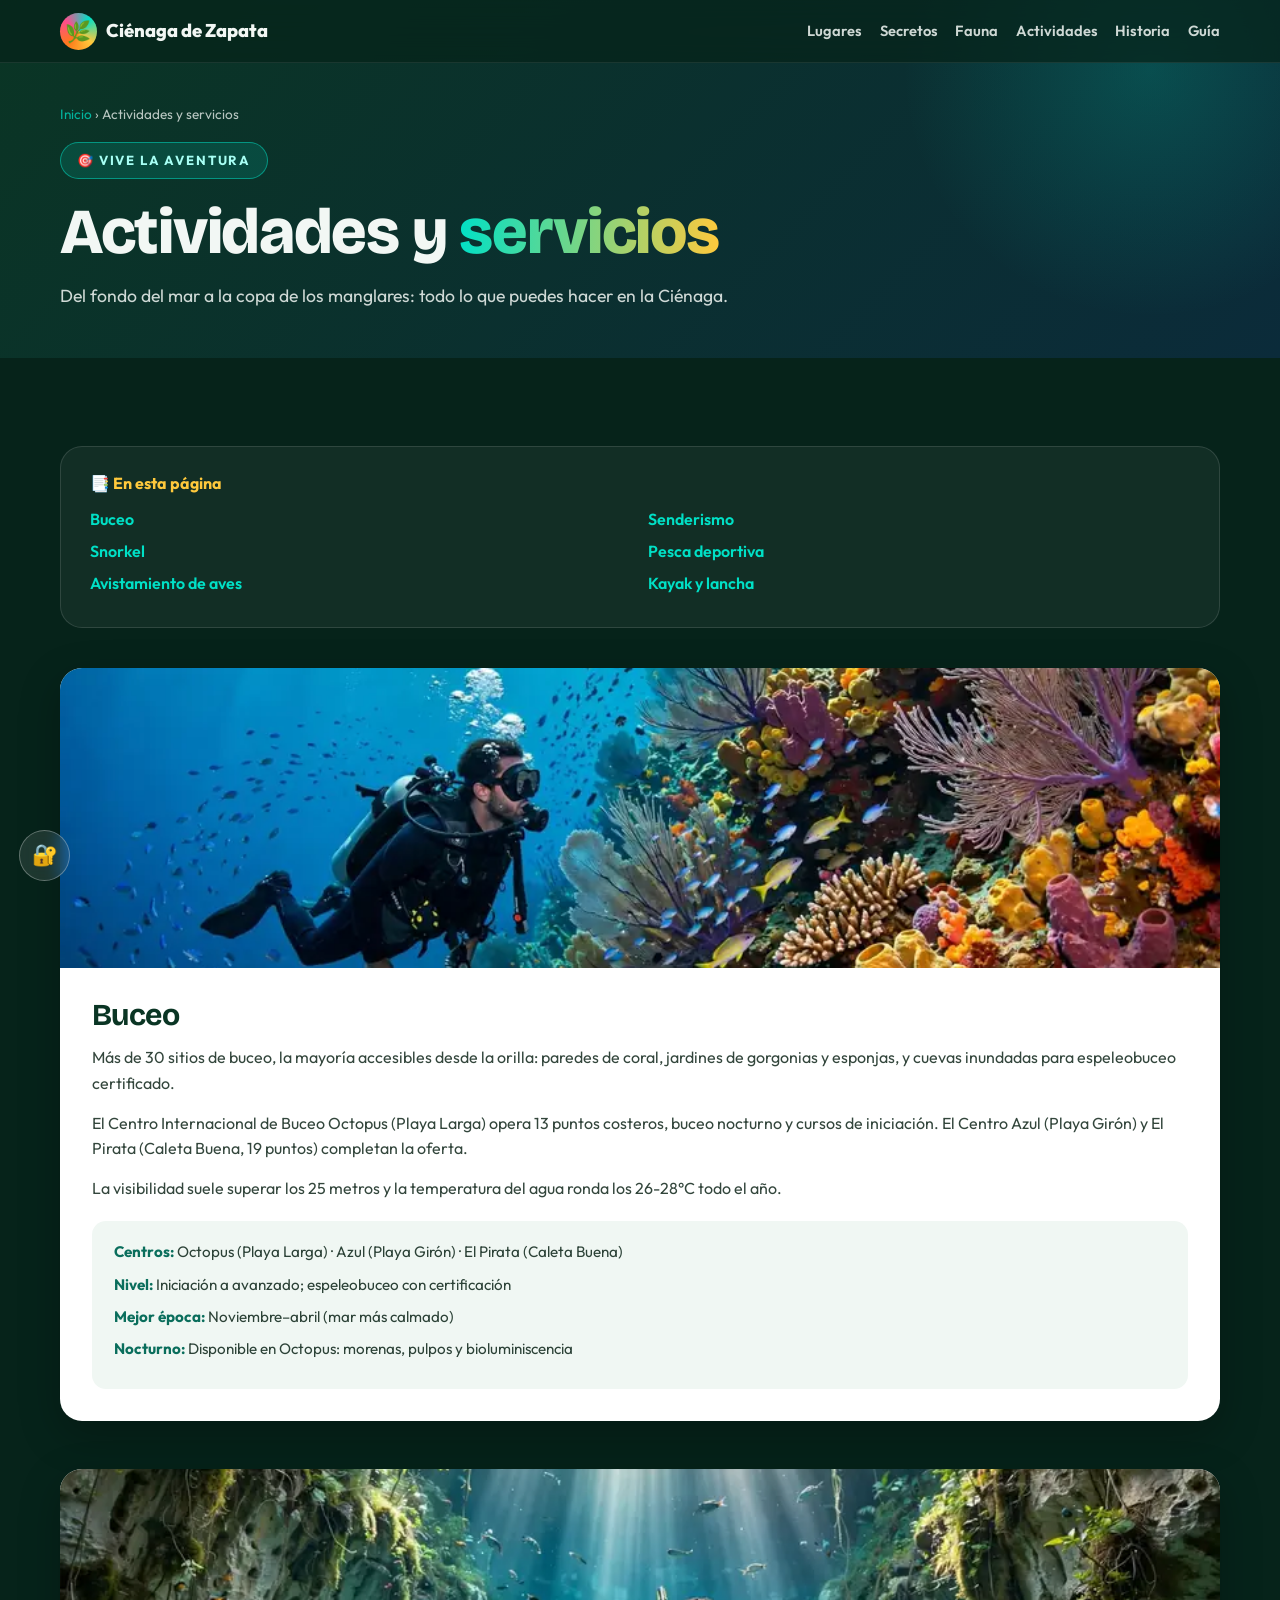
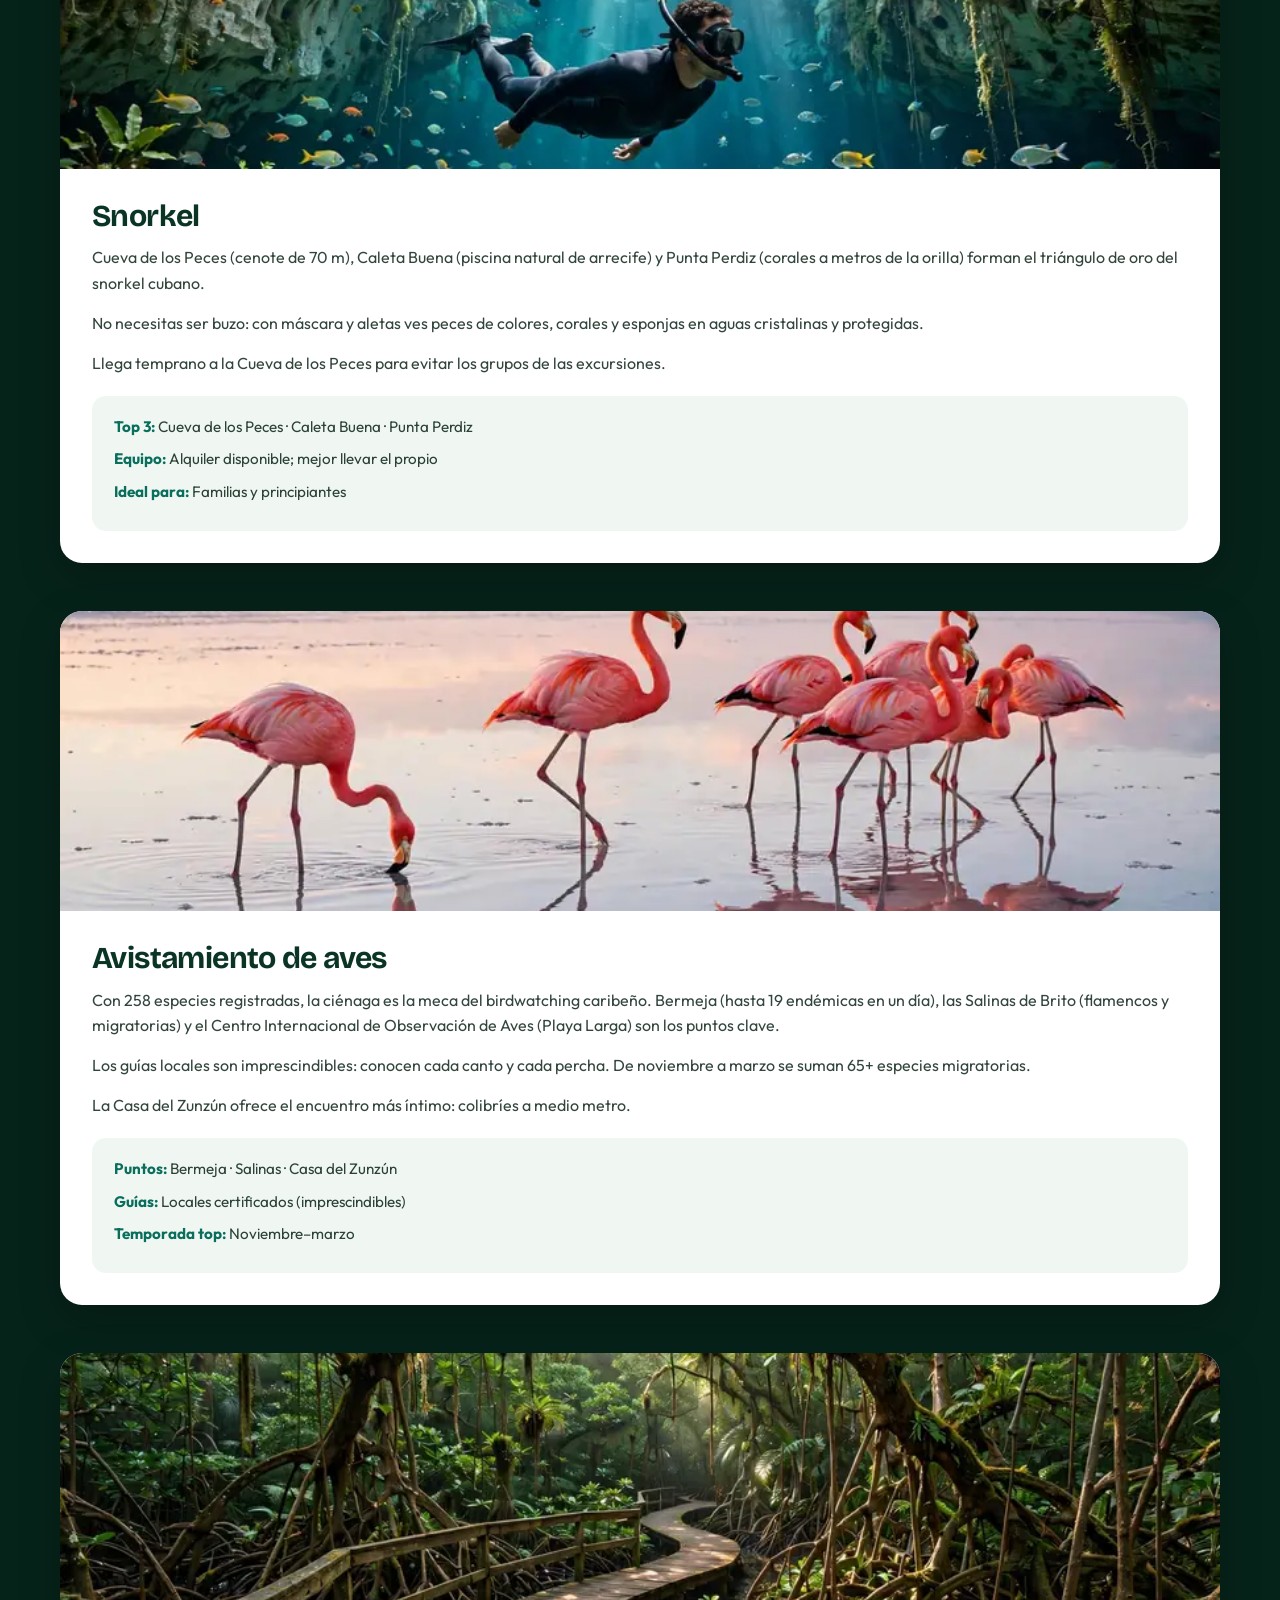
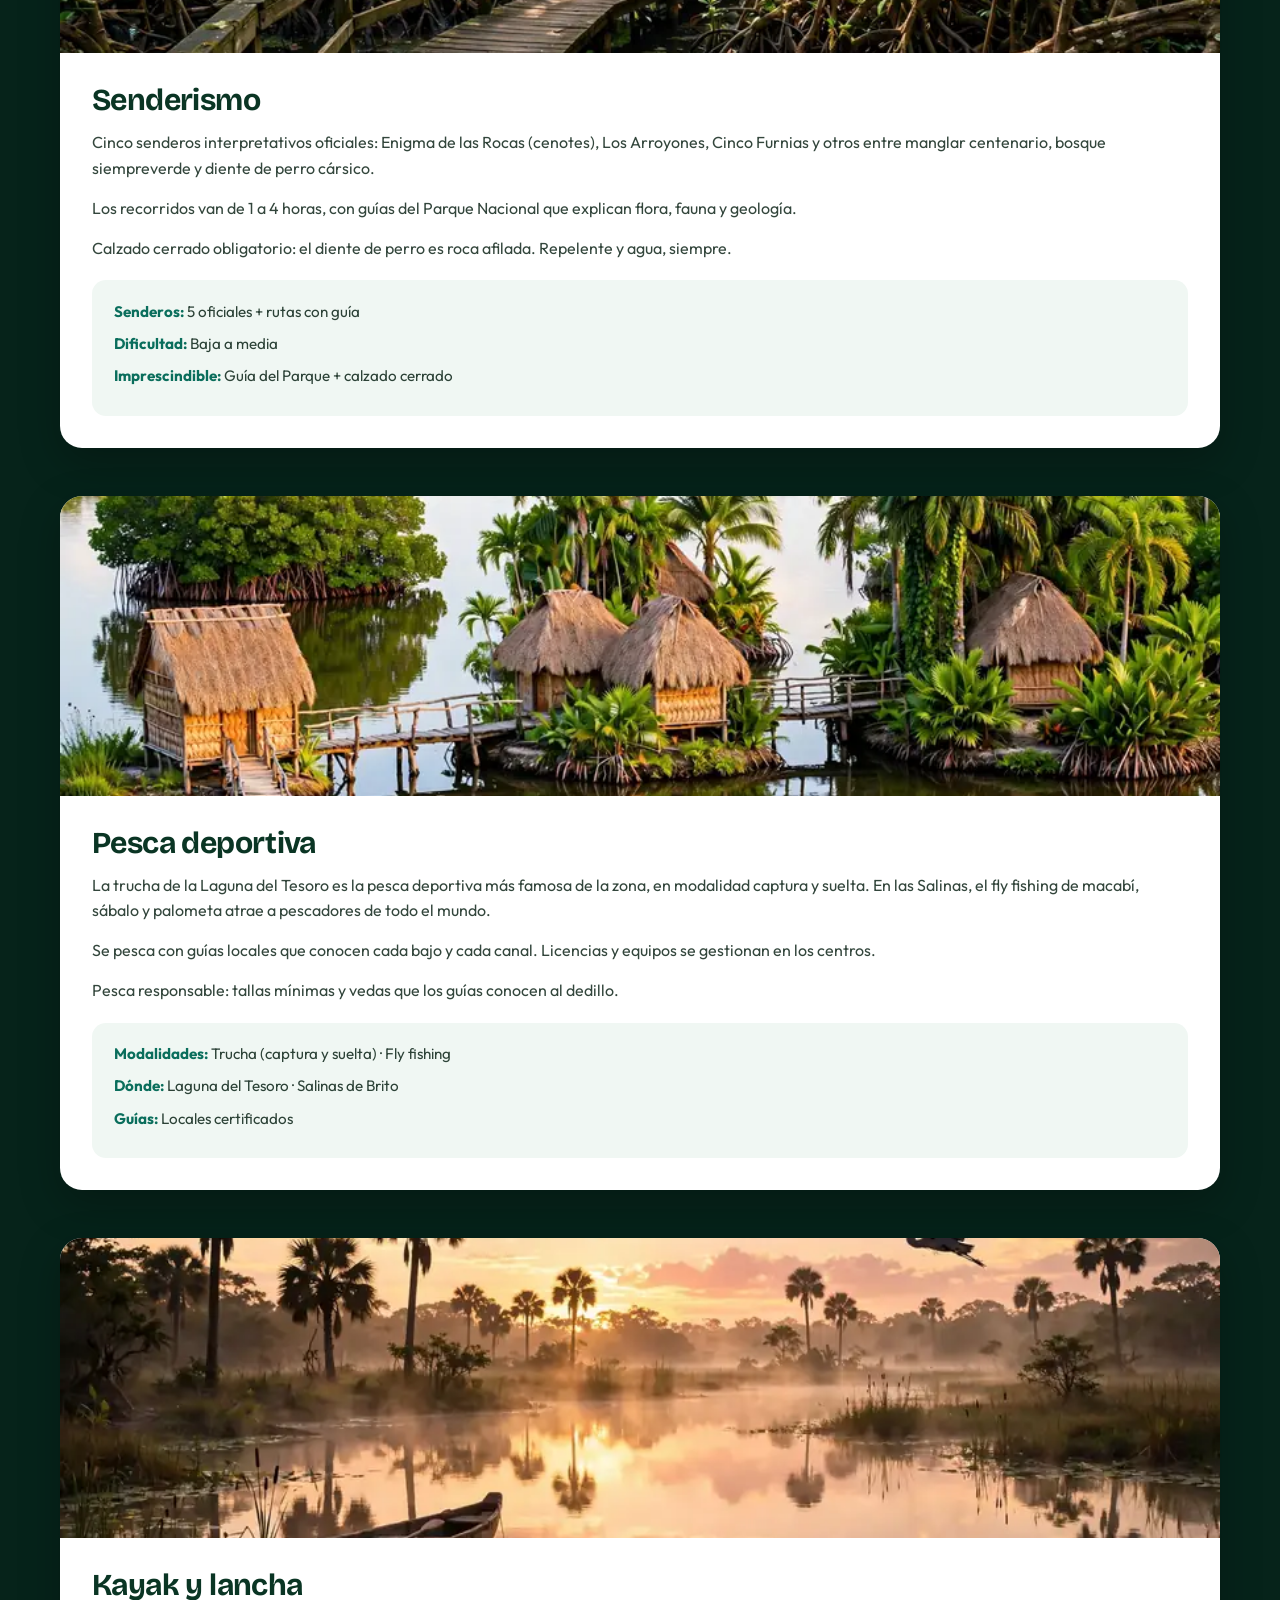
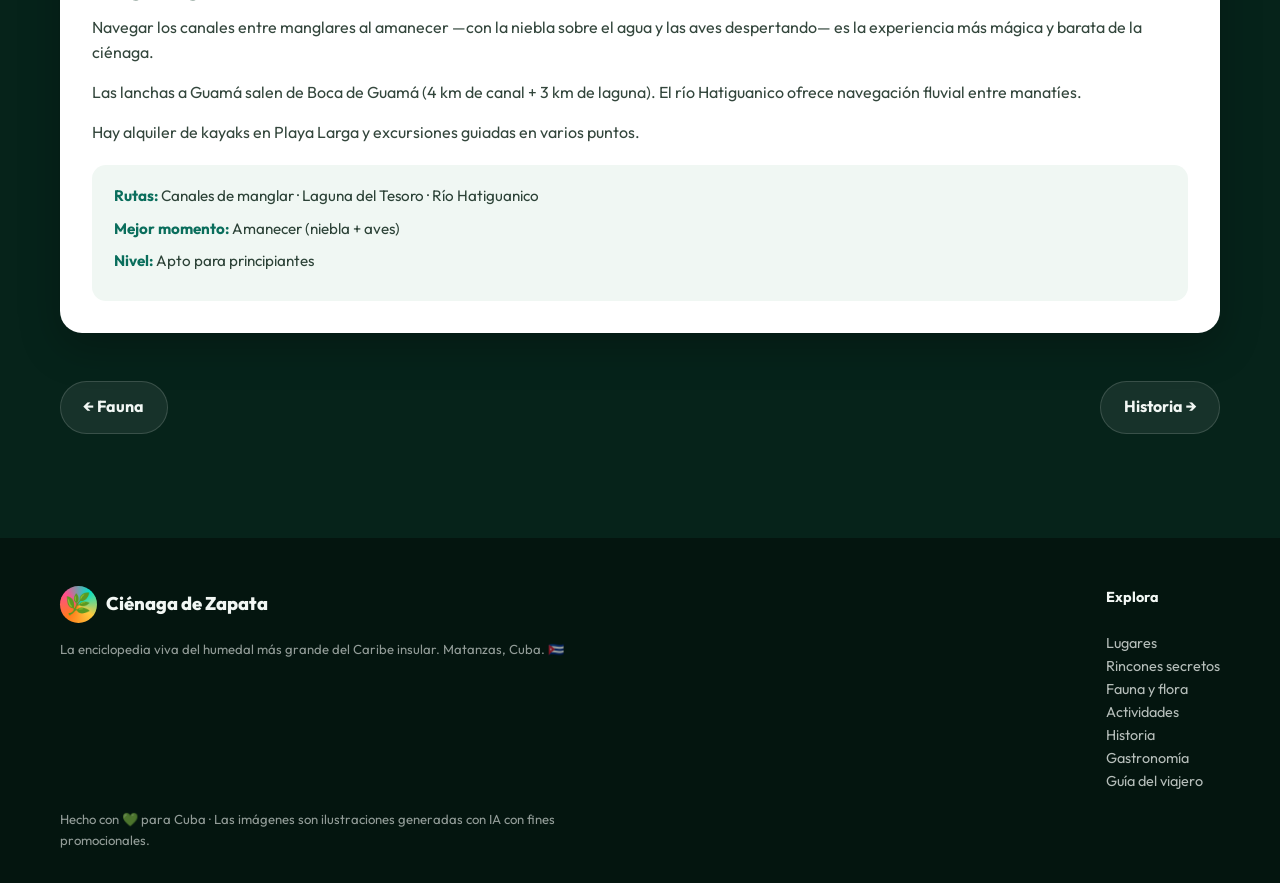
==== actividades.html @ 5ed661bc "Contenido dinámico + panel admin + móvil optimizado" ====
<!DOCTYPE html>
<html lang="es">
<head>
<meta charset="UTF-8">
<meta name="viewport" content="width=device-width, initial-scale=1.0">
<title>Actividades y servicios | Ciénaga de Zapata</title>
<meta name="description" content="Qué hacer en la Ciénaga de Zapata: buceo, snorkel, avistamiento de aves, senderismo, pesca deportiva y kayak.">
<link rel="canonical" href="https://roygarcialeonardo.github.io/cienaga-de-zapata/actividades.html">
<meta property="og:title" content="Actividades y servicios | Ciénaga de Zapata 🌿">
<meta property="og:description" content="Qué hacer en la Ciénaga de Zapata: buceo, snorkel, avistamiento de aves, senderismo, pesca deportiva y kayak.">
<meta property="og:image" content="https://roygarcialeonardo.github.io/cienaga-de-zapata/img/buceo-arrecife.webp">
<meta property="og:url" content="https://roygarcialeonardo.github.io/cienaga-de-zapata/actividades.html">
<meta property="og:type" content="article">
<meta name="twitter:card" content="summary_large_image">
<link rel="preconnect" href="https://fonts.googleapis.com">
<link rel="preconnect" href="https://fonts.gstatic.com" crossorigin>
<link href="https://fonts.googleapis.com/css2?family=Bricolage+Grotesque:opsz,wght@12..96,300..800&family=Outfit:wght@300..800&display=swap" rel="stylesheet">
<link rel="stylesheet" href="estilos.css">
<script type="application/ld+json">
{"@context":"https://schema.org","@type":"BreadcrumbList","itemListElement":[{"@type":"ListItem","position":1,"name":"Inicio","item":"https://roygarcialeonardo.github.io/cienaga-de-zapata/"},{"@type":"ListItem","position":2,"name":"Actividades y servicios","item":"https://roygarcialeonardo.github.io/cienaga-de-zapata/actividades.html"}]}
</script>
</head>
<body>
<nav>
  <div class="nav-in">
    <a class="logo" href="index.html"><span class="mark">🌿</span> Ciénaga de Zapata</a>
    <div class="nav-links">
      <a href="lugares.html">Lugares</a><a href="secretos.html">Secretos</a><a href="fauna-flora.html">Fauna</a>
      <a href="actividades.html">Actividades</a><a href="historia.html">Historia</a><a href="guia.html">Guía</a>
    </div>
  </div>
</nav>
<header class="page-hero"><div class="wrap">
  <div class="crumbs"><a href="index.html">Inicio</a> › Actividades y servicios</div>
  <span class="kicker">🎯 Vive la aventura</span>
  <h1>Actividades y <span class='grad'>servicios</span></h1>
  <p class="intro">Del fondo del mar a la copa de los manglares: todo lo que puedes hacer en la Ciénaga.</p>
</div></header>
<main><section style="padding-top:3rem"><div class="wrap">
<div class="toc"><b>📑 En esta página</b><ul id="tocList"><li>Cargando…</li></ul></div>
<div id="fichas"><p style="opacity:.7">Cargando contenido…</p></div>
<noscript><p>Activa JavaScript para ver el contenido de esta página.</p></noscript>
<div class="pag-nav"><a href="fauna-flora.html">← Fauna</a><a href="historia.html">Historia →</a></div>
</div></section></main>
<footer>
  <div class="wrap">
    <div class="foot-grid">
      <div><a class="logo" href="index.html"><span class="mark">🌿</span> Ciénaga de Zapata</a>
        <p class="nota">La enciclopedia viva del humedal más grande del Caribe insular. Matanzas, Cuba. 🇨🇺</p></div>
      <div><b>Explora</b><br><br>
        <a href="lugares.html" style="text-decoration:none;opacity:.75">Lugares</a><br>
        <a href="secretos.html" style="text-decoration:none;opacity:.75">Rincones secretos</a><br>
        <a href="fauna-flora.html" style="text-decoration:none;opacity:.75">Fauna y flora</a><br>
        <a href="actividades.html" style="text-decoration:none;opacity:.75">Actividades</a><br>
        <a href="historia.html" style="text-decoration:none;opacity:.75">Historia</a><br>
        <a href="gastronomia.html" style="text-decoration:none;opacity:.75">Gastronomía</a><br>
        <a href="guia.html" style="text-decoration:none;opacity:.75">Guía del viajero</a></div>
    </div>
    <p class="nota">Hecho con 💚 para Cuba · Las imágenes son ilustraciones generadas con IA con fines promocionales.</p>
  </div>
</footer>
<script>const PAGINA="actividades";</script>
<script src="sitio.js"></script>
<script src="admin.js"></script>
<script>
const io=new IntersectionObserver(es=>es.forEach(e=>{if(e.isIntersecting){e.target.classList.add('vis');io.unobserve(e.target)}}),{threshold:.1});
document.querySelectorAll('.rv').forEach(el=>io.observe(el));
</script>
</body>
</html>
---- estilos.css ----
:root{
  --selva:#06231a; --selva2:#0a3524; --turquesa:#00e0c6; --turquesa-d:#00b3a0;
  --naranja:#ff7a1a; --rosa:#ff4d8d; --amarillo:#ffc93c; --crema:#fff9ee; --tinta:#10231b;
  --radio:22px;
}
*{margin:0;padding:0;box-sizing:border-box}
html{scroll-behavior:smooth}
body{font-family:'Outfit',system-ui,sans-serif;background:var(--selva);color:#f2f7f4;overflow-x:hidden;line-height:1.6}
h1,h2,h3,.display{font-family:'Bricolage Grotesque','Outfit',sans-serif;line-height:1.05;letter-spacing:-.02em}
img{max-width:100%;display:block}
a{color:inherit}
.wrap{max-width:1200px;margin:0 auto;padding:0 1.25rem}
section{padding:5.5rem 0;position:relative}
/* ---------- NAV ---------- */
nav{position:fixed;inset:0 0 auto 0;z-index:50;backdrop-filter:blur(14px);-webkit-backdrop-filter:blur(14px);
  background:rgba(6,35,26,.72);border-bottom:1px solid rgba(255,255,255,.08)}
.nav-in{max-width:1200px;margin:0 auto;padding:.8rem 1.25rem;display:flex;align-items:center;gap:1rem}
.logo{display:flex;align-items:center;gap:.6rem;font-weight:800;font-size:1.15rem;text-decoration:none}
.logo .mark{width:2.3rem;height:2.3rem;border-radius:50%;display:grid;place-items:center;font-size:1.3rem;
  background:conic-gradient(from 40deg,var(--turquesa),var(--amarillo),var(--naranja),var(--rosa),var(--turquesa))}
.nav-links{margin-left:auto;display:flex;gap:1.1rem;font-weight:600;font-size:.92rem}
.nav-links a{text-decoration:none;opacity:.85;transition:.2s}
.nav-links a:hover{opacity:1;color:var(--amarillo)}
.btn{display:inline-block;text-decoration:none;font-weight:800;padding:.85rem 1.7rem;border-radius:999px;transition:.25s;border:none;cursor:pointer;font-size:1rem}
.btn-sol{background:linear-gradient(135deg,var(--amarillo),var(--naranja));color:#3a1c00;box-shadow:0 8px 24px rgba(255,122,26,.35)}
.btn-sol:hover{transform:translateY(-2px) scale(1.02);box-shadow:0 12px 30px rgba(255,122,26,.5)}
.btn-ghost{background:rgba(255,255,255,.1);color:#fff;border:1.5px solid rgba(255,255,255,.35)}
.btn-ghost:hover{background:rgba(255,255,255,.2)}
@media(max-width:860px){.nav-links{display:none}}
/* ---------- HERO ---------- */
.hero{min-height:100svh;display:flex;align-items:flex-end;padding:7rem 0 4rem;position:relative;overflow:hidden}
.hero-bg{position:absolute;inset:0;background:url('img/hero-humedal.webp') center/cover;transform:scale(1.08);animation:heroZoom 18s ease-in-out infinite alternate}
@keyframes heroZoom{to{transform:scale(1.18)}}
.hero-veil{position:absolute;inset:0;background:linear-gradient(180deg,rgba(6,35,26,.55) 0%,rgba(6,35,26,.15) 40%,rgba(6,35,26,.92) 100%)}
.hero-in{position:relative;z-index:2;width:100%}
.kicker{display:inline-flex;align-items:center;gap:.5rem;background:rgba(0,224,198,.14);border:1px solid rgba(0,224,198,.5);
  color:#a7fff4;font-weight:700;font-size:.82rem;letter-spacing:.14em;text-transform:uppercase;padding:.45rem 1rem;border-radius:999px;margin-bottom:1.2rem}
.hero h1{font-size:clamp(2.8rem,8vw,6.2rem);font-weight:800;color:#fff;max-width:14ch}
.hero h1 .grad{background:linear-gradient(92deg,var(--amarillo) 10%,var(--naranja) 45%,var(--rosa) 90%);
  -webkit-background-clip:text;background-clip:text;color:transparent}
.hero p.lead{font-size:clamp(1.05rem,2.4vw,1.4rem);max-width:44ch;margin:1.2rem 0 2rem;color:#e8f5ef;opacity:.94}
.hero-cta{display:flex;gap:1rem;flex-wrap:wrap}
.hero-badges{display:flex;gap:.7rem;flex-wrap:wrap;margin-top:2.2rem}
.hbadge{display:flex;align-items:center;gap:.5rem;background:rgba(255,255,255,.1);border:1px solid rgba(255,255,255,.2);
  padding:.5rem .95rem;border-radius:999px;font-size:.86rem;font-weight:600;backdrop-filter:blur(6px)}
.scroll-hint{position:absolute;right:1.5rem;bottom:1.5rem;z-index:2;font-size:.8rem;letter-spacing:.2em;text-transform:uppercase;opacity:.7;writing-mode:vertical-rl}
/* ---------- MARQUESINA ---------- */
.marquee{background:linear-gradient(90deg,var(--naranja),var(--rosa),var(--naranja));overflow:hidden;padding:.9rem 0;transform:rotate(-1.2deg) scale(1.02)}
.marquee-track{display:flex;gap:2.5rem;white-space:nowrap;animation:mq 26s linear infinite;font-weight:800;font-size:1.05rem;color:#2b1200;letter-spacing:.04em}
@keyframes mq{to{transform:translateX(-50%)}}
/* ---------- STATS ---------- */
.stats{background:var(--selva)}
.sec-title{font-size:clamp(2rem,5vw,3.2rem);font-weight:800;margin-bottom:.6rem}
.sec-title .grad{background:linear-gradient(92deg,var(--turquesa),var(--amarillo));-webkit-background-clip:text;background-clip:text;color:transparent}
.sec-sub{opacity:.78;max-width:62ch;margin-bottom:2.8rem;font-size:1.08rem}
.grid-stats{display:grid;grid-template-columns:repeat(auto-fit,minmax(160px,1fr));gap:1rem}
.stat{background:linear-gradient(160deg,rgba(255,255,255,.07),rgba(255,255,255,.02));border:1px solid rgba(255,255,255,.12);
  border-radius:var(--radio);padding:1.6rem 1.2rem;text-align:center;transition:.25s}
.stat:hover{transform:translateY(-5px);border-color:var(--turquesa)}
.stat b{display:block;font-family:'Bricolage Grotesque';font-size:clamp(1.9rem,4vw,2.7rem);color:var(--amarillo)}
.stat span{font-size:.9rem;opacity:.8}
/* ---------- LUGARES ---------- */
.lugares{background:var(--crema);color:var(--tinta)}
.lugares .sec-sub{color:#3d554a}
.filters{display:flex;gap:.6rem;flex-wrap:wrap;margin-bottom:2rem}
.chip{border:2px solid #0a3524;background:transparent;color:#0a3524;font-weight:700;padding:.5rem 1.15rem;border-radius:999px;cursor:pointer;font-size:.92rem;transition:.2s;font-family:inherit}
.chip.on,.chip:hover{background:#0a3524;color:#fff}
.cards{display:grid;grid-template-columns:repeat(auto-fill,minmax(300px,1fr));gap:1.4rem}
.card{background:#fff;border-radius:var(--radio);overflow:hidden;box-shadow:0 10px 30px rgba(16,35,27,.1);transition:.3s;display:flex;flex-direction:column}
.card:hover{transform:translateY(-7px) rotate(-.4deg);box-shadow:0 20px 45px rgba(16,35,27,.18)}
.card .ph{height:210px;overflow:hidden;position:relative}
.card .ph img{width:100%;height:100%;object-fit:cover;transition:transform .6s}
.card:hover .ph img{transform:scale(1.08)}
.card .tag{position:absolute;top:.9rem;left:.9rem;background:rgba(6,35,26,.85);color:#fff;font-size:.75rem;font-weight:800;
  letter-spacing:.08em;text-transform:uppercase;padding:.35rem .8rem;border-radius:999px}
.card .body{padding:1.4rem;display:flex;flex-direction:column;gap:.6rem;flex:1}
.card h3{font-size:1.35rem}
.card p{font-size:.95rem;color:#43584d;flex:1}
.card .dato{display:flex;align-items:center;gap:.5rem;font-size:.86rem;font-weight:700;color:#0a6e5c}
.card.hide{display:none}
/* ---------- OLVIDADOS ---------- */
.olvidados{background:linear-gradient(180deg,#0a1f33,var(--selva));overflow:hidden}
.olvidados .orb{position:absolute;border-radius:50%;filter:blur(90px);opacity:.35;pointer-events:none}
.orb1{width:420px;height:420px;background:var(--rosa);top:-120px;right:-120px}
.orb2{width:360px;height:360px;background:var(--turquesa);bottom:-100px;left:-100px}
.secreto{display:grid;grid-template-columns:1fr 1fr;gap:1.2rem;margin-top:1rem}
@media(max-width:760px){.secreto{grid-template-columns:1fr}}
.secreto article{background:rgba(255,255,255,.05);border:1px dashed rgba(0,224,198,.4);border-radius:var(--radio);padding:1.5rem;transition:.25s;position:relative}
.secreto article:hover{background:rgba(0,224,198,.09);transform:translateY(-4px)}
.secreto .num{position:absolute;top:1rem;right:1.2rem;font-family:'Bricolage Grotesque';font-size:2.2rem;font-weight:800;color:rgba(0,224,198,.25)}
.secreto h3{font-size:1.2rem;margin-bottom:.4rem;color:var(--amarillo);padding-right:3rem}
.secreto p{font-size:.94rem;opacity:.85}
.secreto .misterio{display:inline-block;margin-top:.7rem;font-size:.78rem;font-weight:800;letter-spacing:.1em;text-transform:uppercase;color:var(--turquesa)}
/* ---------- FAUNA ---------- */
.fauna{background:var(--selva2)}
.fauna-row{display:grid;grid-template-columns:repeat(auto-fill,minmax(220px,1fr));gap:1.2rem}
.animal{border-radius:var(--radio);overflow:hidden;position:relative;height:320px;cursor:pointer}
.animal img{width:100%;height:100%;object-fit:cover;transition:transform .6s}
.animal:hover img{transform:scale(1.1)}
.animal .info{position:absolute;inset:auto 0 0 0;padding:2.5rem 1.2rem 1.2rem;background:linear-gradient(180deg,transparent,rgba(4,20,14,.92))}
.animal h3{font-size:1.25rem;color:#fff}
.animal .curio{font-size:.86rem;color:var(--amarillo);font-weight:600;max-height:0;overflow:hidden;transition:max-height .4s,margin .4s}
.animal:hover .curio{max-height:6rem;margin-top:.4rem}
/* ---------- ACTIVIDADES ---------- */
.actividades{background:var(--crema);color:var(--tinta)}
.act-grid{display:grid;grid-template-columns:repeat(auto-fill,minmax(240px,1fr));gap:1.2rem}
.act{background:#fff;border-radius:var(--radio);padding:1.8rem 1.5rem;box-shadow:0 8px 24px rgba(16,35,27,.08);transition:.25s;border-top:5px solid var(--turquesa)}
.act:nth-child(2n){border-top-color:var(--naranja)} .act:nth-child(3n){border-top-color:var(--rosa)} .act:nth-child(4n){border-top-color:var(--amarillo)}
.act:hover{transform:translateY(-6px)}
.act .ico{font-size:2.4rem;margin-bottom:.7rem}
.act h3{font-size:1.15rem;margin-bottom:.4rem}
.act p{font-size:.92rem;color:#43584d}
/* ---------- CULTURA ---------- */
.cultura{background:#12071f;color:#f5ecff}
.timeline{position:relative;margin-top:1rem;padding-left:2rem;border-left:3px solid rgba(255,77,141,.4)}
.tl-item{position:relative;padding:0 0 2.2rem .8rem}
.tl-item::before{content:'';position:absolute;left:-2.65rem;top:.2rem;width:1.1rem;height:1.1rem;border-radius:50%;
  background:var(--rosa);box-shadow:0 0 0 5px rgba(255,77,141,.2)}
.tl-item:nth-child(2n)::before{background:var(--amarillo);box-shadow:0 0 0 5px rgba(255,201,60,.2)}
.tl-item:nth-child(3n)::before{background:var(--turquesa);box-shadow:0 0 0 5px rgba(0,224,198,.2)}
.tl-item .year{font-family:'Bricolage Grotesque';font-weight:800;color:var(--amarillo);font-size:1.05rem;letter-spacing:.06em}
.tl-item h3{font-size:1.3rem;margin:.2rem 0 .4rem}
.tl-item p{opacity:.82;max-width:60ch}
/* ---------- GASTRO ---------- */
.gastro{background:linear-gradient(135deg,#3a1200,#7a2a00);color:#ffeeda}
.platos{display:grid;grid-template-columns:repeat(auto-fill,minmax(230px,1fr));gap:1.2rem}
.plato{background:rgba(255,255,255,.07);border:1px solid rgba(255,255,255,.16);border-radius:var(--radio);padding:1.6rem;transition:.25s}
.plato:hover{background:rgba(255,255,255,.12);transform:translateY(-5px)}
.plato .ico{font-size:2.2rem}
.plato h3{margin:.6rem 0 .3rem;font-size:1.15rem;color:var(--amarillo)}
.plato p{font-size:.9rem;opacity:.85}
/* ---------- LLEGAR ---------- */
.llegar{background:var(--crema);color:var(--tinta)}
.llegar-grid{display:grid;grid-template-columns:1fr 1fr;gap:1.4rem}
@media(max-width:760px){.llegar-grid{grid-template-columns:1fr}}
.panel{background:#fff;border-radius:var(--radio);padding:2rem;box-shadow:0 8px 24px rgba(16,35,27,.08)}
.panel h3{font-size:1.3rem;margin-bottom:1rem;color:#0a3524}
.ruta{display:flex;justify-content:space-between;align-items:center;padding:.7rem 0;border-bottom:1px dashed #cfe0d6;font-weight:600}
.ruta:last-child{border:none}
.ruta b{color:#0a6e5c}
.tips li{margin-bottom:.7rem;list-style:none;display:flex;gap:.6rem}
.tips li::before{content:'✔';color:#0a6e5c;font-weight:800}
/* ---------- FAQ ---------- */
.faq{background:var(--selva)}
.faq-item{background:rgba(255,255,255,.05);border:1px solid rgba(255,255,255,.12);border-radius:16px;margin-bottom:.8rem;overflow:hidden}
.faq-q{width:100%;background:none;border:none;color:#fff;font-family:inherit;font-size:1.05rem;font-weight:700;text-align:left;
  padding:1.2rem 1.4rem;cursor:pointer;display:flex;justify-content:space-between;align-items:center;gap:1rem}
.faq-q .plus{font-size:1.5rem;color:var(--turquesa);transition:.3s;flex:none}
.faq-item.open .faq-q .plus{transform:rotate(45deg)}
.faq-a{max-height:0;overflow:hidden;transition:max-height .35s ease}
.faq-a p{padding:0 1.4rem 1.3rem;opacity:.85}
/* ---------- CTA / FOOTER ---------- */
.cta-final{background:linear-gradient(120deg,var(--selva2),#123);text-align:center;overflow:hidden}
.cta-final .big{font-size:clamp(2.2rem,6vw,4rem);font-weight:800;margin-bottom:1rem}
.cta-final .big .grad{background:linear-gradient(92deg,var(--turquesa),var(--amarillo),var(--rosa));-webkit-background-clip:text;background-clip:text;color:transparent}
footer{background:#04150f;padding:3rem 0 2rem;font-size:.9rem}
.foot-grid{display:flex;justify-content:space-between;gap:2rem;flex-wrap:wrap}
footer .nota{opacity:.6;max-width:60ch;margin-top:1rem;font-size:.82rem}
/* ---------- GALERÍA ---------- */
.galeria{background:#04150f;overflow:hidden}
.gal-track{display:flex;gap:1rem;overflow-x:auto;padding:1rem .5rem 1.5rem;scroll-snap-type:x mandatory;scrollbar-width:thin}
.gal-track figure{flex:0 0 min(78vw,380px);scroll-snap-align:center;border-radius:var(--radio);overflow:hidden;position:relative;height:260px;margin:0}
.gal-track img{width:100%;height:100%;object-fit:cover;transition:transform .5s}
.gal-track figure:hover img{transform:scale(1.07)}
.gal-track figcaption{position:absolute;inset:auto 0 0 0;padding:1.6rem 1rem .9rem;background:linear-gradient(180deg,transparent,rgba(4,20,14,.9));font-weight:700;font-size:.92rem}
/* ---------- MAPA ---------- */
.mapa{border-radius:var(--radio);overflow:hidden;margin-top:1.4rem;border:1px solid #d7e5db}
.mapa iframe{width:100%;height:340px;border:0;display:block}
/* ---------- COMPARTIR / WHATSAPP ---------- */
.share-row{display:flex;gap:.8rem;justify-content:center;flex-wrap:wrap;margin-top:1.6rem}
.share-btn{display:inline-flex;align-items:center;gap:.5rem;text-decoration:none;font-weight:800;padding:.8rem 1.5rem;border-radius:999px;font-size:.95rem;transition:.25s}
.share-wa{background:#25d366;color:#062b16}
.share-fb{background:#1877f2;color:#fff}
.share-copy{background:rgba(255,255,255,.12);color:#fff;border:1.5px solid rgba(255,255,255,.35);cursor:pointer;font-family:inherit}
.share-btn:hover{transform:translateY(-2px)}
.wa-float{position:fixed;right:1.2rem;bottom:1.2rem;z-index:60;width:3.6rem;height:3.6rem;border-radius:50%;
  background:#25d366;display:grid;place-items:center;box-shadow:0 10px 28px rgba(37,211,102,.45);transition:.25s;text-decoration:none}
.wa-float:hover{transform:scale(1.1)}
.wa-float svg{width:2rem;height:2rem;fill:#fff}
/* ---------- REVEAL ---------- */
.rv{opacity:0;transform:translateY(36px);transition:opacity .7s ease,transform .7s ease}
.rv.vis{opacity:1;transform:none}
.rv-d1{transition-delay:.1s}.rv-d2{transition-delay:.2s}.rv-d3{transition-delay:.3s}

/* ---------- PÁGINAS DE DETALLE ---------- */
.page-hero{background:linear-gradient(135deg,var(--selva2),#0b2b3a);padding:6.5rem 0 3rem;position:relative;overflow:hidden}
.page-hero::after{content:'';position:absolute;width:500px;height:500px;border-radius:50%;background:radial-gradient(circle,rgba(0,224,198,.18),transparent 70%);top:-180px;right:-120px}
.crumbs{font-size:.85rem;margin-bottom:1rem;opacity:.75}
.crumbs a{color:var(--turquesa);text-decoration:none}
.crumbs a:hover{text-decoration:underline}
.page-hero h1{font-size:clamp(2.2rem,6vw,4rem);font-weight:800;max-width:20ch}
.page-hero h1 .grad{background:linear-gradient(92deg,var(--turquesa),var(--amarillo));-webkit-background-clip:text;background-clip:text;color:transparent}
.page-hero .intro{opacity:.85;max-width:64ch;margin-top:1rem;font-size:1.1rem}
.toc{background:rgba(255,255,255,.05);border:1px solid rgba(255,255,255,.12);border-radius:var(--radio);padding:1.5rem 1.8rem;margin:2.5rem 0}
.toc b{display:block;margin-bottom:.7rem;color:var(--amarillo)}
.toc ul{columns:2;list-style:none}
@media(max-width:640px){.toc ul{columns:1}}
.toc li{margin-bottom:.4rem}
.toc a{color:var(--turquesa);text-decoration:none;font-weight:600}
.toc a:hover{text-decoration:underline}
.ficha{background:#fff;color:var(--tinta);border-radius:var(--radio);overflow:hidden;margin:0 0 3rem;box-shadow:0 14px 40px rgba(0,0,0,.25)}
.ficha .fimg{height:300px;overflow:hidden}
.ficha .fimg img{width:100%;height:100%;object-fit:cover}
.ficha .fbody{padding:2rem}
.ficha h2{font-size:1.9rem;margin-bottom:.8rem;color:#0a3524}
.ficha h2 .grad{background:linear-gradient(92deg,#0a6e5c,var(--turquesa-d));-webkit-background-clip:text;background-clip:text;color:transparent}
.ficha p{color:#33463c;margin-bottom:.9rem}
.ficha ul.datos{list-style:none;margin-top:1.2rem;background:#f0f7f3;border-radius:14px;padding:1.2rem 1.4rem}
.ficha ul.datos li{margin-bottom:.5rem;font-size:.95rem;color:#2c4237}
.ficha ul.datos li b{color:#0a6e5c}
.ver-mas{display:inline-block;margin-top:1rem;font-weight:800;color:#0a6e5c;text-decoration:none}
.ver-mas:hover{text-decoration:underline}
.pag-nav{display:flex;justify-content:space-between;gap:1rem;margin:3rem 0 1rem;flex-wrap:wrap}
.pag-nav a{text-decoration:none;font-weight:700;background:rgba(255,255,255,.07);border:1px solid rgba(255,255,255,.15);padding:.8rem 1.4rem;border-radius:999px;transition:.2s}
.pag-nav a:hover{background:rgba(0,224,198,.15);border-color:var(--turquesa)}
section.claro{background:var(--crema);color:var(--tinta)}
@media(prefers-reduced-motion:reduce){*{animation:none!important;transition:none!important}}

/* ---------- MÓVIL: ajustes finos ---------- */
@media(max-width:640px){
  section{padding:3.5rem 0}
  .hero{min-height:92svh;padding:6rem 0 3rem}
  .hero h1{font-size:clamp(2.3rem,11vw,3rem)}
  .hero p.lead{font-size:1.02rem}
  .hero-cta .btn{width:100%;text-align:center}
  .cards{grid-template-columns:1fr}
  .card .ph{height:190px}
  .ficha .fimg{height:200px}
  .ficha .fbody{padding:1.3rem}
  .ficha h2{font-size:1.45rem}
  .page-hero{padding:5.5rem 0 2.2rem}
  .page-hero h1{font-size:clamp(1.9rem,9vw,2.6rem)}
  .toc ul{columns:1}
  .pag-nav a{width:100%;text-align:center}
  .faq-q{font-size:.98rem;padding:1rem}
  .gal-track figure{flex-basis:82vw;height:230px}
  .scroll-hint{display:none}
  .stat b{font-size:1.8rem}
  .cta-final .big{font-size:2rem}
  .wa-float{width:3.2rem;height:3.2rem;right:.9rem;bottom:.9rem}
  .share-row .share-btn{width:100%;justify-content:center}
}
/* Nav móvil con scroll horizontal */
@media(max-width:860px){
  .nav-in{flex-wrap:wrap}
  .nav-links{display:flex;margin-left:0;width:100%;overflow-x:auto;gap:.4rem;padding-bottom:.3rem;scrollbar-width:none}
  .nav-links::-webkit-scrollbar{display:none}
  .nav-links a{white-space:nowrap;background:rgba(255,255,255,.08);padding:.4rem .8rem;border-radius:999px;font-size:.82rem;flex:none}
}
p,h1,h2,h3,li{overflow-wrap:break-word}
img{height:auto}
/* ---------- NOVEDADES (home) ---------- */
.novedades{background:#0a1f33}
.nov-grid{display:grid;grid-template-columns:repeat(auto-fill,minmax(260px,1fr));gap:1.2rem}
/* ---------- ADMIN ---------- */
.admin-float{position:fixed;left:1.2rem;bottom:1.2rem;z-index:60;width:3.2rem;height:3.2rem;border-radius:50%;
  background:rgba(255,255,255,.1);border:1.5px solid rgba(255,255,255,.3);backdrop-filter:blur(8px);
  display:grid;place-items:center;font-size:1.3rem;cursor:pointer;transition:.2s;color:#fff}
.admin-float:hover{background:rgba(0,224,198,.25);border-color:var(--turquesa)}
.admin-bar{position:fixed;top:0;left:0;right:0;z-index:70;background:rgba(6,35,26,.96);border-bottom:2px solid var(--turquesa);
  padding:.6rem 1rem;display:none;align-items:center;gap:.7rem;flex-wrap:wrap;font-size:.9rem}
.admin-bar.on{display:flex}
.admin-bar .btn{padding:.5rem 1rem;font-size:.85rem}
.modal-veil{position:fixed;inset:0;z-index:80;background:rgba(0,0,0,.7);display:none;place-items:center;padding:1rem}
.modal-veil.on{display:grid}
.modal{background:#0e2a1f;border:1px solid rgba(0,224,198,.35);border-radius:20px;max-width:560px;width:100%;
  max-height:92vh;overflow:auto;padding:1.8rem;color:#eef}
.modal h3{margin-bottom:1rem;color:var(--amarillo)}
.modal label{display:block;font-weight:700;margin:.9rem 0 .3rem;font-size:.9rem}
.modal input[type=text],.modal textarea,.modal select{width:100%;background:rgba(255,255,255,.07);border:1px solid rgba(255,255,255,.2);
  border-radius:10px;color:#fff;padding:.7rem;font-family:inherit;font-size:.95rem}
.modal textarea{min-height:90px;resize:vertical}
.modal .row{display:flex;gap:.7rem;margin-top:1.2rem;flex-wrap:wrap}
.ficha .admin-tools{position:absolute;top:.8rem;right:.8rem;display:none;gap:.4rem;z-index:5}
body.admin .ficha .admin-tools{display:flex}
body.admin .ficha{position:relative}
.tool-btn{background:rgba(6,35,26,.9);border:1px solid var(--turquesa);color:#fff;border-radius:10px;
  padding:.35rem .7rem;font-size:.8rem;font-weight:700;cursor:pointer}
.tool-btn.del{border-color:var(--rosa)}
.img-preview{max-width:100%;border-radius:10px;margin-top:.5rem;max-height:180px;object-fit:cover}
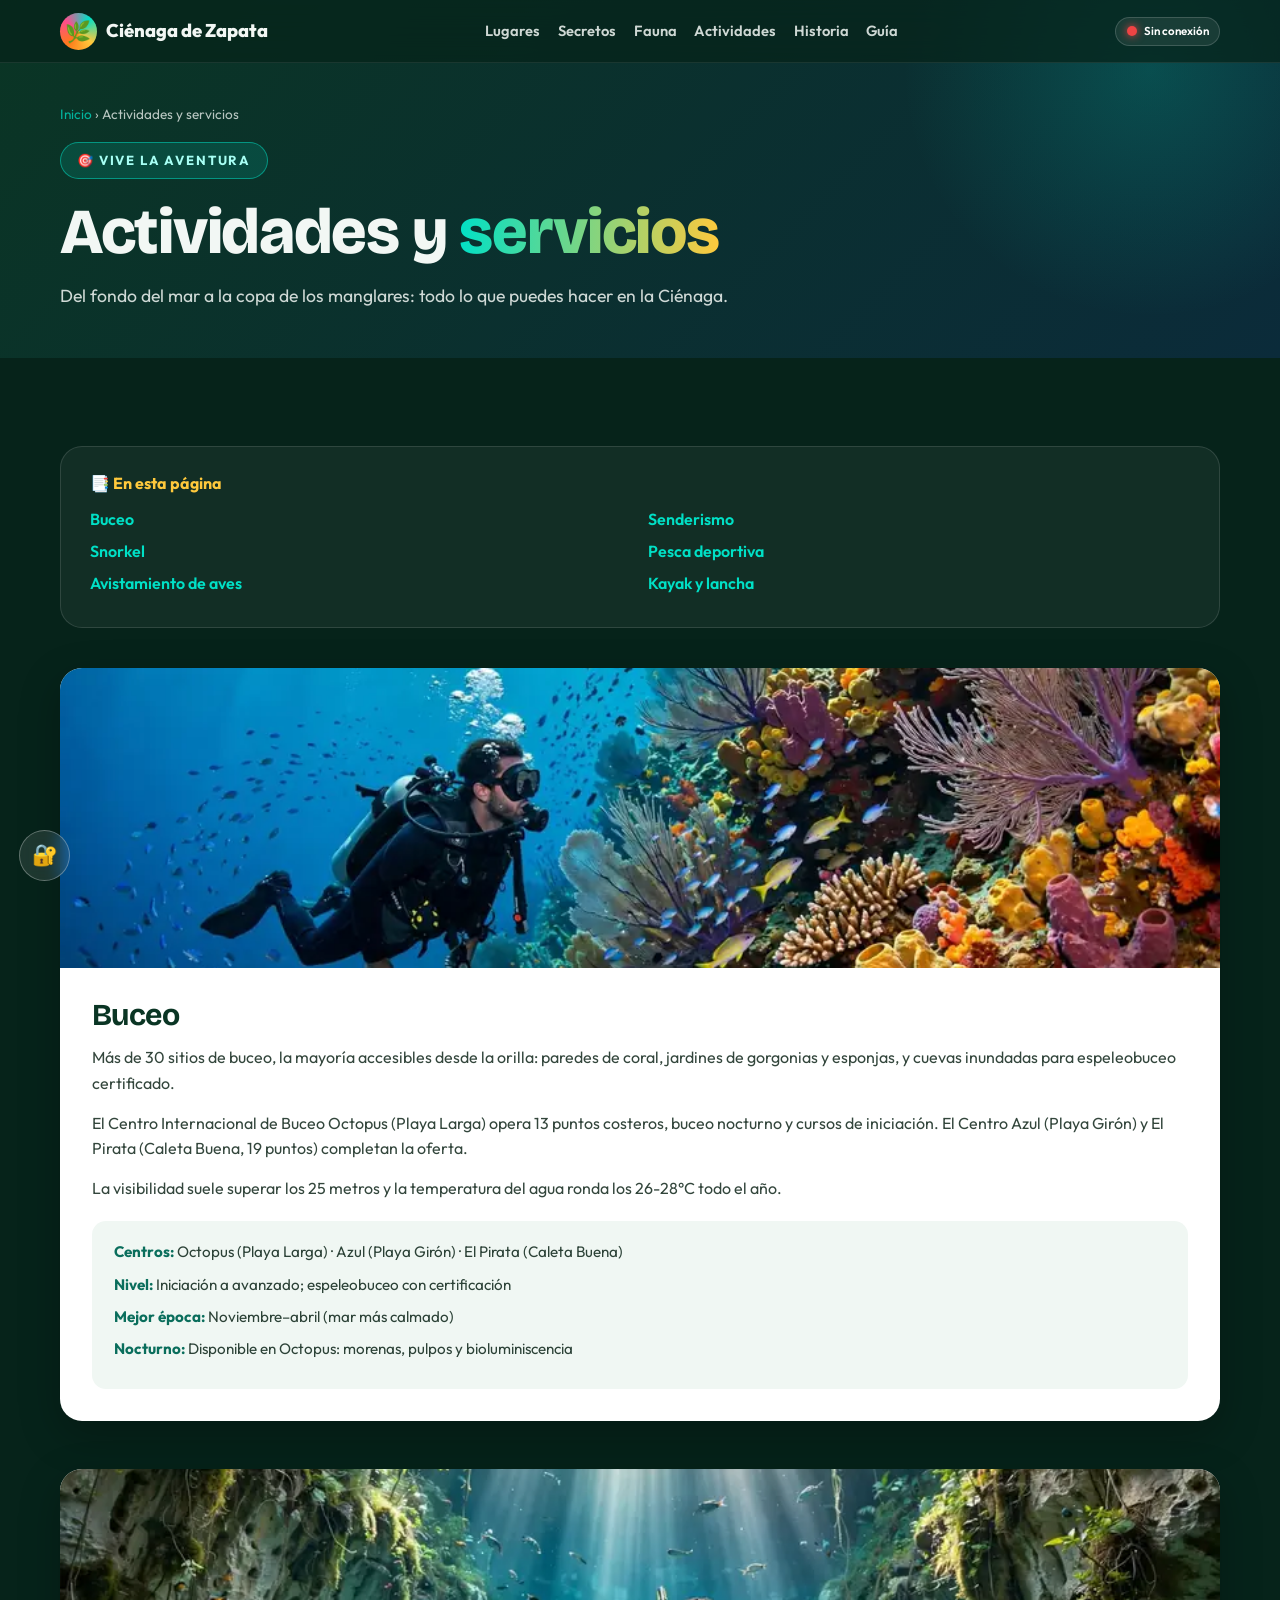
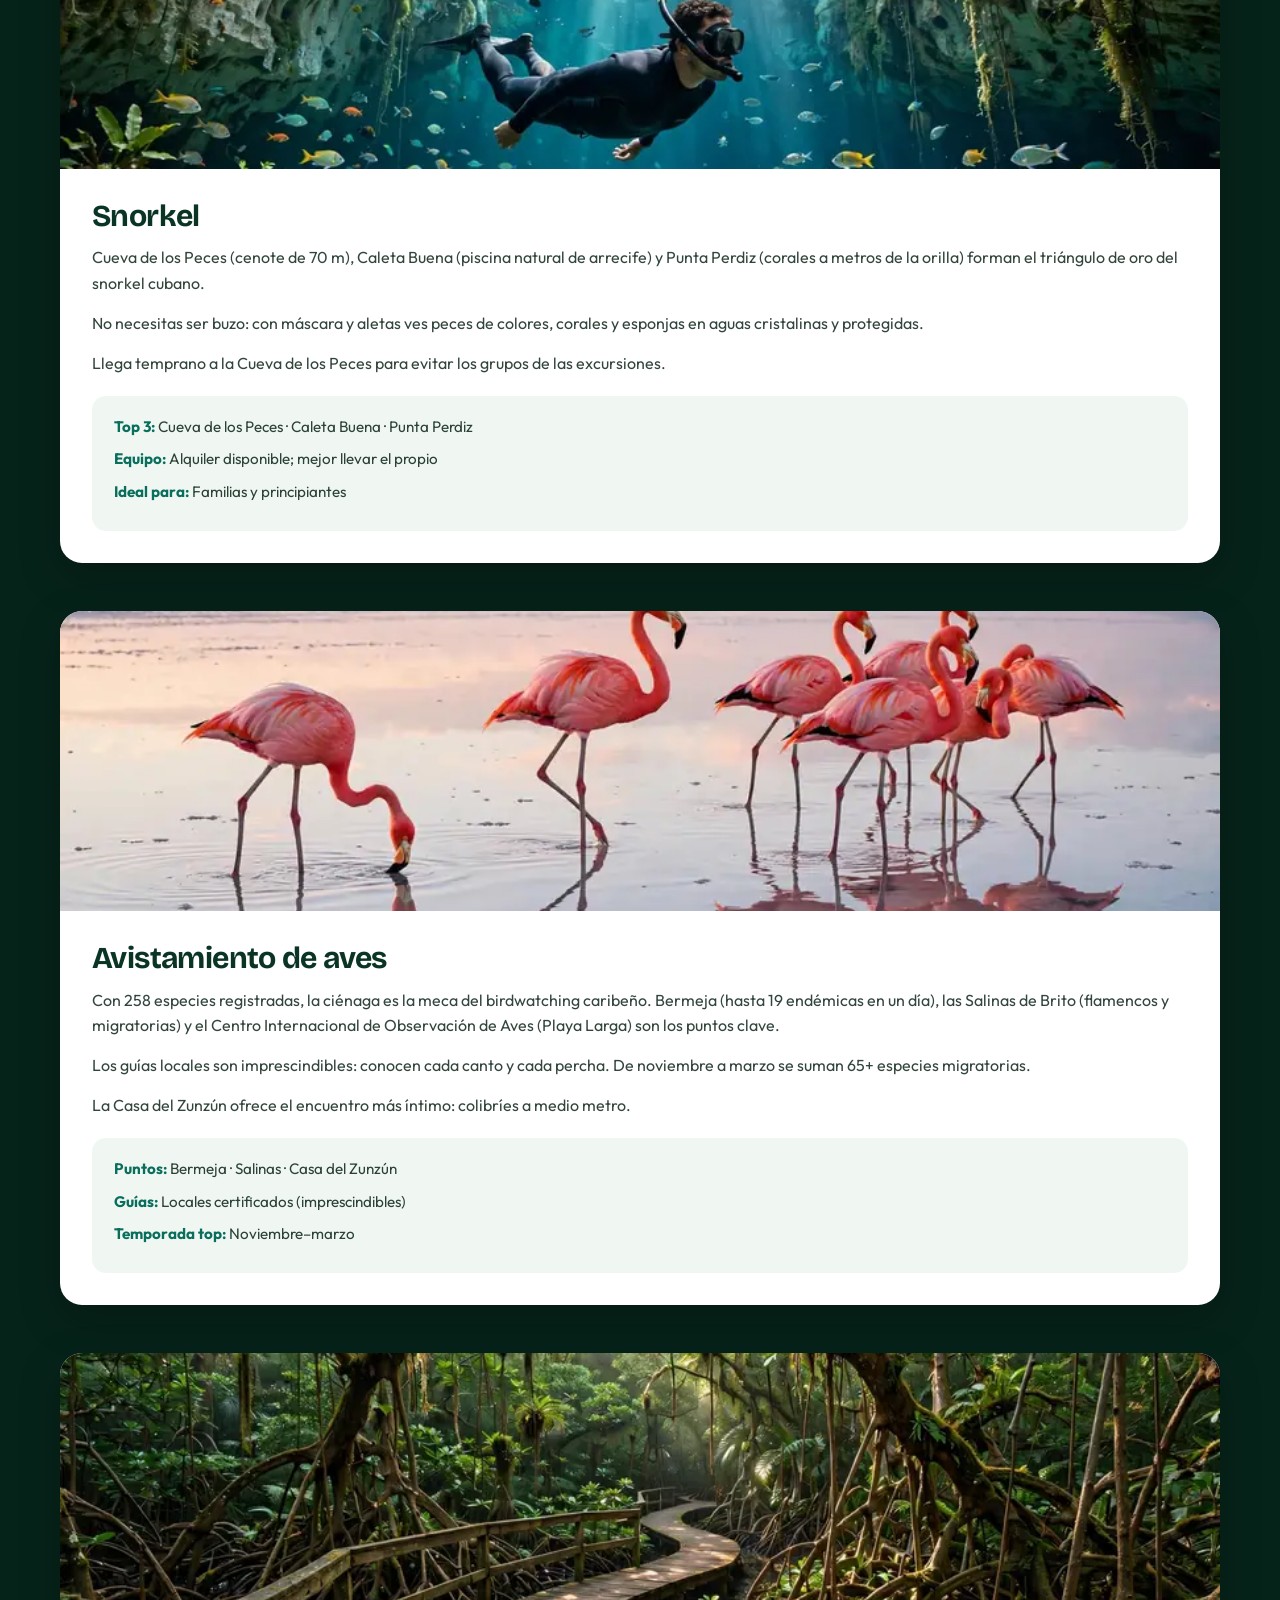
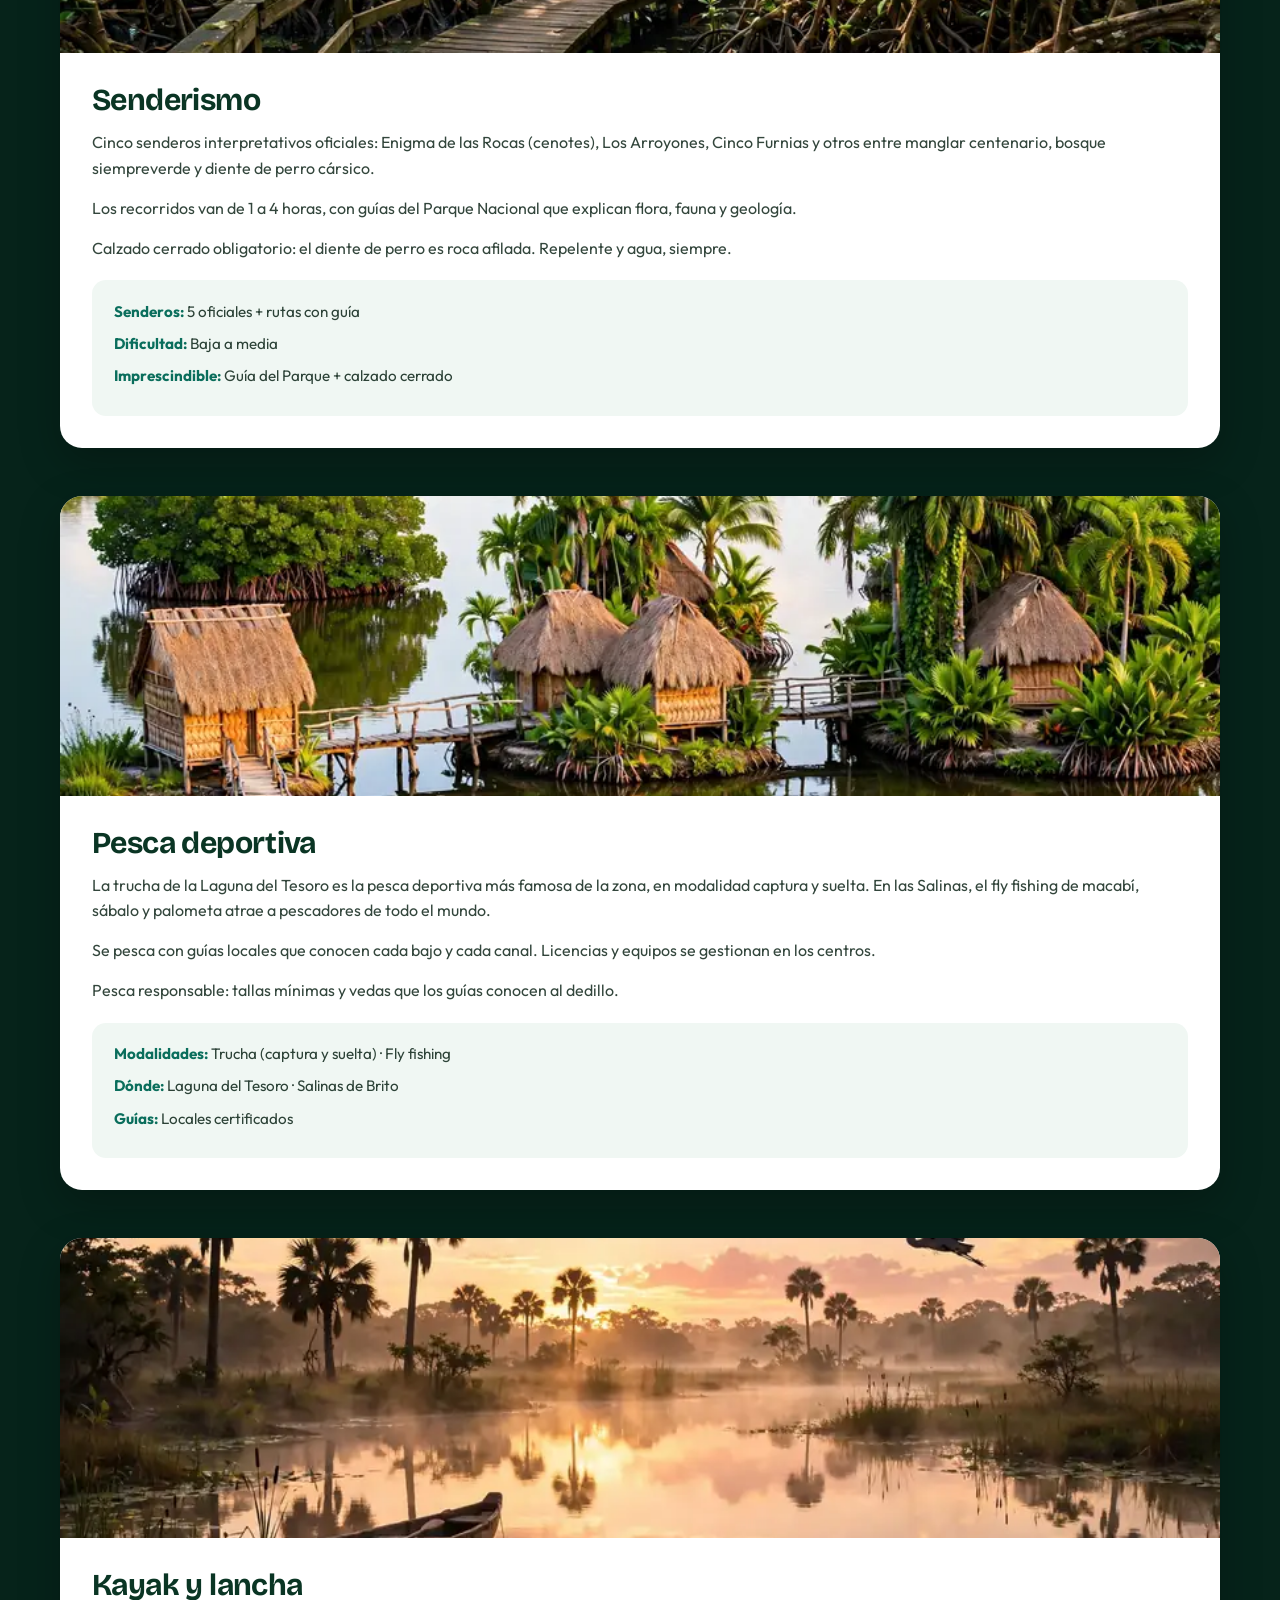
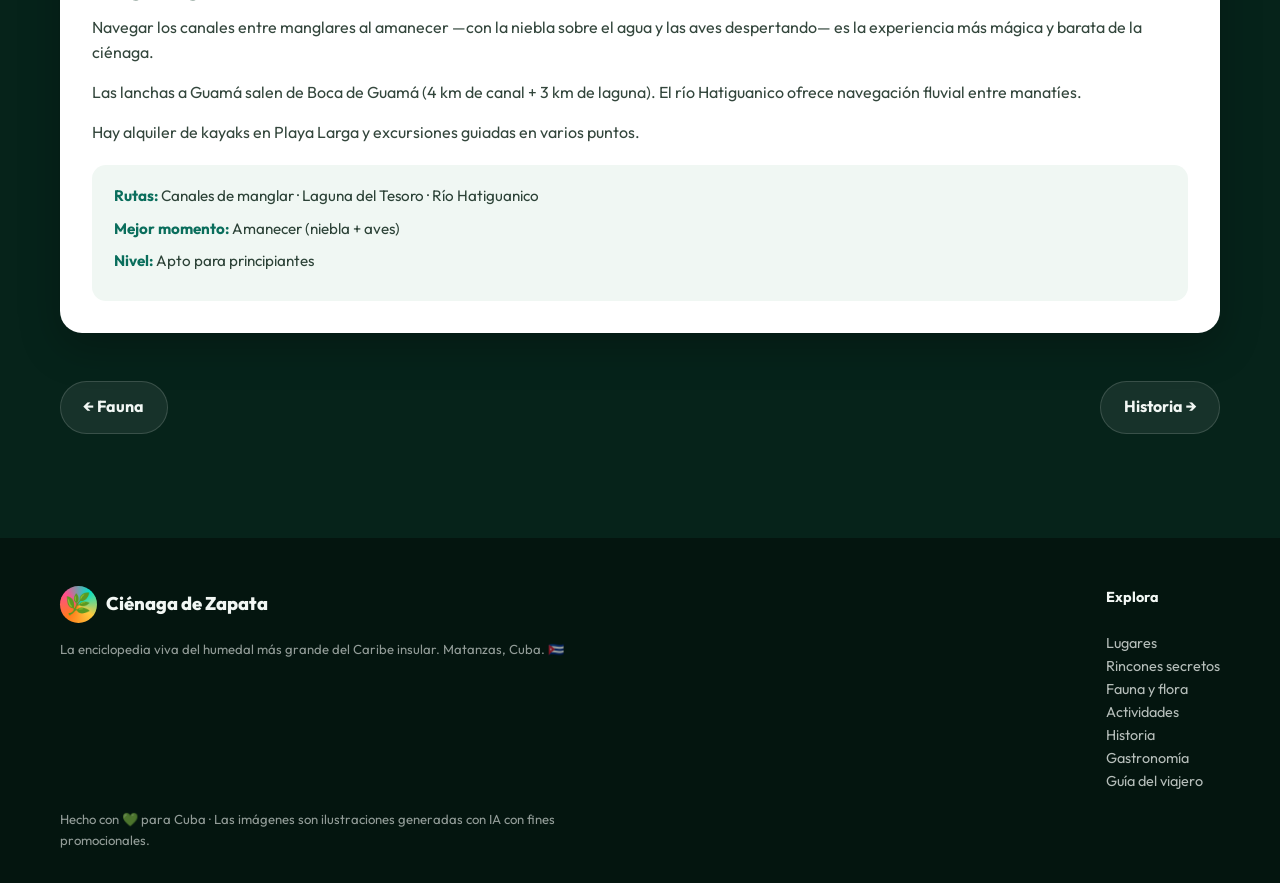
==== commit 9810b967: "Indicador de conexión con el servidor" ====
--- a/actividades.html
+++ b/actividades.html
@@ -28,6 +28,7 @@
       <a href="lugares.html">Lugares</a><a href="secretos.html">Secretos</a><a href="fauna-flora.html">Fauna</a>
       <a href="actividades.html">Actividades</a><a href="historia.html">Historia</a><a href="guia.html">Guía</a>
     </div>
+    <span id="connBadge" class="conn-badge" title="Estado de la conexión"><span id="connDot" class="conn-dot"></span><span id="connText">···</span></span>
   </div>
 </nav>
 <header class="page-hero"><div class="wrap">
@@ -59,6 +60,7 @@
     <p class="nota">Hecho con 💚 para Cuba · Las imágenes son ilustraciones generadas con IA con fines promocionales.</p>
   </div>
 </footer>
+<script src="config.js"></script>
 <script>const PAGINA="actividades";</script>
 <script src="sitio.js"></script>
 <script src="admin.js"></script>
--- a/estilos.css
+++ b/estilos.css
@@ -264,14 +264,15 @@
 .admin-bar .btn{padding:.5rem 1rem;font-size:.85rem}
 .modal-veil{position:fixed;inset:0;z-index:80;background:rgba(0,0,0,.7);display:none;place-items:center;padding:1rem}
 .modal-veil.on{display:grid}
-.modal{background:#0e2a1f;border:1px solid rgba(0,224,198,.35);border-radius:20px;max-width:560px;width:100%;
-  max-height:92vh;overflow:auto;padding:1.8rem;color:#eef}
-.modal h3{margin-bottom:1rem;color:var(--amarillo)}
-.modal label{display:block;font-weight:700;margin:.9rem 0 .3rem;font-size:.9rem}
-.modal input[type=text],.modal textarea,.modal select{width:100%;background:rgba(255,255,255,.07);border:1px solid rgba(255,255,255,.2);
-  border-radius:10px;color:#fff;padding:.7rem;font-family:inherit;font-size:.95rem}
+.modal{background:#fffdf8;border:1px solid #d8e5dc;border-radius:20px;max-width:580px;width:100%;
+  max-height:92vh;overflow:auto;padding:1.8rem;color:#10231b;box-shadow:0 24px 60px rgba(0,0,0,.4)}
+.modal h3{margin-bottom:.6rem;color:#0a6e5c;font-size:1.35rem}
+.modal label{display:block;font-weight:700;margin:1rem 0 .35rem;font-size:.92rem;color:#0a3524}
+.modal input[type=text],.modal textarea,.modal select{width:100%;background:#f4f8f5;border:1.5px solid #c4d8cc;
+  border-radius:10px;color:#10231b;padding:.75rem;font-family:inherit;font-size:.95rem}
+.modal input:focus,.modal textarea:focus,.modal select:focus{outline:none;border-color:#0a6e5c}
 .modal textarea{min-height:90px;resize:vertical}
-.modal .row{display:flex;gap:.7rem;margin-top:1.2rem;flex-wrap:wrap}
+.modal .row{display:flex;gap:.7rem;margin-top:1.3rem;flex-wrap:wrap}
 .ficha .admin-tools{position:absolute;top:.8rem;right:.8rem;display:none;gap:.4rem;z-index:5}
 body.admin .ficha .admin-tools{display:flex}
 body.admin .ficha{position:relative}
@@ -279,3 +280,9 @@
   padding:.35rem .7rem;font-size:.8rem;font-weight:700;cursor:pointer}
 .tool-btn.del{border-color:var(--rosa)}
 .img-preview{max-width:100%;border-radius:10px;margin-top:.5rem;max-height:180px;object-fit:cover}
+
+/* Indicador de conexión con el CMS */
+.conn-badge{display:inline-flex;align-items:center;gap:.4rem;font-size:.72rem;font-weight:600;padding:.28rem .65rem;border-radius:999px;background:rgba(255,255,255,.08);border:1px solid rgba(255,255,255,.16);color:#fff;margin-left:auto;white-space:nowrap}
+.conn-dot{width:.65rem;height:.65rem;border-radius:50%;display:inline-block;flex:none;background:#ef4444;box-shadow:0 0 8px #ef4444}
+.conn-dot.conn-green{background:#22c55e;box-shadow:0 0 8px #22c55e}
+@media(max-width:860px){.conn-badge{font-size:.65rem;padding:.22rem .55rem}}
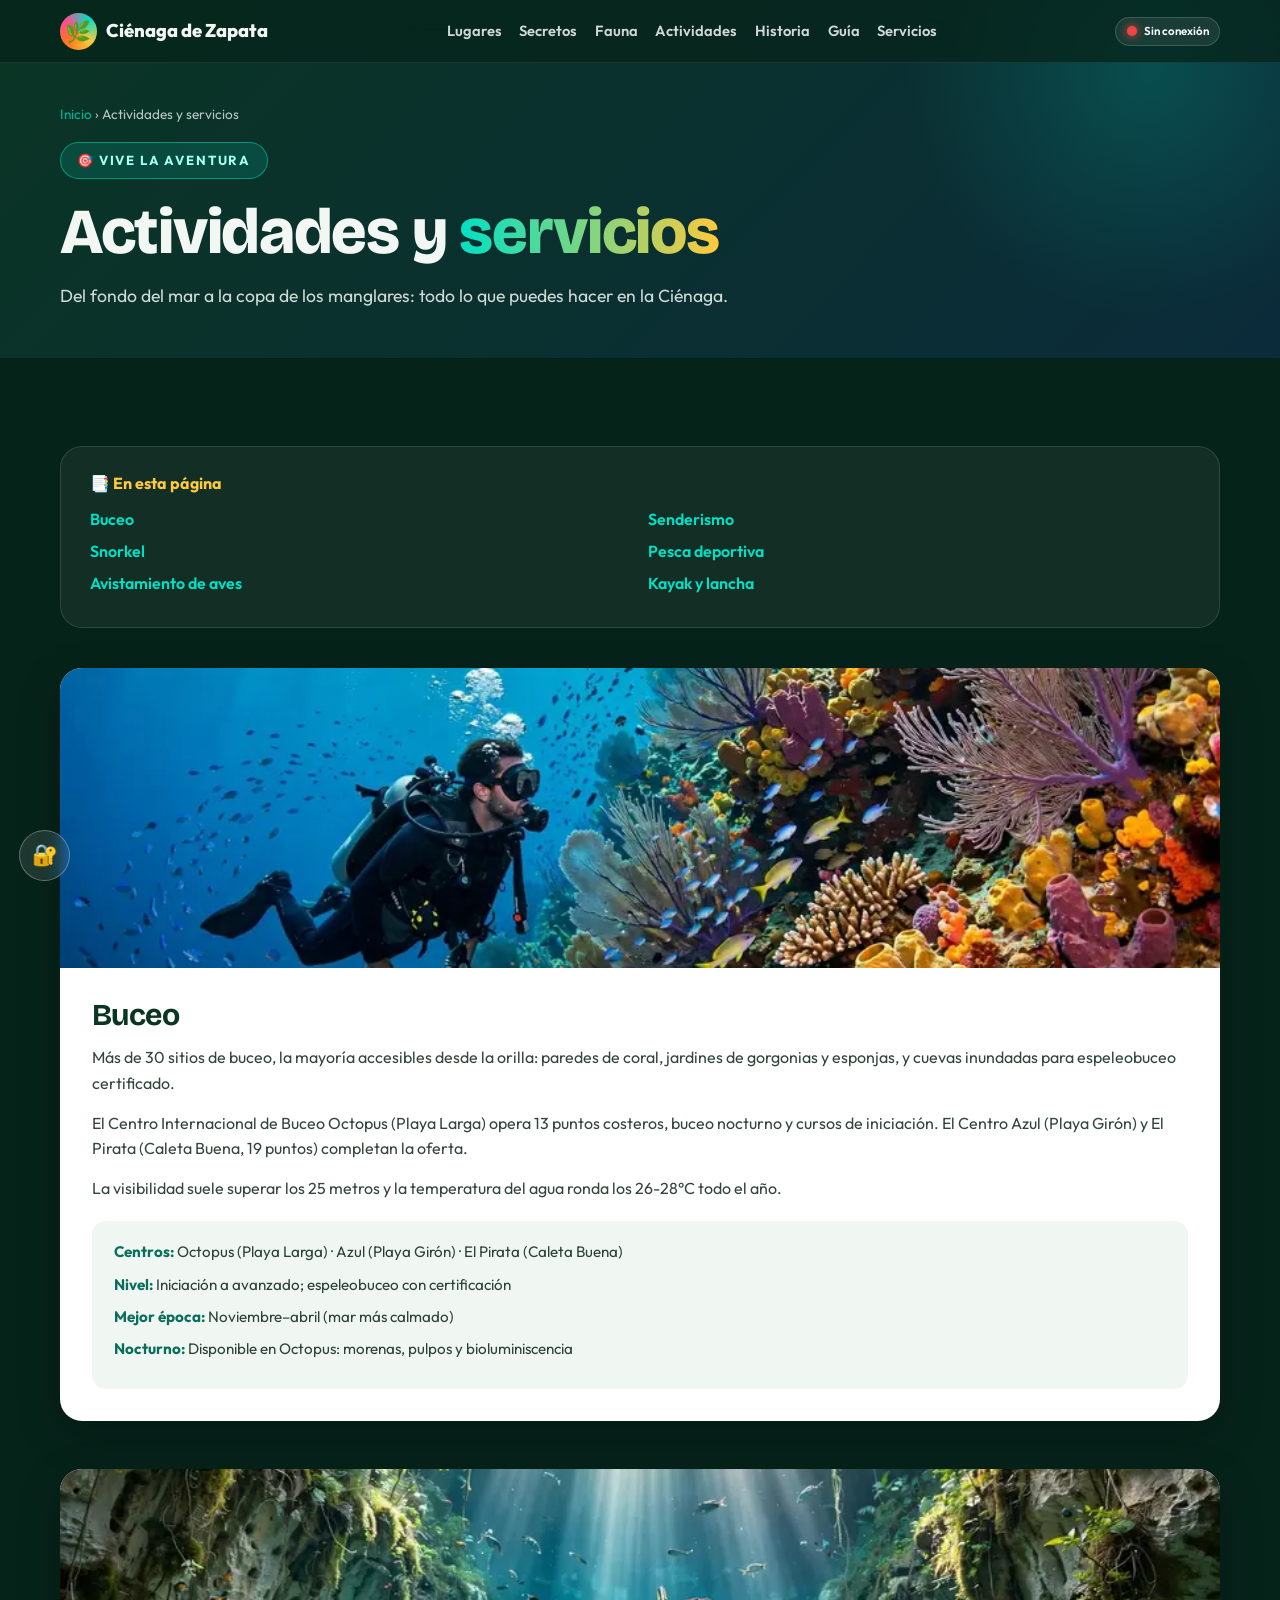
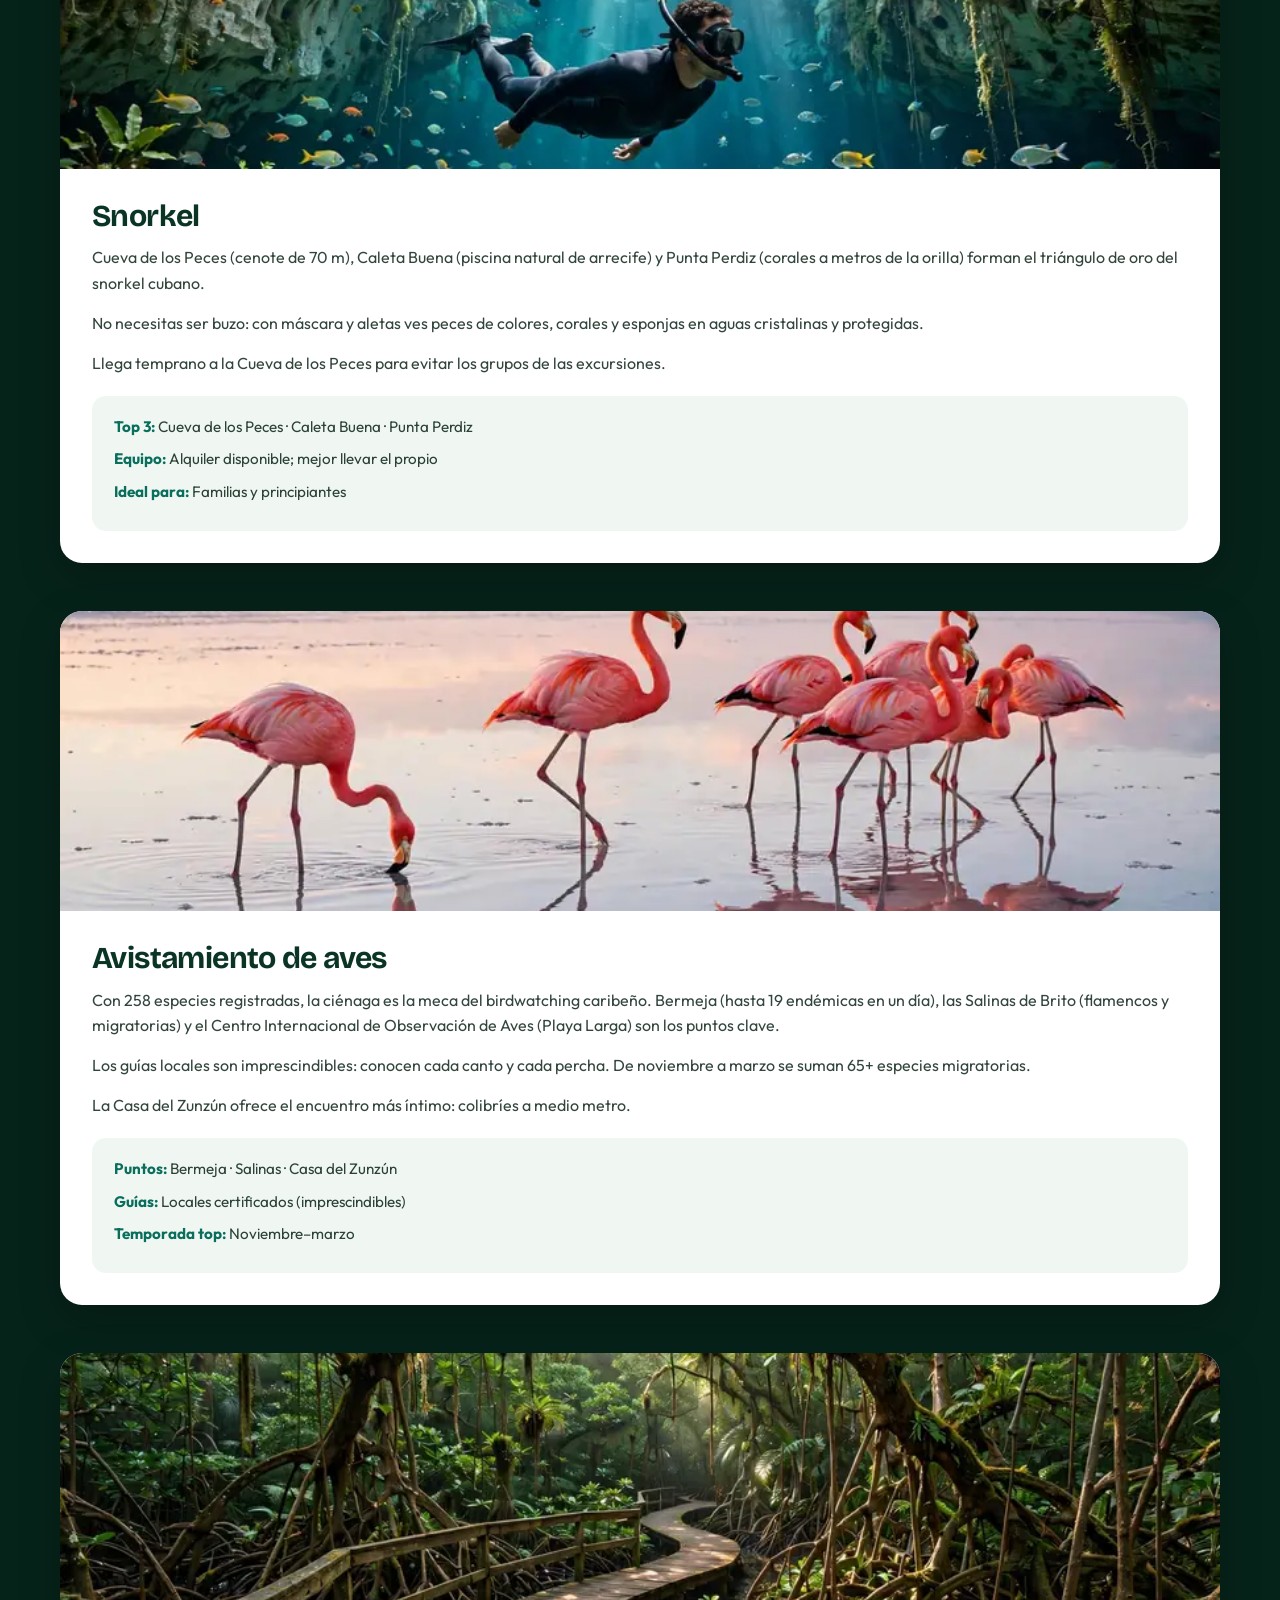
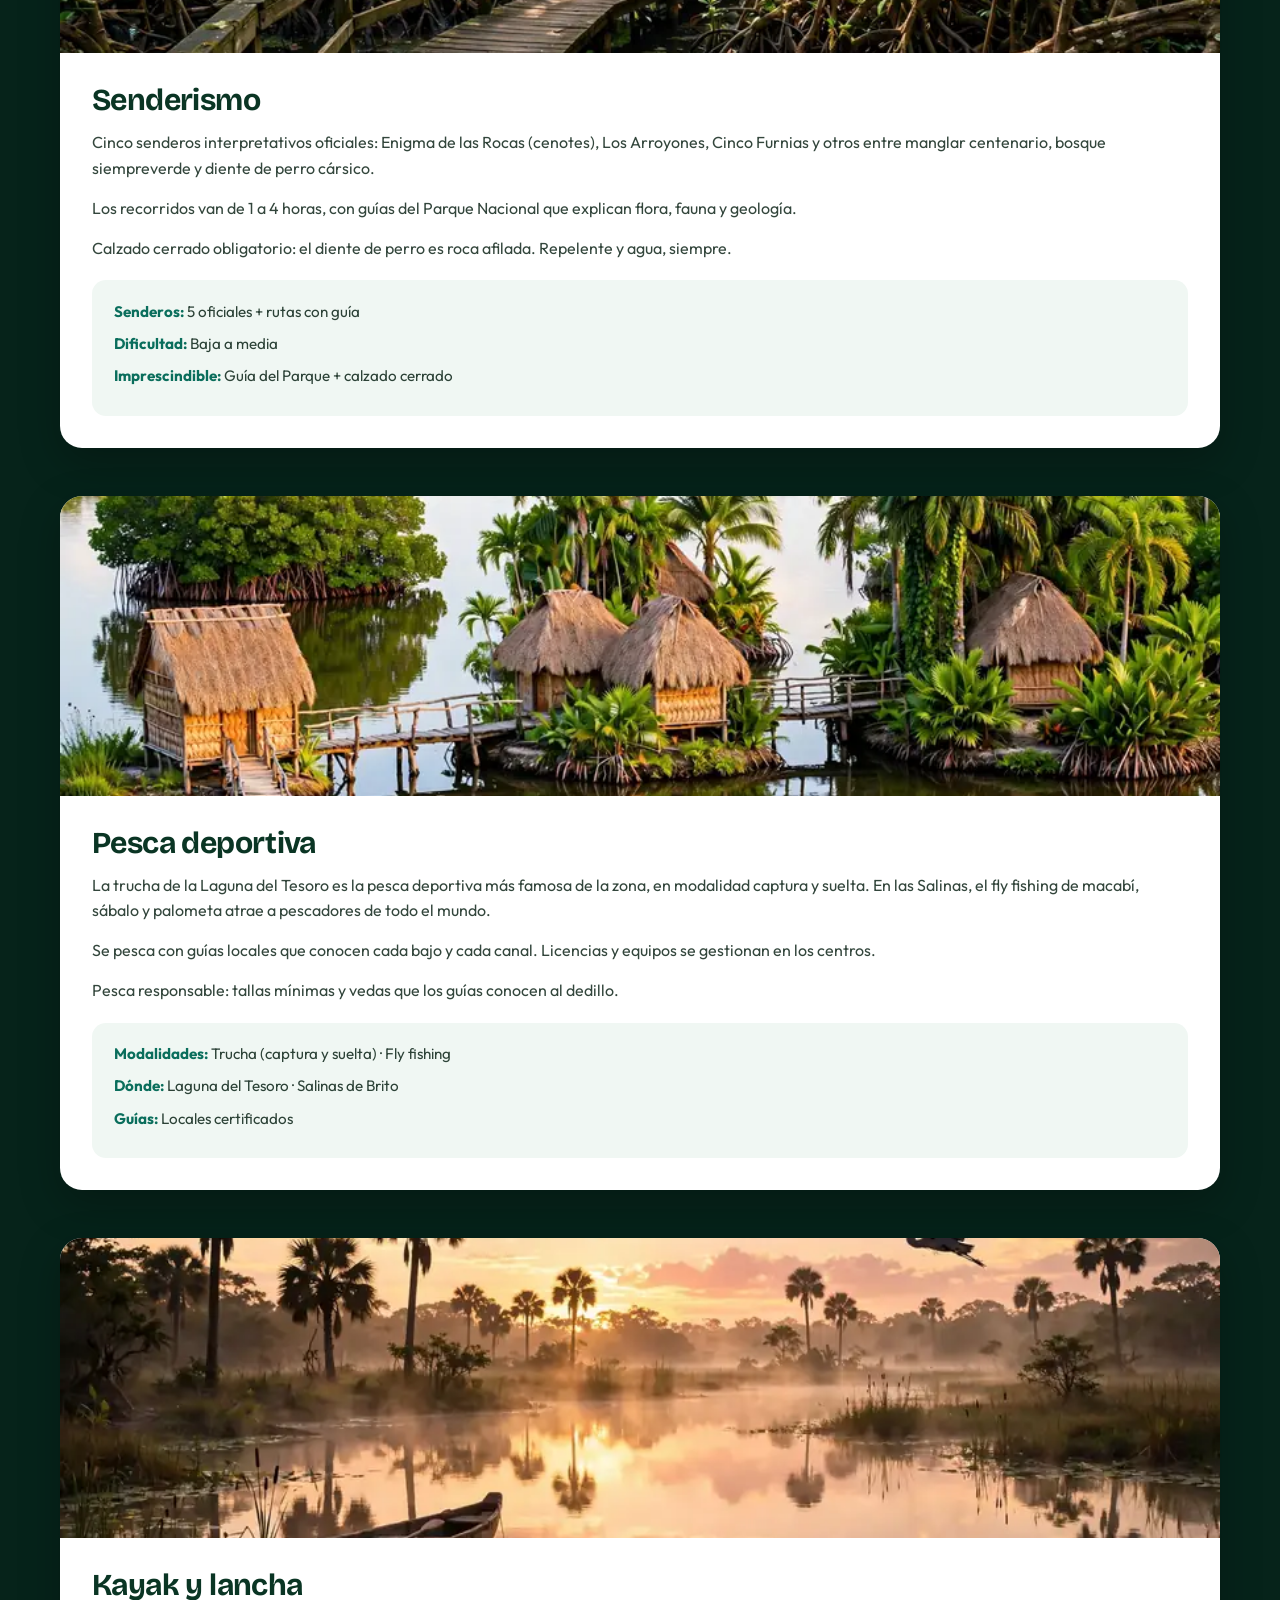
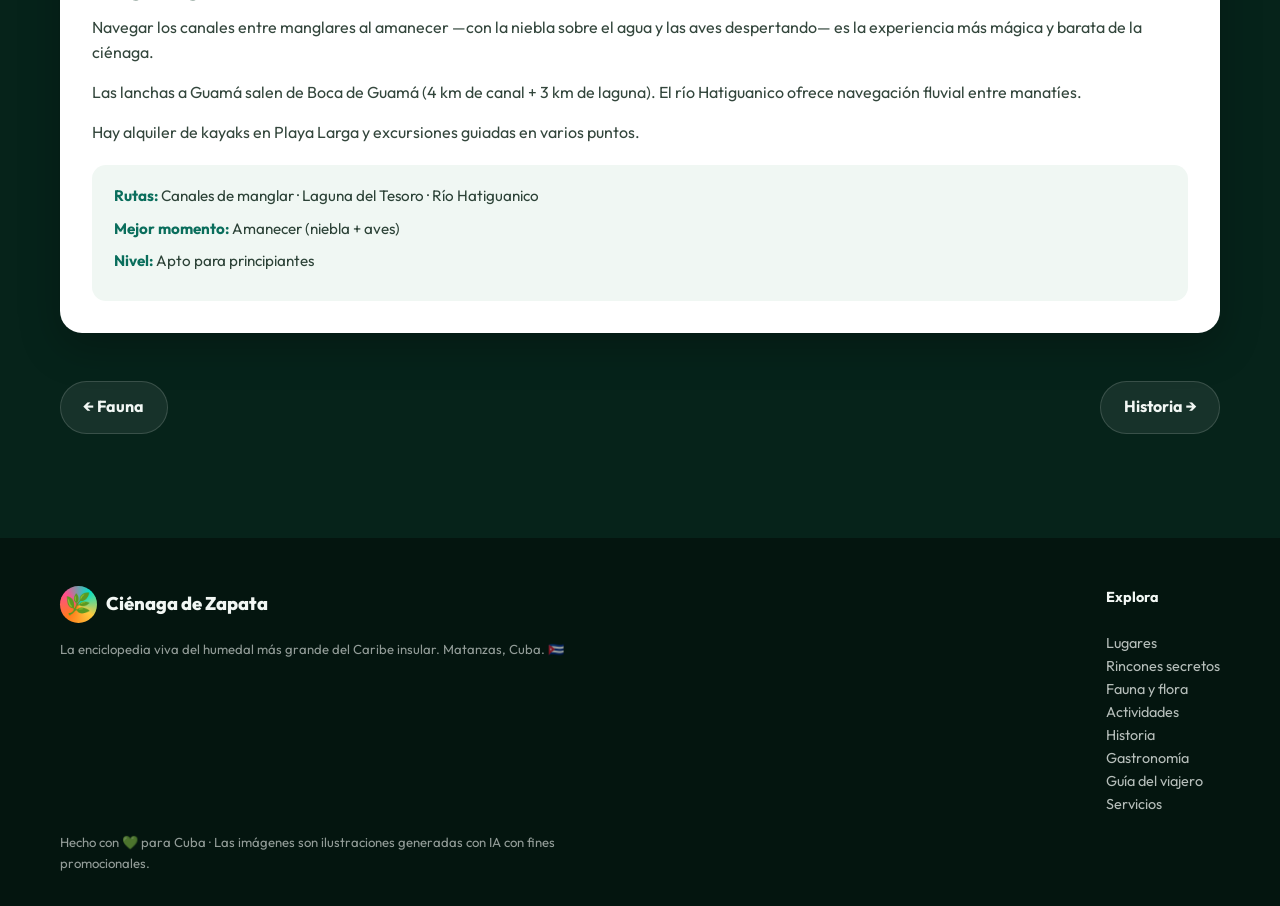
==== commit 54e66879: "Añadir sección Servicios (fichas con WhatsApp + admin)" ====
--- a/actividades.html
+++ b/actividades.html
@@ -26,7 +26,7 @@
     <a class="logo" href="index.html"><span class="mark">🌿</span> Ciénaga de Zapata</a>
     <div class="nav-links">
       <a href="lugares.html">Lugares</a><a href="secretos.html">Secretos</a><a href="fauna-flora.html">Fauna</a>
-      <a href="actividades.html">Actividades</a><a href="historia.html">Historia</a><a href="guia.html">Guía</a>
+      <a href="actividades.html">Actividades</a><a href="historia.html">Historia</a><a href="guia.html">Guía</a><a href="servicios.html">Servicios</a>
     </div>
     <span id="connBadge" class="conn-badge" title="Estado de la conexión"><span id="connDot" class="conn-dot"></span><span id="connText">···</span></span>
   </div>
@@ -55,7 +55,8 @@
         <a href="actividades.html" style="text-decoration:none;opacity:.75">Actividades</a><br>
         <a href="historia.html" style="text-decoration:none;opacity:.75">Historia</a><br>
         <a href="gastronomia.html" style="text-decoration:none;opacity:.75">Gastronomía</a><br>
-        <a href="guia.html" style="text-decoration:none;opacity:.75">Guía del viajero</a></div>
+        <a href="guia.html" style="text-decoration:none;opacity:.75">Guía del viajero</a><br>
+        <a href="servicios.html" style="text-decoration:none;opacity:.75">Servicios</a></div>
     </div>
     <p class="nota">Hecho con 💚 para Cuba · Las imágenes son ilustraciones generadas con IA con fines promocionales.</p>
   </div>
--- a/estilos.css
+++ b/estilos.css
@@ -286,3 +286,8 @@
 .conn-dot{width:.65rem;height:.65rem;border-radius:50%;display:inline-block;flex:none;background:#ef4444;box-shadow:0 0 8px #ef4444}
 .conn-dot.conn-green{background:#22c55e;box-shadow:0 0 8px #22c55e}
 @media(max-width:860px){.conn-badge{font-size:.65rem;padding:.22rem .55rem}}
+
+/* Servicios: botón de WhatsApp y etiqueta de categoría */
+.btn-wapp{display:inline-block;margin-top:1rem;background:#25D366;color:#fff;font-weight:700;text-decoration:none;padding:.7rem 1.4rem;border-radius:999px;box-shadow:0 4px 14px rgba(37,211,102,.35)}
+.btn-wapp:hover{filter:brightness(1.06);color:#fff}
+.fcat{display:inline-block;font-size:.78rem;font-weight:700;letter-spacing:.04em;padding:.25rem .8rem;border-radius:999px;margin:.4rem 0 .6rem;background:rgba(34,197,94,.14);border:1px solid rgba(34,197,94,.45)}
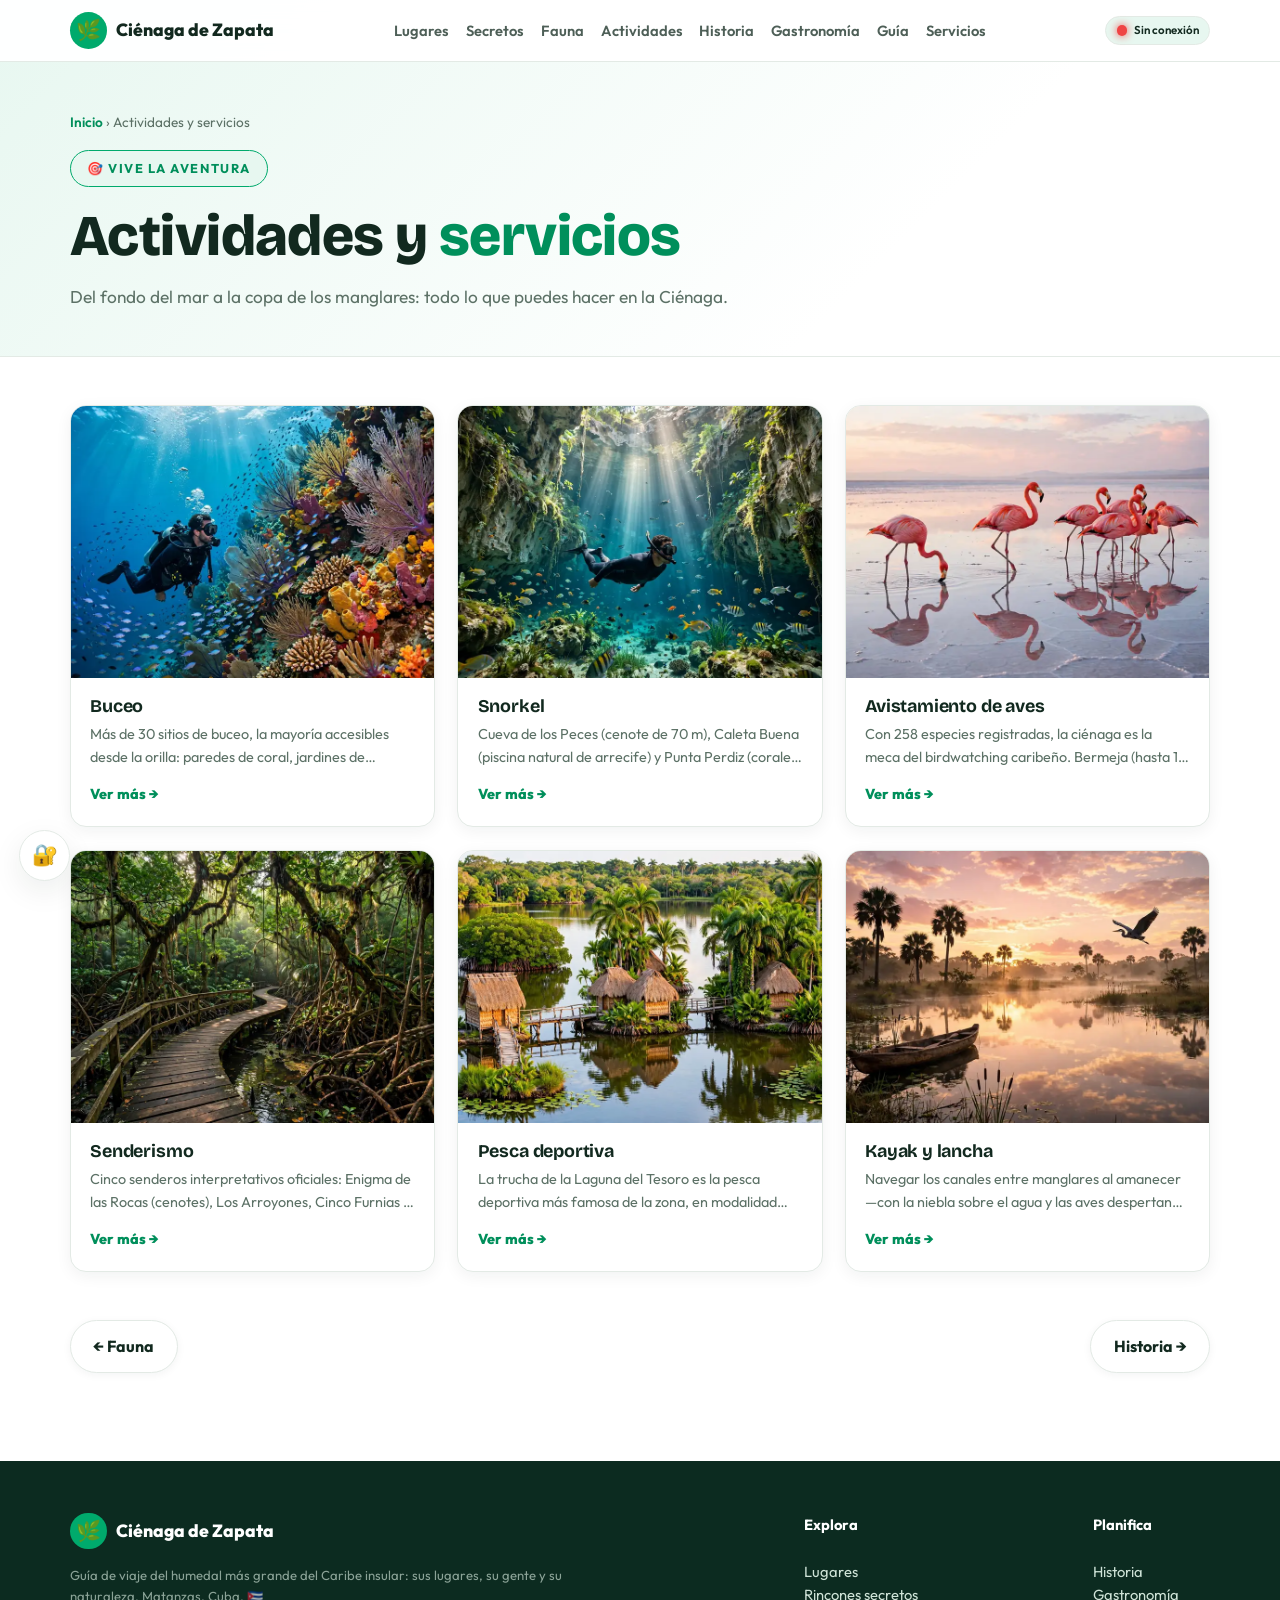
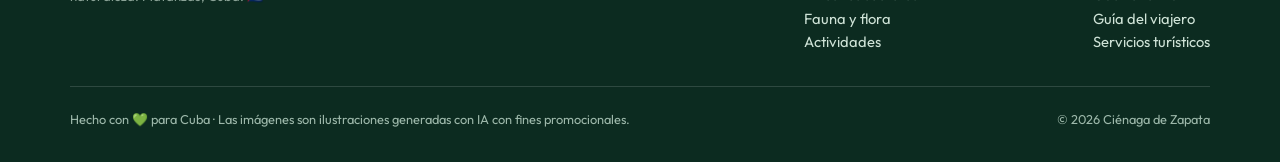
==== commit ff81f2ac: "Rediseño completo: tema claro estilo guía de viajes" ====
--- a/actividades.html
+++ b/actividades.html
@@ -26,7 +26,7 @@
     <a class="logo" href="index.html"><span class="mark">🌿</span> Ciénaga de Zapata</a>
     <div class="nav-links">
       <a href="lugares.html">Lugares</a><a href="secretos.html">Secretos</a><a href="fauna-flora.html">Fauna</a>
-      <a href="actividades.html">Actividades</a><a href="historia.html">Historia</a><a href="guia.html">Guía</a><a href="servicios.html">Servicios</a>
+      <a href="actividades.html">Actividades</a><a href="historia.html">Historia</a><a href="gastronomia.html">Gastronomía</a><a href="guia.html">Guía</a><a href="servicios.html">Servicios</a>
     </div>
     <span id="connBadge" class="conn-badge" title="Estado de la conexión"><span id="connDot" class="conn-dot"></span><span id="connText">···</span></span>
   </div>
@@ -47,18 +47,22 @@
   <div class="wrap">
     <div class="foot-grid">
       <div><a class="logo" href="index.html"><span class="mark">🌿</span> Ciénaga de Zapata</a>
-        <p class="nota">La enciclopedia viva del humedal más grande del Caribe insular. Matanzas, Cuba. 🇨🇺</p></div>
+        <p class="nota">Guía de viaje del humedal más grande del Caribe insular: sus lugares, su gente y su naturaleza. Matanzas, Cuba. 🇨🇺</p></div>
       <div><b>Explora</b><br><br>
-        <a href="lugares.html" style="text-decoration:none;opacity:.75">Lugares</a><br>
-        <a href="secretos.html" style="text-decoration:none;opacity:.75">Rincones secretos</a><br>
-        <a href="fauna-flora.html" style="text-decoration:none;opacity:.75">Fauna y flora</a><br>
-        <a href="actividades.html" style="text-decoration:none;opacity:.75">Actividades</a><br>
-        <a href="historia.html" style="text-decoration:none;opacity:.75">Historia</a><br>
-        <a href="gastronomia.html" style="text-decoration:none;opacity:.75">Gastronomía</a><br>
-        <a href="guia.html" style="text-decoration:none;opacity:.75">Guía del viajero</a><br>
-        <a href="servicios.html" style="text-decoration:none;opacity:.75">Servicios</a></div>
+        <a href="lugares.html" style="text-decoration:none">Lugares</a><br>
+        <a href="secretos.html" style="text-decoration:none">Rincones secretos</a><br>
+        <a href="fauna-flora.html" style="text-decoration:none">Fauna y flora</a><br>
+        <a href="actividades.html" style="text-decoration:none">Actividades</a></div>
+      <div><b>Planifica</b><br><br>
+        <a href="historia.html" style="text-decoration:none">Historia</a><br>
+        <a href="gastronomia.html" style="text-decoration:none">Gastronomía</a><br>
+        <a href="guia.html" style="text-decoration:none">Guía del viajero</a><br>
+        <a href="servicios.html" style="text-decoration:none">Servicios turísticos</a></div>
     </div>
-    <p class="nota">Hecho con 💚 para Cuba · Las imágenes son ilustraciones generadas con IA con fines promocionales.</p>
+    <div class="foot-bottom">
+      <span>Hecho con 💚 para Cuba · Las imágenes son ilustraciones generadas con IA con fines promocionales.</span>
+      <span>© 2026 Ciénaga de Zapata</span>
+    </div>
   </div>
 </footer>
 <script src="config.js"></script>
--- a/estilos.css
+++ b/estilos.css
@@ -1,293 +1,323 @@
-
+/* Ciénaga de Zapata · tema claro estilo guía de viajes */
 :root{
-  --selva:#06231a; --selva2:#0a3524; --turquesa:#00e0c6; --turquesa-d:#00b3a0;
-  --naranja:#ff7a1a; --rosa:#ff4d8d; --amarillo:#ffc93c; --crema:#fff9ee; --tinta:#10231b;
-  --radio:22px;
+  --verde:#00aa6c; --verde-d:#008f5b; --verde-claro:#e7f7f0;
+  --tinta:#12291f; --muted:#5c7166; --bg:#ffffff; --crema:#faf8f1;
+  --borde:#e3eae5; --radio:18px;
+  --sombra:0 10px 30px rgba(18,41,31,.08);
+  --sombra-lg:0 18px 44px rgba(18,41,31,.13);
 }
 *{margin:0;padding:0;box-sizing:border-box}
 html{scroll-behavior:smooth}
-body{font-family:'Outfit',system-ui,sans-serif;background:var(--selva);color:#f2f7f4;overflow-x:hidden;line-height:1.6}
-h1,h2,h3,.display{font-family:'Bricolage Grotesque','Outfit',sans-serif;line-height:1.05;letter-spacing:-.02em}
-img{max-width:100%;display:block}
+body{font-family:'Outfit',system-ui,sans-serif;background:var(--bg);color:var(--tinta);line-height:1.6;overflow-x:hidden}
+h1,h2,h3{font-family:'Bricolage Grotesque','Outfit',sans-serif;line-height:1.12;letter-spacing:-.01em}
+img{max-width:100%;display:block;height:auto}
 a{color:inherit}
-.wrap{max-width:1200px;margin:0 auto;padding:0 1.25rem}
-section{padding:5.5rem 0;position:relative}
+p,h1,h2,h3,li{overflow-wrap:break-word}
+.wrap{max-width:1180px;margin:0 auto;padding:0 1.25rem}
+section{padding:4.5rem 0;position:relative}
+.sec-title{font-size:clamp(1.9rem,4.6vw,2.9rem);font-weight:800;margin-bottom:.5rem;color:var(--tinta)}
+.sec-title .grad{color:var(--verde-d)}
+.sec-sub{color:var(--muted);max-width:64ch;margin-bottom:2.4rem;font-size:1.05rem}
+
 /* ---------- NAV ---------- */
-nav{position:fixed;inset:0 0 auto 0;z-index:50;backdrop-filter:blur(14px);-webkit-backdrop-filter:blur(14px);
-  background:rgba(6,35,26,.72);border-bottom:1px solid rgba(255,255,255,.08)}
-.nav-in{max-width:1200px;margin:0 auto;padding:.8rem 1.25rem;display:flex;align-items:center;gap:1rem}
-.logo{display:flex;align-items:center;gap:.6rem;font-weight:800;font-size:1.15rem;text-decoration:none}
-.logo .mark{width:2.3rem;height:2.3rem;border-radius:50%;display:grid;place-items:center;font-size:1.3rem;
-  background:conic-gradient(from 40deg,var(--turquesa),var(--amarillo),var(--naranja),var(--rosa),var(--turquesa))}
-.nav-links{margin-left:auto;display:flex;gap:1.1rem;font-weight:600;font-size:.92rem}
-.nav-links a{text-decoration:none;opacity:.85;transition:.2s}
-.nav-links a:hover{opacity:1;color:var(--amarillo)}
-.btn{display:inline-block;text-decoration:none;font-weight:800;padding:.85rem 1.7rem;border-radius:999px;transition:.25s;border:none;cursor:pointer;font-size:1rem}
-.btn-sol{background:linear-gradient(135deg,var(--amarillo),var(--naranja));color:#3a1c00;box-shadow:0 8px 24px rgba(255,122,26,.35)}
-.btn-sol:hover{transform:translateY(-2px) scale(1.02);box-shadow:0 12px 30px rgba(255,122,26,.5)}
-.btn-ghost{background:rgba(255,255,255,.1);color:#fff;border:1.5px solid rgba(255,255,255,.35)}
-.btn-ghost:hover{background:rgba(255,255,255,.2)}
-@media(max-width:860px){.nav-links{display:none}}
-/* ---------- HERO ---------- */
-.hero{min-height:100svh;display:flex;align-items:flex-end;padding:7rem 0 4rem;position:relative;overflow:hidden}
-.hero-bg{position:absolute;inset:0;background:url('img/hero-humedal.webp') center/cover;transform:scale(1.08);animation:heroZoom 18s ease-in-out infinite alternate}
-@keyframes heroZoom{to{transform:scale(1.18)}}
-.hero-veil{position:absolute;inset:0;background:linear-gradient(180deg,rgba(6,35,26,.55) 0%,rgba(6,35,26,.15) 40%,rgba(6,35,26,.92) 100%)}
+nav{position:fixed;inset:0 0 auto 0;z-index:50;background:rgba(255,255,255,.95);
+  backdrop-filter:blur(12px);-webkit-backdrop-filter:blur(12px);border-bottom:1px solid var(--borde)}
+.nav-in{max-width:1180px;margin:0 auto;padding:.75rem 1.25rem;display:flex;align-items:center;gap:1rem}
+.logo{display:flex;align-items:center;gap:.6rem;font-weight:800;font-size:1.1rem;text-decoration:none;color:var(--tinta)}
+.logo .mark{width:2.3rem;height:2.3rem;border-radius:50%;display:grid;place-items:center;font-size:1.25rem;background:var(--verde);color:#fff;flex:none}
+.nav-links{margin-left:auto;display:flex;gap:1.05rem;font-weight:600;font-size:.92rem}
+.nav-links a{text-decoration:none;color:var(--tinta);opacity:.75;transition:.2s}
+.nav-links a:hover{opacity:1;color:var(--verde-d)}
+.btn{display:inline-block;text-decoration:none;font-weight:800;padding:.85rem 1.7rem;border-radius:999px;transition:.25s;border:none;cursor:pointer;font-size:1rem;font-family:inherit}
+.btn-sol{background:var(--verde);color:#fff;box-shadow:0 8px 22px rgba(0,170,108,.35)}
+.btn-sol:hover{background:var(--verde-d);transform:translateY(-2px)}
+.btn-ghost{background:#fff;color:var(--verde-d);border:1.5px solid var(--verde)}
+.btn-ghost:hover{background:var(--verde-claro)}
+@media(max-width:900px){
+  .nav-in{flex-wrap:wrap}
+  .nav-links{display:flex;margin-left:0;width:100%;overflow-x:auto;gap:.4rem;padding-bottom:.25rem;scrollbar-width:none}
+  .nav-links::-webkit-scrollbar{display:none}
+  .nav-links a{white-space:nowrap;background:var(--verde-claro);padding:.42rem .85rem;border-radius:999px;font-size:.82rem;flex:none;opacity:1}
+}
+
+/* Indicador de conexión con el CMS */
+.conn-badge{display:inline-flex;align-items:center;gap:.4rem;font-size:.72rem;font-weight:600;padding:.28rem .65rem;border-radius:999px;background:var(--verde-claro);border:1px solid var(--borde);color:var(--tinta);margin-left:auto;white-space:nowrap}
+.conn-dot{width:.65rem;height:.65rem;border-radius:50%;display:inline-block;flex:none;background:#ef4444;box-shadow:0 0 8px #ef4444}
+.conn-dot.conn-green{background:#22c55e;box-shadow:0 0 8px #22c55e}
+@media(max-width:900px){.conn-badge{font-size:.65rem;margin-left:0}}
+
+/* ---------- HERO (home) ---------- */
+.hero{min-height:92svh;display:flex;align-items:center;padding:8.5rem 0 4rem;position:relative;
+  background:url('img/hero-humedal.webp') center/cover}
+.hero::before{content:'';position:absolute;inset:0;background:linear-gradient(180deg,rgba(255,255,255,.94) 0%,rgba(255,255,255,.78) 45%,rgba(250,248,241,.96) 100%)}
 .hero-in{position:relative;z-index:2;width:100%}
-.kicker{display:inline-flex;align-items:center;gap:.5rem;background:rgba(0,224,198,.14);border:1px solid rgba(0,224,198,.5);
-  color:#a7fff4;font-weight:700;font-size:.82rem;letter-spacing:.14em;text-transform:uppercase;padding:.45rem 1rem;border-radius:999px;margin-bottom:1.2rem}
-.hero h1{font-size:clamp(2.8rem,8vw,6.2rem);font-weight:800;color:#fff;max-width:14ch}
-.hero h1 .grad{background:linear-gradient(92deg,var(--amarillo) 10%,var(--naranja) 45%,var(--rosa) 90%);
-  -webkit-background-clip:text;background-clip:text;color:transparent}
-.hero p.lead{font-size:clamp(1.05rem,2.4vw,1.4rem);max-width:44ch;margin:1.2rem 0 2rem;color:#e8f5ef;opacity:.94}
-.hero-cta{display:flex;gap:1rem;flex-wrap:wrap}
-.hero-badges{display:flex;gap:.7rem;flex-wrap:wrap;margin-top:2.2rem}
-.hbadge{display:flex;align-items:center;gap:.5rem;background:rgba(255,255,255,.1);border:1px solid rgba(255,255,255,.2);
-  padding:.5rem .95rem;border-radius:999px;font-size:.86rem;font-weight:600;backdrop-filter:blur(6px)}
-.scroll-hint{position:absolute;right:1.5rem;bottom:1.5rem;z-index:2;font-size:.8rem;letter-spacing:.2em;text-transform:uppercase;opacity:.7;writing-mode:vertical-rl}
-/* ---------- MARQUESINA ---------- */
-.marquee{background:linear-gradient(90deg,var(--naranja),var(--rosa),var(--naranja));overflow:hidden;padding:.9rem 0;transform:rotate(-1.2deg) scale(1.02)}
-.marquee-track{display:flex;gap:2.5rem;white-space:nowrap;animation:mq 26s linear infinite;font-weight:800;font-size:1.05rem;color:#2b1200;letter-spacing:.04em}
-@keyframes mq{to{transform:translateX(-50%)}}
+.kicker{display:inline-flex;align-items:center;gap:.5rem;background:var(--verde-claro);border:1px solid var(--verde);
+  color:var(--verde-d);font-weight:700;font-size:.8rem;letter-spacing:.12em;text-transform:uppercase;padding:.45rem 1rem;border-radius:999px;margin-bottom:1.1rem}
+.hero h1{font-size:clamp(2.4rem,7vw,5rem);font-weight:800;color:var(--tinta);max-width:16ch}
+.hero h1 .grad{color:var(--verde-d)}
+.hero p.lead{font-size:clamp(1.02rem,2.2vw,1.3rem);max-width:46ch;margin:1.1rem 0 0;color:var(--muted)}
+.home-buscar{display:flex;max-width:640px;background:#fff;border-radius:999px;border:1.5px solid var(--borde);
+  box-shadow:var(--sombra);overflow:hidden;margin-top:1.8rem}
+.home-buscar input{flex:1;border:none;padding:1rem 1.4rem;font-size:1.05rem;font-family:inherit;color:var(--tinta);min-width:0}
+.home-buscar input:focus{outline:none}
+.home-buscar button{background:var(--verde);color:#fff;border:none;padding:0 1.7rem;font-weight:800;cursor:pointer;font-size:1rem;font-family:inherit;white-space:nowrap}
+.home-buscar button:hover{background:var(--verde-d)}
+.home-buscar:focus-within{border-color:var(--verde);box-shadow:0 0 0 4px rgba(0,170,108,.15)}
+.home-hints{display:flex;gap:.6rem;flex-wrap:wrap;margin-top:1rem}
+.home-hints button{border:1px solid var(--borde);background:#fff;color:var(--muted);font-family:inherit;font-weight:600;
+  font-size:.85rem;padding:.45rem 1rem;border-radius:999px;cursor:pointer;transition:.2s}
+.home-hints button:hover{border-color:var(--verde);color:var(--verde-d)}
+#homeResultados{margin-top:1.6rem}
+.home-count{font-weight:700;color:var(--verde-d);margin-bottom:1rem}
+.scroll-hint{position:absolute;right:1.5rem;bottom:1.5rem;z-index:2;font-size:.8rem;letter-spacing:.2em;text-transform:uppercase;color:var(--muted);writing-mode:vertical-rl}
+@media(max-width:640px){.scroll-hint{display:none}.hero{min-height:88svh;padding:7.5rem 0 3rem}}
+
+/* ---------- TARJETAS DE CATEGORÍAS (home) ---------- */
+.categorias{background:var(--crema)}
+.cat-grid{display:grid;grid-template-columns:repeat(auto-fill,minmax(250px,1fr));gap:1.3rem}
+.cat-card{display:block;text-decoration:none;background:#fff;border:1px solid var(--borde);border-radius:var(--radio);
+  overflow:hidden;box-shadow:0 4px 16px rgba(18,41,31,.06);transition:.25s}
+.cat-card:hover{transform:translateY(-6px);box-shadow:var(--sombra-lg);border-color:var(--verde)}
+.cat-card .ph{height:170px;overflow:hidden}
+.cat-card .ph img{width:100%;height:100%;object-fit:cover;transition:transform .5s}
+.cat-card:hover .ph img{transform:scale(1.07)}
+.cat-card .body{padding:1.2rem 1.3rem 1.35rem}
+.cat-card h3{font-size:1.2rem;margin-bottom:.35rem}
+.cat-card p{font-size:.9rem;color:var(--muted)}
+.cat-card .ver{color:var(--verde-d);font-weight:800;font-size:.9rem;margin-top:.6rem;display:inline-block}
+
+/* ---------- NOVEDADES (home) ---------- */
+.nov-grid{display:grid;grid-template-columns:repeat(auto-fill,minmax(260px,1fr));gap:1.3rem}
+.cards{display:grid;grid-template-columns:repeat(auto-fill,minmax(280px,1fr));gap:1.3rem}
+.card{background:#fff;border:1px solid var(--borde);border-radius:var(--radio);overflow:hidden;
+  box-shadow:0 4px 16px rgba(18,41,31,.06);transition:.25s;display:flex;flex-direction:column;text-decoration:none;color:inherit}
+.card:hover{transform:translateY(-6px);box-shadow:var(--sombra-lg)}
+.card .ph{height:200px;overflow:hidden;position:relative;flex:none}
+.card .ph img{width:100%;height:100%;object-fit:cover;transition:transform .5s}
+.card:hover .ph img{transform:scale(1.07)}
+.card .tag{position:absolute;top:.85rem;left:.85rem;background:var(--verde);color:#fff;font-size:.72rem;font-weight:800;
+  letter-spacing:.06em;text-transform:uppercase;padding:.35rem .8rem;border-radius:999px}
+.card .body{padding:1.25rem 1.3rem;display:flex;flex-direction:column;gap:.55rem;flex:1}
+.card h3{font-size:1.2rem}
+.card p{font-size:.92rem;color:var(--muted);flex:1}
+.ver-mas{display:inline-block;margin-top:.4rem;font-weight:800;color:var(--verde-d);text-decoration:none}
+.ver-mas:hover{text-decoration:underline}
+
 /* ---------- STATS ---------- */
-.stats{background:var(--selva)}
-.sec-title{font-size:clamp(2rem,5vw,3.2rem);font-weight:800;margin-bottom:.6rem}
-.sec-title .grad{background:linear-gradient(92deg,var(--turquesa),var(--amarillo));-webkit-background-clip:text;background-clip:text;color:transparent}
-.sec-sub{opacity:.78;max-width:62ch;margin-bottom:2.8rem;font-size:1.08rem}
-.grid-stats{display:grid;grid-template-columns:repeat(auto-fit,minmax(160px,1fr));gap:1rem}
-.stat{background:linear-gradient(160deg,rgba(255,255,255,.07),rgba(255,255,255,.02));border:1px solid rgba(255,255,255,.12);
-  border-radius:var(--radio);padding:1.6rem 1.2rem;text-align:center;transition:.25s}
-.stat:hover{transform:translateY(-5px);border-color:var(--turquesa)}
-.stat b{display:block;font-family:'Bricolage Grotesque';font-size:clamp(1.9rem,4vw,2.7rem);color:var(--amarillo)}
-.stat span{font-size:.9rem;opacity:.8}
-/* ---------- LUGARES ---------- */
-.lugares{background:var(--crema);color:var(--tinta)}
-.lugares .sec-sub{color:#3d554a}
-.filters{display:flex;gap:.6rem;flex-wrap:wrap;margin-bottom:2rem}
-.chip{border:2px solid #0a3524;background:transparent;color:#0a3524;font-weight:700;padding:.5rem 1.15rem;border-radius:999px;cursor:pointer;font-size:.92rem;transition:.2s;font-family:inherit}
-.chip.on,.chip:hover{background:#0a3524;color:#fff}
-.cards{display:grid;grid-template-columns:repeat(auto-fill,minmax(300px,1fr));gap:1.4rem}
-.card{background:#fff;border-radius:var(--radio);overflow:hidden;box-shadow:0 10px 30px rgba(16,35,27,.1);transition:.3s;display:flex;flex-direction:column}
-.card:hover{transform:translateY(-7px) rotate(-.4deg);box-shadow:0 20px 45px rgba(16,35,27,.18)}
-.card .ph{height:210px;overflow:hidden;position:relative}
-.card .ph img{width:100%;height:100%;object-fit:cover;transition:transform .6s}
-.card:hover .ph img{transform:scale(1.08)}
-.card .tag{position:absolute;top:.9rem;left:.9rem;background:rgba(6,35,26,.85);color:#fff;font-size:.75rem;font-weight:800;
-  letter-spacing:.08em;text-transform:uppercase;padding:.35rem .8rem;border-radius:999px}
-.card .body{padding:1.4rem;display:flex;flex-direction:column;gap:.6rem;flex:1}
-.card h3{font-size:1.35rem}
-.card p{font-size:.95rem;color:#43584d;flex:1}
-.card .dato{display:flex;align-items:center;gap:.5rem;font-size:.86rem;font-weight:700;color:#0a6e5c}
-.card.hide{display:none}
-/* ---------- OLVIDADOS ---------- */
-.olvidados{background:linear-gradient(180deg,#0a1f33,var(--selva));overflow:hidden}
-.olvidados .orb{position:absolute;border-radius:50%;filter:blur(90px);opacity:.35;pointer-events:none}
-.orb1{width:420px;height:420px;background:var(--rosa);top:-120px;right:-120px}
-.orb2{width:360px;height:360px;background:var(--turquesa);bottom:-100px;left:-100px}
-.secreto{display:grid;grid-template-columns:1fr 1fr;gap:1.2rem;margin-top:1rem}
-@media(max-width:760px){.secreto{grid-template-columns:1fr}}
-.secreto article{background:rgba(255,255,255,.05);border:1px dashed rgba(0,224,198,.4);border-radius:var(--radio);padding:1.5rem;transition:.25s;position:relative}
-.secreto article:hover{background:rgba(0,224,198,.09);transform:translateY(-4px)}
-.secreto .num{position:absolute;top:1rem;right:1.2rem;font-family:'Bricolage Grotesque';font-size:2.2rem;font-weight:800;color:rgba(0,224,198,.25)}
-.secreto h3{font-size:1.2rem;margin-bottom:.4rem;color:var(--amarillo);padding-right:3rem}
-.secreto p{font-size:.94rem;opacity:.85}
-.secreto .misterio{display:inline-block;margin-top:.7rem;font-size:.78rem;font-weight:800;letter-spacing:.1em;text-transform:uppercase;color:var(--turquesa)}
-/* ---------- FAUNA ---------- */
-.fauna{background:var(--selva2)}
-.fauna-row{display:grid;grid-template-columns:repeat(auto-fill,minmax(220px,1fr));gap:1.2rem}
-.animal{border-radius:var(--radio);overflow:hidden;position:relative;height:320px;cursor:pointer}
-.animal img{width:100%;height:100%;object-fit:cover;transition:transform .6s}
-.animal:hover img{transform:scale(1.1)}
-.animal .info{position:absolute;inset:auto 0 0 0;padding:2.5rem 1.2rem 1.2rem;background:linear-gradient(180deg,transparent,rgba(4,20,14,.92))}
-.animal h3{font-size:1.25rem;color:#fff}
-.animal .curio{font-size:.86rem;color:var(--amarillo);font-weight:600;max-height:0;overflow:hidden;transition:max-height .4s,margin .4s}
-.animal:hover .curio{max-height:6rem;margin-top:.4rem}
-/* ---------- ACTIVIDADES ---------- */
-.actividades{background:var(--crema);color:var(--tinta)}
-.act-grid{display:grid;grid-template-columns:repeat(auto-fill,minmax(240px,1fr));gap:1.2rem}
-.act{background:#fff;border-radius:var(--radio);padding:1.8rem 1.5rem;box-shadow:0 8px 24px rgba(16,35,27,.08);transition:.25s;border-top:5px solid var(--turquesa)}
-.act:nth-child(2n){border-top-color:var(--naranja)} .act:nth-child(3n){border-top-color:var(--rosa)} .act:nth-child(4n){border-top-color:var(--amarillo)}
-.act:hover{transform:translateY(-6px)}
-.act .ico{font-size:2.4rem;margin-bottom:.7rem}
-.act h3{font-size:1.15rem;margin-bottom:.4rem}
-.act p{font-size:.92rem;color:#43584d}
-/* ---------- CULTURA ---------- */
-.cultura{background:#12071f;color:#f5ecff}
-.timeline{position:relative;margin-top:1rem;padding-left:2rem;border-left:3px solid rgba(255,77,141,.4)}
-.tl-item{position:relative;padding:0 0 2.2rem .8rem}
-.tl-item::before{content:'';position:absolute;left:-2.65rem;top:.2rem;width:1.1rem;height:1.1rem;border-radius:50%;
-  background:var(--rosa);box-shadow:0 0 0 5px rgba(255,77,141,.2)}
-.tl-item:nth-child(2n)::before{background:var(--amarillo);box-shadow:0 0 0 5px rgba(255,201,60,.2)}
-.tl-item:nth-child(3n)::before{background:var(--turquesa);box-shadow:0 0 0 5px rgba(0,224,198,.2)}
-.tl-item .year{font-family:'Bricolage Grotesque';font-weight:800;color:var(--amarillo);font-size:1.05rem;letter-spacing:.06em}
-.tl-item h3{font-size:1.3rem;margin:.2rem 0 .4rem}
-.tl-item p{opacity:.82;max-width:60ch}
-/* ---------- GASTRO ---------- */
-.gastro{background:linear-gradient(135deg,#3a1200,#7a2a00);color:#ffeeda}
-.platos{display:grid;grid-template-columns:repeat(auto-fill,minmax(230px,1fr));gap:1.2rem}
-.plato{background:rgba(255,255,255,.07);border:1px solid rgba(255,255,255,.16);border-radius:var(--radio);padding:1.6rem;transition:.25s}
-.plato:hover{background:rgba(255,255,255,.12);transform:translateY(-5px)}
-.plato .ico{font-size:2.2rem}
-.plato h3{margin:.6rem 0 .3rem;font-size:1.15rem;color:var(--amarillo)}
-.plato p{font-size:.9rem;opacity:.85}
-/* ---------- LLEGAR ---------- */
-.llegar{background:var(--crema);color:var(--tinta)}
-.llegar-grid{display:grid;grid-template-columns:1fr 1fr;gap:1.4rem}
-@media(max-width:760px){.llegar-grid{grid-template-columns:1fr}}
-.panel{background:#fff;border-radius:var(--radio);padding:2rem;box-shadow:0 8px 24px rgba(16,35,27,.08)}
-.panel h3{font-size:1.3rem;margin-bottom:1rem;color:#0a3524}
-.ruta{display:flex;justify-content:space-between;align-items:center;padding:.7rem 0;border-bottom:1px dashed #cfe0d6;font-weight:600}
-.ruta:last-child{border:none}
-.ruta b{color:#0a6e5c}
-.tips li{margin-bottom:.7rem;list-style:none;display:flex;gap:.6rem}
-.tips li::before{content:'✔';color:#0a6e5c;font-weight:800}
+.stats{background:#fff;border-top:1px solid var(--borde);border-bottom:1px solid var(--borde)}
+.grid-stats{display:grid;grid-template-columns:repeat(auto-fit,minmax(150px,1fr));gap:1rem}
+.stat{background:var(--crema);border:1px solid var(--borde);border-radius:var(--radio);padding:1.5rem 1.1rem;text-align:center;transition:.25s}
+.stat:hover{transform:translateY(-4px);border-color:var(--verde)}
+.stat b{display:block;font-family:'Bricolage Grotesque';font-size:clamp(1.8rem,3.6vw,2.5rem);color:var(--verde-d)}
+.stat span{font-size:.88rem;color:var(--muted)}
+
+/* ---------- PÁGINAS DE DETALLE (hero, migas) ---------- */
+.page-hero{background:linear-gradient(135deg,var(--verde-claro),#fff 70%);padding:7rem 0 2.8rem;border-bottom:1px solid var(--borde)}
+.crumbs{font-size:.85rem;margin-bottom:1rem;color:var(--muted)}
+.crumbs a{color:var(--verde-d);text-decoration:none;font-weight:600}
+.crumbs a:hover{text-decoration:underline}
+.page-hero h1{font-size:clamp(2rem,5.5vw,3.6rem);font-weight:800;max-width:22ch;color:var(--tinta)}
+.page-hero h1 .grad{color:var(--verde-d)}
+.page-hero .intro{color:var(--muted);max-width:64ch;margin-top:.9rem;font-size:1.08rem}
+.toc{background:var(--crema);border:1px solid var(--borde);border-radius:var(--radio);padding:1.4rem 1.7rem;margin:2.2rem 0}
+.toc b{display:block;margin-bottom:.6rem;color:var(--verde-d)}
+.toc ul{columns:2;list-style:none}
+@media(max-width:640px){.toc ul{columns:1}}
+.toc li{margin-bottom:.35rem}
+.toc a{color:var(--verde-d);text-decoration:none;font-weight:600}
+.toc a:hover{text-decoration:underline}
+.pag-nav{display:flex;justify-content:space-between;gap:1rem;margin:3rem 0 1rem;flex-wrap:wrap}
+.pag-nav a{text-decoration:none;font-weight:700;background:#fff;border:1px solid var(--borde);color:var(--tinta);
+  padding:.8rem 1.4rem;border-radius:999px;transition:.2s;box-shadow:0 2px 8px rgba(18,41,31,.05)}
+.pag-nav a:hover{border-color:var(--verde);color:var(--verde-d)}
+
+/* ---------- TARJETAS DE CONTENIDO Y SERVICIOS (patrón guía de viajes) ---------- */
+.srv-grid,.cont-grid{display:grid;grid-template-columns:repeat(auto-fill,minmax(280px,1fr));gap:1.4rem;margin:0 0 3rem}
+.srv-card,.cont-card{background:#fff;border:1px solid var(--borde);border-radius:16px;overflow:hidden;cursor:pointer;
+  transition:transform .25s,box-shadow .25s,border-color .25s;display:flex;flex-direction:column;position:relative;
+  box-shadow:0 4px 16px rgba(18,41,31,.06);text-decoration:none;color:inherit}
+.srv-card:hover,.cont-card:hover{transform:translateY(-6px);box-shadow:var(--sombra-lg);border-color:var(--verde)}
+.srv-img,.cont-img{position:relative;aspect-ratio:4/3;overflow:hidden;background:var(--verde-claro);flex:none}
+.srv-img img,.cont-img img{width:100%;height:100%;object-fit:cover;transition:transform .5s}
+.srv-card:hover .srv-img img,.cont-card:hover .cont-img img{transform:scale(1.06)}
+.srv-badge,.cont-badge{position:absolute;top:.8rem;left:.8rem;z-index:2;background:var(--verde);color:#fff;
+  font-size:.7rem;font-weight:800;letter-spacing:.06em;text-transform:uppercase;padding:.35rem .8rem;border-radius:999px}
+.srv-badge-static{position:static;display:inline-block;margin:.2rem 0 .8rem}
+.cont-seccion{position:absolute;bottom:.8rem;right:.8rem;z-index:2;background:rgba(18,41,31,.82);color:#fff;
+  font-size:.7rem;font-weight:700;padding:.3rem .75rem;border-radius:999px}
+.srv-body,.cont-body{padding:1.1rem 1.2rem 1.25rem;display:flex;flex-direction:column;gap:.35rem;flex:1}
+.srv-body h3,.cont-body h3{font-size:1.12rem;line-height:1.25;color:var(--tinta)}
+.srv-zona{font-size:.88rem;font-weight:700;color:var(--verde-d)}
+.srv-anfit{font-size:.85rem;color:var(--muted)}
+.srv-extracto,.cont-extracto{font-size:.9rem;color:var(--muted);display:-webkit-box;-webkit-line-clamp:2;
+  -webkit-box-orient:vertical;overflow:hidden;flex:1}
+.cont-ver{color:var(--verde-d);font-weight:800;font-size:.9rem;margin-top:.5rem}
+.srv-card .srv-cta{margin-top:.8rem}
+.srv-card .admin-tools,.cont-card .admin-tools{position:absolute;top:.7rem;right:.7rem;display:none;gap:.4rem;z-index:3}
+body.admin .srv-card .admin-tools,body.admin .cont-card .admin-tools{display:flex}
+
+/* Filtros y buscador de Servicios */
+.srv-filtros{margin:2.2rem 0 1.6rem;display:flex;flex-direction:column;gap:1rem}
+.srv-buscar{width:100%;max-width:580px;padding:.85rem 1.3rem;border-radius:999px;border:1.5px solid var(--borde);
+  background:#fff;color:var(--tinta);font-size:1rem;font-family:inherit;box-shadow:0 2px 10px rgba(18,41,31,.05)}
+.srv-buscar::placeholder{color:#9aa9a0}
+.srv-buscar:focus{outline:none;border-color:var(--verde);box-shadow:0 0 0 4px rgba(0,170,108,.14)}
+.srv-top{display:flex;align-items:center;gap:1rem;flex-wrap:wrap}
+.srv-pills{display:flex;gap:.55rem;flex-wrap:wrap}
+.srv-pill{border:1.5px solid var(--borde);background:#fff;color:var(--tinta);font-weight:700;padding:.5rem 1.15rem;
+  border-radius:999px;cursor:pointer;font-size:.9rem;font-family:inherit;transition:.2s}
+.srv-pill:hover{border-color:var(--verde);color:var(--verde-d)}
+.srv-pill.on{background:var(--verde);border-color:var(--verde);color:#fff}
+.srv-count{font-size:.85rem;color:var(--muted);font-weight:600}
+
+/* Botones de contacto en Servicios */
+.srv-cta{display:flex;gap:.6rem;flex-wrap:wrap;margin-top:1rem}
+.srv-cta .btn-wapp{margin-top:0}
+.btn-wapp{display:inline-block;background:#25D366;color:#fff;font-weight:700;text-decoration:none;
+  padding:.7rem 1.4rem;border-radius:999px;box-shadow:0 4px 14px rgba(37,211,102,.35)}
+.btn-wapp:hover{filter:brightness(1.06);color:#fff}
+.btn-reserva{display:inline-block;background:var(--verde);color:#fff;font-weight:800;padding:.7rem 1.4rem;
+  border-radius:999px;border:none;cursor:pointer;font-size:1rem;font-family:inherit;
+  box-shadow:0 4px 14px rgba(0,170,108,.35);transition:.2s}
+.btn-reserva:hover{background:var(--verde-d);transform:translateY(-1px)}
+.srv-btnw,.srv-btnr{flex:1;text-align:center;text-decoration:none;font-weight:800;padding:.62rem .8rem;
+  border-radius:999px;font-size:.92rem;transition:.2s;border:none;cursor:pointer;font-family:inherit;display:inline-block}
+.srv-btnw{background:#25D366;color:#fff;box-shadow:0 4px 14px rgba(37,211,102,.3)}
+.srv-btnw:hover{filter:brightness(1.08);color:#fff}
+.srv-btnr{background:var(--verde);color:#fff;box-shadow:0 4px 14px rgba(0,170,108,.3)}
+.srv-btnr:hover{background:var(--verde-d)}
+
+/* Modales de detalle (contenido y servicios) */
+.srv-detalle,.cont-detalle{position:fixed;inset:0;z-index:85;background:rgba(18,41,31,.55);display:none;
+  place-items:center;padding:1rem;backdrop-filter:blur(4px);-webkit-backdrop-filter:blur(4px)}
+.srv-detalle.on,.cont-detalle.on{display:grid}
+.sd-caja,.cd-caja{position:relative;width:100%;max-width:640px;max-height:92vh;overflow-y:auto;background:#fff;
+  border:1px solid var(--borde);border-radius:20px;box-shadow:0 24px 70px rgba(18,41,31,.3)}
+.sd-foto,.cd-foto{aspect-ratio:16/9;overflow:hidden;background:var(--verde-claro)}
+.sd-foto img,.cd-foto img{width:100%;height:100%;object-fit:cover}
+.sd-cuerpo,.cd-cuerpo{padding:1.6rem}
+.sd-cuerpo h3,.cd-cuerpo h3{font-size:1.5rem;margin-bottom:.3rem;padding-right:2.2rem;color:var(--tinta)}
+.sd-cuerpo p,.cd-cuerpo p{margin-bottom:.8rem;color:#33463c}
+.sd-datos,.cd-datos{list-style:none;background:var(--verde-claro);border-radius:14px;padding:1.1rem 1.3rem;margin:1rem 0}
+.sd-datos li,.cd-datos li{margin-bottom:.45rem;font-size:.93rem;color:var(--tinta)}
+.sd-datos li b,.cd-datos li b{color:var(--verde-d)}
+.sd-x,.cd-x{position:absolute;top:.9rem;right:.9rem;z-index:2;width:2.1rem;height:2.1rem;border-radius:50%;
+  border:1px solid rgba(0,0,0,.15);background:rgba(255,255,255,.9);color:var(--tinta);font-size:1rem;cursor:pointer;line-height:1}
+.sd-x:hover,.cd-x:hover{background:#fff}
+.sd-caja .srv-cta{margin-top:1.1rem}
+@media(max-width:640px){.srv-grid,.cont-grid{grid-template-columns:1fr}.sd-cuerpo,.cd-cuerpo{padding:1.2rem}.sd-cuerpo h3,.cd-cuerpo h3{font-size:1.3rem}}
+
+/* ---------- MODAL DE RESERVA ---------- */
+.modal-reserva{position:fixed;inset:0;z-index:90;background:rgba(18,41,31,.55);display:none;place-items:center;
+  padding:1rem;backdrop-filter:blur(4px);-webkit-backdrop-filter:blur(4px)}
+.modal-reserva.on{display:grid}
+.mr-caja{position:relative;width:100%;max-width:480px;max-height:92vh;overflow-y:auto;background:#fff;
+  border:1px solid var(--borde);border-radius:var(--radio);padding:1.6rem;box-shadow:0 24px 70px rgba(18,41,31,.3)}
+.mr-caja h3{margin-bottom:.2rem;padding-right:2rem;color:var(--tinta)}
+.mr-sub{color:var(--muted);font-size:.92rem;margin-bottom:1rem}
+.mr-x{position:absolute;top:.9rem;right:.9rem;width:2.1rem;height:2.1rem;border-radius:50%;
+  border:1px solid var(--borde);background:#fff;color:var(--tinta);font-size:1rem;cursor:pointer;line-height:1}
+.mr-x:hover{background:var(--crema)}
+.mr-caja label{display:block;font-size:.85rem;font-weight:700;margin-bottom:.8rem;color:var(--tinta)}
+.mr-caja input,.mr-caja textarea{width:100%;margin-top:.3rem;padding:.65rem .8rem;border-radius:12px;
+  border:1.5px solid var(--borde);background:#f7faf8;color:var(--tinta);font-size:1rem;font-family:inherit}
+.mr-caja input:focus,.mr-caja textarea:focus{outline:none;border-color:var(--verde);box-shadow:0 0 0 3px rgba(0,170,108,.15)}
+.mr-dos{display:grid;grid-template-columns:1fr 1fr;gap:.7rem}
+.mr-caja .error{color:#d33;font-size:.88rem;font-weight:600;margin:.2rem 0 .8rem}
+.mr-enviar{width:100%;margin-top:.4rem}
+.toast-reserva{position:fixed;left:50%;bottom:1.4rem;transform:translate(-50%,20px);z-index:95;background:var(--tinta);
+  color:#fff;font-weight:600;padding:.8rem 1.3rem;border-radius:999px;opacity:0;pointer-events:none;transition:.3s;
+  max-width:92vw;text-align:center;box-shadow:0 10px 30px rgba(0,0,0,.25)}
+.toast-reserva.on{opacity:1;transform:translate(-50%,0)}
+@media(max-width:520px){.mr-dos{grid-template-columns:1fr}}
+
 /* ---------- FAQ ---------- */
-.faq{background:var(--selva)}
-.faq-item{background:rgba(255,255,255,.05);border:1px solid rgba(255,255,255,.12);border-radius:16px;margin-bottom:.8rem;overflow:hidden}
-.faq-q{width:100%;background:none;border:none;color:#fff;font-family:inherit;font-size:1.05rem;font-weight:700;text-align:left;
-  padding:1.2rem 1.4rem;cursor:pointer;display:flex;justify-content:space-between;align-items:center;gap:1rem}
-.faq-q .plus{font-size:1.5rem;color:var(--turquesa);transition:.3s;flex:none}
+.faq{background:var(--crema)}
+.faq-item{background:#fff;border:1px solid var(--borde);border-radius:16px;margin-bottom:.8rem;overflow:hidden;box-shadow:0 2px 8px rgba(18,41,31,.04)}
+.faq-q{width:100%;background:none;border:none;color:var(--tinta);font-family:inherit;font-size:1.05rem;font-weight:700;
+  text-align:left;padding:1.2rem 1.4rem;cursor:pointer;display:flex;justify-content:space-between;align-items:center;gap:1rem}
+.faq-q .plus{font-size:1.5rem;color:var(--verde);transition:.3s;flex:none}
 .faq-item.open .faq-q .plus{transform:rotate(45deg)}
 .faq-a{max-height:0;overflow:hidden;transition:max-height .35s ease}
-.faq-a p{padding:0 1.4rem 1.3rem;opacity:.85}
-/* ---------- CTA / FOOTER ---------- */
-.cta-final{background:linear-gradient(120deg,var(--selva2),#123);text-align:center;overflow:hidden}
-.cta-final .big{font-size:clamp(2.2rem,6vw,4rem);font-weight:800;margin-bottom:1rem}
-.cta-final .big .grad{background:linear-gradient(92deg,var(--turquesa),var(--amarillo),var(--rosa));-webkit-background-clip:text;background-clip:text;color:transparent}
-footer{background:#04150f;padding:3rem 0 2rem;font-size:.9rem}
-.foot-grid{display:flex;justify-content:space-between;gap:2rem;flex-wrap:wrap}
-footer .nota{opacity:.6;max-width:60ch;margin-top:1rem;font-size:.82rem}
-/* ---------- GALERÍA ---------- */
-.galeria{background:#04150f;overflow:hidden}
-.gal-track{display:flex;gap:1rem;overflow-x:auto;padding:1rem .5rem 1.5rem;scroll-snap-type:x mandatory;scrollbar-width:thin}
-.gal-track figure{flex:0 0 min(78vw,380px);scroll-snap-align:center;border-radius:var(--radio);overflow:hidden;position:relative;height:260px;margin:0}
-.gal-track img{width:100%;height:100%;object-fit:cover;transition:transform .5s}
-.gal-track figure:hover img{transform:scale(1.07)}
-.gal-track figcaption{position:absolute;inset:auto 0 0 0;padding:1.6rem 1rem .9rem;background:linear-gradient(180deg,transparent,rgba(4,20,14,.9));font-weight:700;font-size:.92rem}
-/* ---------- MAPA ---------- */
-.mapa{border-radius:var(--radio);overflow:hidden;margin-top:1.4rem;border:1px solid #d7e5db}
-.mapa iframe{width:100%;height:340px;border:0;display:block}
-/* ---------- COMPARTIR / WHATSAPP ---------- */
+.faq-a p{padding:0 1.4rem 1.3rem;color:var(--muted)}
+
+/* ---------- EXPERIENCIAS / COMENTARIOS ---------- */
+.experiencias{background:#fff;border-top:1px solid var(--borde)}
+#comments{max-width:760px}
+
+/* ---------- CTA FINAL / COMPARTIR ---------- */
+.cta-final{background:linear-gradient(120deg,var(--verde-claro),#fff);text-align:center;border-top:1px solid var(--borde)}
+.cta-final .big{font-size:clamp(2rem,5.5vw,3.6rem);font-weight:800;margin-bottom:1rem;color:var(--tinta)}
+.cta-final .big .grad{color:var(--verde-d)}
 .share-row{display:flex;gap:.8rem;justify-content:center;flex-wrap:wrap;margin-top:1.6rem}
-.share-btn{display:inline-flex;align-items:center;gap:.5rem;text-decoration:none;font-weight:800;padding:.8rem 1.5rem;border-radius:999px;font-size:.95rem;transition:.25s}
-.share-wa{background:#25d366;color:#062b16}
+.share-btn{display:inline-flex;align-items:center;gap:.5rem;text-decoration:none;font-weight:800;padding:.8rem 1.5rem;
+  border-radius:999px;font-size:.95rem;transition:.25s;font-family:inherit}
+.share-wa{background:#25d366;color:#fff}
 .share-fb{background:#1877f2;color:#fff}
-.share-copy{background:rgba(255,255,255,.12);color:#fff;border:1.5px solid rgba(255,255,255,.35);cursor:pointer;font-family:inherit}
+.share-copy{background:#fff;color:var(--tinta);border:1.5px solid var(--borde);cursor:pointer}
 .share-btn:hover{transform:translateY(-2px)}
 .wa-float{position:fixed;right:1.2rem;bottom:1.2rem;z-index:60;width:3.6rem;height:3.6rem;border-radius:50%;
   background:#25d366;display:grid;place-items:center;box-shadow:0 10px 28px rgba(37,211,102,.45);transition:.25s;text-decoration:none}
-.wa-float:hover{transform:scale(1.1)}
+.wa-float:hover{transform:scale(1.08)}
 .wa-float svg{width:2rem;height:2rem;fill:#fff}
+
+/* ---------- FOOTER ---------- */
+footer{background:#0c2b20;color:#eaf4ee;padding:3.2rem 0 2rem;font-size:.92rem}
+.foot-grid{display:flex;justify-content:space-between;gap:2rem;flex-wrap:wrap}
+.foot-grid .logo{color:#fff}
+.foot-grid b{color:#fff}
+.foot-grid a{color:#cfe3d7}
+.foot-grid a:hover{color:#fff}
+footer .nota{opacity:.65;max-width:62ch;margin-top:1rem;font-size:.82rem;color:#cfe3d7}
+.foot-bottom{margin-top:2rem;padding-top:1.4rem;border-top:1px solid rgba(255,255,255,.14);
+  display:flex;justify-content:space-between;gap:1rem;flex-wrap:wrap;font-size:.8rem;color:#9db8aa}
+
+/* ---------- ADMIN ---------- */
+.admin-float{position:fixed;left:1.2rem;bottom:1.2rem;z-index:60;width:3.2rem;height:3.2rem;border-radius:50%;
+  background:#fff;border:1.5px solid var(--borde);box-shadow:var(--sombra);
+  display:grid;place-items:center;font-size:1.3rem;cursor:pointer;transition:.2s;color:var(--tinta)}
+.admin-float:hover{border-color:var(--verde);box-shadow:0 0 0 4px rgba(0,170,108,.15)}
+.admin-bar{position:fixed;top:0;left:0;right:0;z-index:70;background:#fff;border-bottom:2px solid var(--verde);
+  box-shadow:0 4px 18px rgba(18,41,31,.1);padding:.6rem 1rem;display:none;align-items:center;gap:.7rem;flex-wrap:wrap;font-size:.9rem;color:var(--tinta)}
+.admin-bar.on{display:flex}
+.admin-bar .btn{padding:.5rem 1rem;font-size:.85rem}
+.modal-veil{position:fixed;inset:0;z-index:80;background:rgba(18,41,31,.55);display:none;place-items:center;padding:1rem}
+.modal-veil.on{display:grid}
+.modal{background:#fff;border:1px solid var(--borde);border-radius:20px;max-width:580px;width:100%;
+  max-height:92vh;overflow:auto;padding:1.8rem;color:var(--tinta);box-shadow:0 24px 60px rgba(18,41,31,.3)}
+.modal h3{margin-bottom:.6rem;color:var(--verde-d);font-size:1.35rem}
+.modal label{display:block;font-weight:700;margin:1rem 0 .35rem;font-size:.92rem;color:var(--tinta)}
+.modal input[type=text],.modal textarea,.modal select{width:100%;background:#f7faf8;border:1.5px solid var(--borde);
+  border-radius:10px;color:var(--tinta);padding:.75rem;font-family:inherit;font-size:.95rem}
+.modal input:focus,.modal textarea:focus,.modal select:focus{outline:none;border-color:var(--verde)}
+.modal textarea{min-height:90px;resize:vertical}
+.modal .row{display:flex;gap:.7rem;margin-top:1.3rem;flex-wrap:wrap}
+.tool-btn{background:rgba(18,41,31,.88);border:1px solid var(--verde);color:#fff;border-radius:10px;
+  padding:.35rem .7rem;font-size:.8rem;font-weight:700;cursor:pointer;font-family:inherit}
+.tool-btn.del{border-color:#e05260}
+.img-preview{max-width:100%;border-radius:10px;margin-top:.5rem;max-height:180px;object-fit:cover}
+
 /* ---------- REVEAL ---------- */
-.rv{opacity:0;transform:translateY(36px);transition:opacity .7s ease,transform .7s ease}
+.rv{opacity:0;transform:translateY(28px);transition:opacity .7s ease,transform .7s ease}
 .rv.vis{opacity:1;transform:none}
 .rv-d1{transition-delay:.1s}.rv-d2{transition-delay:.2s}.rv-d3{transition-delay:.3s}
-
-/* ---------- PÁGINAS DE DETALLE ---------- */
-.page-hero{background:linear-gradient(135deg,var(--selva2),#0b2b3a);padding:6.5rem 0 3rem;position:relative;overflow:hidden}
-.page-hero::after{content:'';position:absolute;width:500px;height:500px;border-radius:50%;background:radial-gradient(circle,rgba(0,224,198,.18),transparent 70%);top:-180px;right:-120px}
-.crumbs{font-size:.85rem;margin-bottom:1rem;opacity:.75}
-.crumbs a{color:var(--turquesa);text-decoration:none}
-.crumbs a:hover{text-decoration:underline}
-.page-hero h1{font-size:clamp(2.2rem,6vw,4rem);font-weight:800;max-width:20ch}
-.page-hero h1 .grad{background:linear-gradient(92deg,var(--turquesa),var(--amarillo));-webkit-background-clip:text;background-clip:text;color:transparent}
-.page-hero .intro{opacity:.85;max-width:64ch;margin-top:1rem;font-size:1.1rem}
-.toc{background:rgba(255,255,255,.05);border:1px solid rgba(255,255,255,.12);border-radius:var(--radio);padding:1.5rem 1.8rem;margin:2.5rem 0}
-.toc b{display:block;margin-bottom:.7rem;color:var(--amarillo)}
-.toc ul{columns:2;list-style:none}
-@media(max-width:640px){.toc ul{columns:1}}
-.toc li{margin-bottom:.4rem}
-.toc a{color:var(--turquesa);text-decoration:none;font-weight:600}
-.toc a:hover{text-decoration:underline}
-.ficha{background:#fff;color:var(--tinta);border-radius:var(--radio);overflow:hidden;margin:0 0 3rem;box-shadow:0 14px 40px rgba(0,0,0,.25)}
-.ficha .fimg{height:300px;overflow:hidden}
-.ficha .fimg img{width:100%;height:100%;object-fit:cover}
-.ficha .fbody{padding:2rem}
-.ficha h2{font-size:1.9rem;margin-bottom:.8rem;color:#0a3524}
-.ficha h2 .grad{background:linear-gradient(92deg,#0a6e5c,var(--turquesa-d));-webkit-background-clip:text;background-clip:text;color:transparent}
-.ficha p{color:#33463c;margin-bottom:.9rem}
-.ficha ul.datos{list-style:none;margin-top:1.2rem;background:#f0f7f3;border-radius:14px;padding:1.2rem 1.4rem}
-.ficha ul.datos li{margin-bottom:.5rem;font-size:.95rem;color:#2c4237}
-.ficha ul.datos li b{color:#0a6e5c}
-.ver-mas{display:inline-block;margin-top:1rem;font-weight:800;color:#0a6e5c;text-decoration:none}
-.ver-mas:hover{text-decoration:underline}
-.pag-nav{display:flex;justify-content:space-between;gap:1rem;margin:3rem 0 1rem;flex-wrap:wrap}
-.pag-nav a{text-decoration:none;font-weight:700;background:rgba(255,255,255,.07);border:1px solid rgba(255,255,255,.15);padding:.8rem 1.4rem;border-radius:999px;transition:.2s}
-.pag-nav a:hover{background:rgba(0,224,198,.15);border-color:var(--turquesa)}
-section.claro{background:var(--crema);color:var(--tinta)}
 @media(prefers-reduced-motion:reduce){*{animation:none!important;transition:none!important}}
 
-/* ---------- MÓVIL: ajustes finos ---------- */
+/* ---------- MÓVIL ---------- */
 @media(max-width:640px){
-  section{padding:3.5rem 0}
-  .hero{min-height:92svh;padding:6rem 0 3rem}
-  .hero h1{font-size:clamp(2.3rem,11vw,3rem)}
-  .hero p.lead{font-size:1.02rem}
-  .hero-cta .btn{width:100%;text-align:center}
-  .cards{grid-template-columns:1fr}
-  .card .ph{height:190px}
-  .ficha .fimg{height:200px}
-  .ficha .fbody{padding:1.3rem}
-  .ficha h2{font-size:1.45rem}
-  .page-hero{padding:5.5rem 0 2.2rem}
-  .page-hero h1{font-size:clamp(1.9rem,9vw,2.6rem)}
-  .toc ul{columns:1}
+  section{padding:3.2rem 0}
+  .hero p.lead{font-size:1rem}
+  .home-buscar{flex-direction:column;border-radius:20px}
+  .home-buscar button{padding:.85rem;border-radius:0 0 18px 18px}
+  .cat-grid{grid-template-columns:1fr 1fr}
+  .cat-card .ph{height:120px}
+  .cat-card .body{padding:.9rem}
+  .cat-card h3{font-size:1rem}
+  .cat-card p{display:none}
+  .page-hero{padding:6rem 0 2.2rem}
   .pag-nav a{width:100%;text-align:center}
   .faq-q{font-size:.98rem;padding:1rem}
-  .gal-track figure{flex-basis:82vw;height:230px}
-  .scroll-hint{display:none}
-  .stat b{font-size:1.8rem}
-  .cta-final .big{font-size:2rem}
   .wa-float{width:3.2rem;height:3.2rem;right:.9rem;bottom:.9rem}
   .share-row .share-btn{width:100%;justify-content:center}
+  .foot-bottom{flex-direction:column}
 }
-/* Nav móvil con scroll horizontal */
-@media(max-width:860px){
-  .nav-in{flex-wrap:wrap}
-  .nav-links{display:flex;margin-left:0;width:100%;overflow-x:auto;gap:.4rem;padding-bottom:.3rem;scrollbar-width:none}
-  .nav-links::-webkit-scrollbar{display:none}
-  .nav-links a{white-space:nowrap;background:rgba(255,255,255,.08);padding:.4rem .8rem;border-radius:999px;font-size:.82rem;flex:none}
-}
-p,h1,h2,h3,li{overflow-wrap:break-word}
-img{height:auto}
-/* ---------- NOVEDADES (home) ---------- */
-.novedades{background:#0a1f33}
-.nov-grid{display:grid;grid-template-columns:repeat(auto-fill,minmax(260px,1fr));gap:1.2rem}
-/* ---------- ADMIN ---------- */
-.admin-float{position:fixed;left:1.2rem;bottom:1.2rem;z-index:60;width:3.2rem;height:3.2rem;border-radius:50%;
-  background:rgba(255,255,255,.1);border:1.5px solid rgba(255,255,255,.3);backdrop-filter:blur(8px);
-  display:grid;place-items:center;font-size:1.3rem;cursor:pointer;transition:.2s;color:#fff}
-.admin-float:hover{background:rgba(0,224,198,.25);border-color:var(--turquesa)}
-.admin-bar{position:fixed;top:0;left:0;right:0;z-index:70;background:rgba(6,35,26,.96);border-bottom:2px solid var(--turquesa);
-  padding:.6rem 1rem;display:none;align-items:center;gap:.7rem;flex-wrap:wrap;font-size:.9rem}
-.admin-bar.on{display:flex}
-.admin-bar .btn{padding:.5rem 1rem;font-size:.85rem}
-.modal-veil{position:fixed;inset:0;z-index:80;background:rgba(0,0,0,.7);display:none;place-items:center;padding:1rem}
-.modal-veil.on{display:grid}
-.modal{background:#fffdf8;border:1px solid #d8e5dc;border-radius:20px;max-width:580px;width:100%;
-  max-height:92vh;overflow:auto;padding:1.8rem;color:#10231b;box-shadow:0 24px 60px rgba(0,0,0,.4)}
-.modal h3{margin-bottom:.6rem;color:#0a6e5c;font-size:1.35rem}
-.modal label{display:block;font-weight:700;margin:1rem 0 .35rem;font-size:.92rem;color:#0a3524}
-.modal input[type=text],.modal textarea,.modal select{width:100%;background:#f4f8f5;border:1.5px solid #c4d8cc;
-  border-radius:10px;color:#10231b;padding:.75rem;font-family:inherit;font-size:.95rem}
-.modal input:focus,.modal textarea:focus,.modal select:focus{outline:none;border-color:#0a6e5c}
-.modal textarea{min-height:90px;resize:vertical}
-.modal .row{display:flex;gap:.7rem;margin-top:1.3rem;flex-wrap:wrap}
-.ficha .admin-tools{position:absolute;top:.8rem;right:.8rem;display:none;gap:.4rem;z-index:5}
-body.admin .ficha .admin-tools{display:flex}
-body.admin .ficha{position:relative}
-.tool-btn{background:rgba(6,35,26,.9);border:1px solid var(--turquesa);color:#fff;border-radius:10px;
-  padding:.35rem .7rem;font-size:.8rem;font-weight:700;cursor:pointer}
-.tool-btn.del{border-color:var(--rosa)}
-.img-preview{max-width:100%;border-radius:10px;margin-top:.5rem;max-height:180px;object-fit:cover}
-
-/* Indicador de conexión con el CMS */
-.conn-badge{display:inline-flex;align-items:center;gap:.4rem;font-size:.72rem;font-weight:600;padding:.28rem .65rem;border-radius:999px;background:rgba(255,255,255,.08);border:1px solid rgba(255,255,255,.16);color:#fff;margin-left:auto;white-space:nowrap}
-.conn-dot{width:.65rem;height:.65rem;border-radius:50%;display:inline-block;flex:none;background:#ef4444;box-shadow:0 0 8px #ef4444}
-.conn-dot.conn-green{background:#22c55e;box-shadow:0 0 8px #22c55e}
-@media(max-width:860px){.conn-badge{font-size:.65rem;padding:.22rem .55rem}}
-
-/* Servicios: botón de WhatsApp y etiqueta de categoría */
-.btn-wapp{display:inline-block;margin-top:1rem;background:#25D366;color:#fff;font-weight:700;text-decoration:none;padding:.7rem 1.4rem;border-radius:999px;box-shadow:0 4px 14px rgba(37,211,102,.35)}
-.btn-wapp:hover{filter:brightness(1.06);color:#fff}
-.fcat{display:inline-block;font-size:.78rem;font-weight:700;letter-spacing:.04em;padding:.25rem .8rem;border-radius:999px;margin:.4rem 0 .6rem;background:rgba(34,197,94,.14);border:1px solid rgba(34,197,94,.45)}
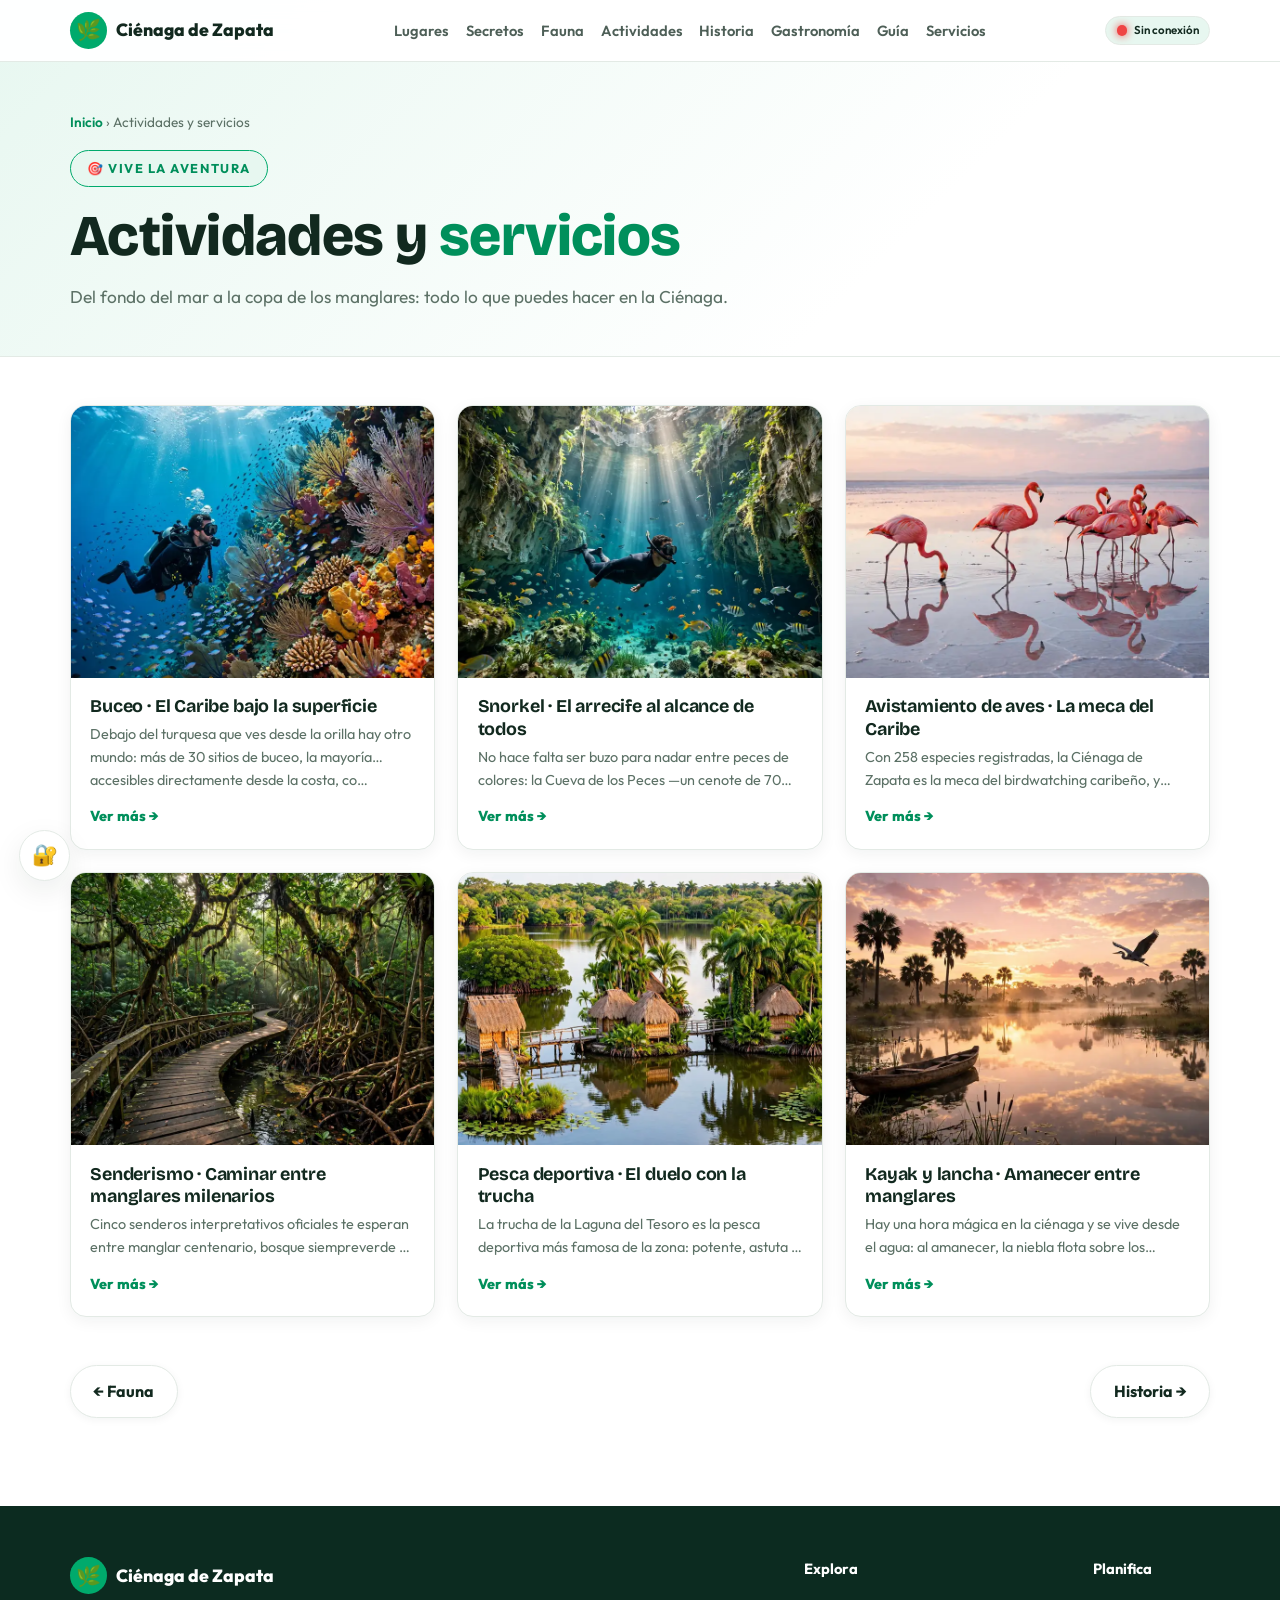
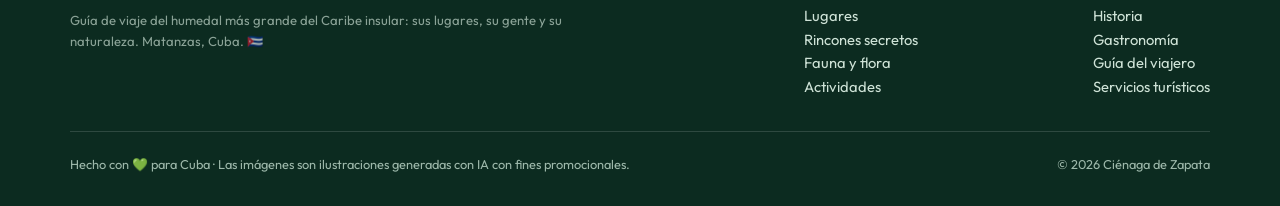
==== commit 051c2814: "PWA: app instalable y modo sin conexión" ====
--- a/actividades.html
+++ b/actividades.html
@@ -16,6 +16,10 @@
 <link rel="preconnect" href="https://fonts.gstatic.com" crossorigin>
 <link href="https://fonts.googleapis.com/css2?family=Bricolage+Grotesque:opsz,wght@12..96,300..800&family=Outfit:wght@300..800&display=swap" rel="stylesheet">
 <link rel="stylesheet" href="estilos.css">
+<link rel="manifest" href="manifest.json">
+<meta name="theme-color" content="#00aa6c">
+<link rel="apple-touch-icon" href="img/apple-touch-icon.png">
+
 <script type="application/ld+json">
 {"@context":"https://schema.org","@type":"BreadcrumbList","itemListElement":[{"@type":"ListItem","position":1,"name":"Inicio","item":"https://roygarcialeonardo.github.io/cienaga-de-zapata/"},{"@type":"ListItem","position":2,"name":"Actividades y servicios","item":"https://roygarcialeonardo.github.io/cienaga-de-zapata/actividades.html"}]}
 </script>
--- a/estilos.css
+++ b/estilos.css
@@ -60,13 +60,17 @@
   box-shadow:var(--sombra);overflow:hidden;margin-top:1.8rem}
 .home-buscar input{flex:1;border:none;padding:1rem 1.4rem;font-size:1.05rem;font-family:inherit;color:var(--tinta);min-width:0}
 .home-buscar input:focus{outline:none}
-.home-buscar button{background:var(--verde);color:#fff;border:none;padding:0 1.7rem;font-weight:800;cursor:pointer;font-size:1rem;font-family:inherit;white-space:nowrap}
-.home-buscar button:hover{background:var(--verde-d)}
+.home-buscar button{background:linear-gradient(135deg,#00a35f 0%,#00b578 45%,#14b8a6 100%);color:#fff;border:none;padding:0 1.9rem;font-weight:800;cursor:pointer;font-size:1.05rem;font-family:inherit;white-space:nowrap;letter-spacing:.02em;box-shadow:inset 0 1px 0 rgba(255,255,255,.35),0 6px 18px rgba(0,170,108,.35);transition:filter .2s,box-shadow .25s;position:relative;overflow:hidden}
+.home-buscar button::after{content:"";position:absolute;top:0;left:-80%;width:45%;height:100%;background:linear-gradient(100deg,transparent,rgba(255,255,255,.55),transparent);transform:skewX(-20deg);transition:left .55s ease}
+.home-buscar button:hover{filter:brightness(1.1);box-shadow:inset 0 1px 0 rgba(255,255,255,.35),0 10px 28px rgba(0,170,108,.5)}
+.home-buscar button:hover::after{left:135%}
+.home-buscar button:active{filter:brightness(.95)}
 .home-buscar:focus-within{border-color:var(--verde);box-shadow:0 0 0 4px rgba(0,170,108,.15)}
 .home-hints{display:flex;gap:.6rem;flex-wrap:wrap;margin-top:1rem}
-.home-hints button{border:1px solid var(--borde);background:#fff;color:var(--muted);font-family:inherit;font-weight:600;
-  font-size:.85rem;padding:.45rem 1rem;border-radius:999px;cursor:pointer;transition:.2s}
-.home-hints button:hover{border-color:var(--verde);color:var(--verde-d)}
+.home-hints button{border:1.5px solid transparent;background:linear-gradient(#ffffff,#ffffff) padding-box,linear-gradient(135deg,#00aa6c,#2dd4bf) border-box;color:#047857;font-family:inherit;font-weight:700;
+  font-size:.85rem;padding:.5rem 1.1rem;border-radius:999px;cursor:pointer;transition:transform .22s,box-shadow .22s,color .22s;box-shadow:0 2px 10px rgba(0,170,108,.12)}
+.home-hints button:hover{background:linear-gradient(135deg,#00aa6c,#14b8a6);color:#fff;transform:translateY(-2px);box-shadow:0 8px 20px rgba(0,170,108,.35)}
+.home-hints button:active{transform:translateY(0)}
 #homeResultados{margin-top:1.6rem}
 .home-count{font-weight:700;color:var(--verde-d);margin-bottom:1rem}
 .scroll-hint{position:absolute;right:1.5rem;bottom:1.5rem;z-index:2;font-size:.8rem;letter-spacing:.2em;text-transform:uppercase;color:var(--muted);writing-mode:vertical-rl}
@@ -321,3 +325,143 @@
   .share-row .share-btn{width:100%;justify-content:center}
   .foot-bottom{flex-direction:column}
 }
+
+/* ---------- PÁGINA DE DETALLE (detalle.html) ---------- */
+.dt-wrap{padding-top:5.5rem;padding-bottom:4rem}
+.dt-migas{font-size:.85rem;color:var(--muted);margin-bottom:.6rem}
+.dt-migas a{color:var(--verde-d);text-decoration:none}
+.dt-migas a:hover{text-decoration:underline}
+.dt-migas span{color:var(--tinta);font-weight:600}
+.dt-titulo{font-size:clamp(1.7rem,4.5vw,2.6rem);font-weight:800;margin:.2rem 0 .5rem}
+.dt-meta{display:flex;align-items:center;gap:.7rem;flex-wrap:wrap;color:var(--muted);margin-bottom:1.3rem}
+.dt-zona{font-weight:600;color:var(--tinta)}
+.dt-galeria{margin-bottom:1.8rem}
+.dt-foto{border-radius:var(--radio);overflow:hidden;box-shadow:var(--sombra)}
+.dt-foto img{width:100%;aspect-ratio:16/9;object-fit:cover}
+.dt-cols{display:grid;grid-template-columns:1fr 340px;gap:2rem;align-items:start}
+.dt-desc p{margin-bottom:1rem}
+.dt-datos{list-style:none;margin-top:1.4rem;background:var(--crema);border:1px solid var(--borde);border-radius:var(--radio);padding:1rem 1.25rem}
+.dt-datos li{padding:.4rem 0;border-bottom:1px dashed var(--borde)}
+.dt-datos li:last-child{border-bottom:none}
+.dt-datos b{color:var(--tinta)}
+.dt-side{position:sticky;top:5.5rem}
+.dt-reserva{background:#fff;border:1px solid var(--borde);border-radius:var(--radio);box-shadow:var(--sombra-lg);padding:1.4rem}
+.dt-reserva h3{margin-bottom:.3rem;font-size:1.15rem}
+.dt-reserva-sub{font-size:.9rem;color:var(--muted);margin-bottom:1rem}
+.dt-reserva label{display:block;font-size:.85rem;font-weight:600;margin-bottom:.7rem;color:var(--tinta)}
+.dt-reserva input,.dt-reserva textarea{width:100%;margin-top:.25rem;padding:.6rem .7rem;border:1.5px solid var(--borde);border-radius:12px;font:inherit;font-weight:400;background:#fff;color:var(--tinta)}
+.dt-reserva input:focus,.dt-reserva textarea:focus{outline:none;border-color:var(--verde)}
+.dt-reserva .error{color:#d33;font-size:.88rem;font-weight:600;margin:.2rem 0 .8rem}
+.dt-dos{display:grid;grid-template-columns:1fr 1fr;gap:.7rem}
+.dt-enviar{width:100%;margin-top:.4rem}
+.dt-wapp{display:block;text-align:center;margin-top:.7rem}
+.dt-nofound{text-align:center;padding:3rem 1rem}
+.dt-nofound h2{margin-bottom:.6rem}
+.dt-nofound>p{color:var(--muted);margin-bottom:1.2rem}
+.dt-nofound .btn{margin:.25rem}
+.dt-rel{margin-top:3.5rem}
+.dt-rel h2{margin-bottom:1.2rem;font-size:1.5rem}
+.dt-error{padding:2rem 0;color:var(--muted)}
+@media(max-width:900px){
+  .dt-cols{grid-template-columns:1fr}
+  .dt-side{position:static}
+}
+
+/* ---------- SELECTOR DE VIAJEROS (estilo Airbnb) ---------- */
+.vj{border:1.5px solid var(--borde);border-radius:12px;background:#f7faf8;margin-bottom:.8rem;overflow:hidden}
+.vj-cab{width:100%;display:flex;align-items:center;gap:.6rem;background:#fff;border:none;
+  padding:.7rem .85rem;cursor:pointer;font-family:inherit;color:var(--tinta);text-align:left;font-size:1rem}
+.vj-cab-t{font-weight:700;font-size:.85rem}
+.vj-cab-n{margin-left:auto;color:var(--muted);font-size:.88rem}
+.vj-flecha{color:var(--muted);font-size:1.15rem;line-height:1;transition:transform .25s}
+.vj-cab[aria-expanded="true"] .vj-flecha{transform:rotate(180deg)}
+.vj-panel{border-top:1px solid var(--borde);padding:.2rem .85rem .7rem;background:#fff}
+.vj-fila{display:flex;align-items:center;justify-content:space-between;gap:1rem;padding:.7rem 0;border-bottom:1px solid var(--borde)}
+.vj-fila:last-child{border-bottom:none}
+.vj-fila b{display:block;font-size:.92rem;color:var(--tinta)}
+.vj-fila span{display:block;font-size:.78rem;color:var(--muted)}
+.vj-step{display:flex;align-items:center;gap:.75rem;flex:none}
+.vj-btn{width:2rem;height:2rem;border-radius:50%;border:1.5px solid var(--borde);background:#fff;
+  color:var(--tinta);font-size:1.05rem;line-height:1;cursor:pointer;display:grid;place-items:center;transition:.2s;font-family:inherit}
+.vj-btn:hover:not(:disabled){border-color:var(--verde);color:var(--verde-d)}
+.vj-btn:disabled{opacity:.28;cursor:default}
+.vj-num{min-width:1.3rem;text-align:center;font-weight:700;font-size:.95rem}
+.vj-hab{border:1.5px solid var(--borde);border-radius:12px;background:#fff;margin-bottom:.8rem;padding:.2rem .85rem}
+/* El atributo hidden debe imponerse aunque la clase defina otro display */
+[hidden]{display:none!important}
+
+/* ---------- Detalle estilo Holidu: secciones ---------- */
+.dt-basicos{display:flex;flex-wrap:wrap;gap:.6rem 1rem;align-items:center;background:var(--crema);
+  border:1px solid var(--borde);border-radius:var(--radio);padding:.9rem 1.3rem;margin-bottom:1.6rem;
+  font-weight:700;font-size:.95rem;color:var(--tinta)}
+.dt-sep{color:var(--muted);font-weight:400}
+.dt-dest{margin-bottom:2rem}
+.dt-dest h2,.dt-amen h2,.dt-dorms h2{font-size:1.4rem;margin-bottom:1rem}
+.dt-dest-grid{display:grid;grid-template-columns:repeat(auto-fill,minmax(220px,1fr));gap:1rem}
+.dt-dest-card{display:flex;gap:.9rem;background:#fff;border:1px solid var(--borde);border-radius:var(--radio);padding:1.1rem 1.2rem}
+.dt-dest-ico{font-size:1.6rem;flex:none}
+.dt-dest-card b{display:block;margin-bottom:.25rem}
+.dt-dest-card p{font-size:.9rem;color:var(--muted)}
+.dt-desc.dt-cortada{max-height:9.5rem;overflow:hidden;position:relative}
+.dt-desc.dt-cortada::after{content:'';position:absolute;left:0;right:0;bottom:0;height:3.5rem;
+  background:linear-gradient(180deg,rgba(255,255,255,0),#fff)}
+.dt-desc.dt-abierta{max-height:none}
+.dt-desc.dt-abierta::after{display:none}
+.dt-vermas{background:none;border:none;color:var(--verde-d);font-weight:800;font-size:.95rem;cursor:pointer;
+  font-family:inherit;margin:.4rem 0 1rem;padding:0}
+.dt-vermas:hover{text-decoration:underline}
+.dt-amen{margin:2.2rem 0}
+.dt-amen-grid{display:grid;grid-template-columns:repeat(auto-fill,minmax(200px,1fr));gap:.7rem;margin-bottom:1.1rem}
+.dt-amen-item{display:flex;align-items:center;gap:.7rem;background:#fff;border:1px solid var(--borde);
+  border-radius:14px;padding:.75rem 1rem;font-size:.93rem;font-weight:600}
+.dt-amen-ico{font-size:1.3rem;flex:none}
+.dt-oculto{display:none}
+.dt-amen-mas{margin-top:.2rem}
+.dt-dorms{margin:2.2rem 0}
+.dt-dorms-grid{display:grid;grid-template-columns:repeat(auto-fill,minmax(220px,1fr));gap:1rem}
+.dt-dorm-card{background:#fff;border:1px solid var(--borde);border-radius:var(--radio);padding:1.2rem}
+.dt-dorm-ico{font-size:1.8rem;display:block;margin-bottom:.5rem}
+.dt-dorm-card b{display:block;margin-bottom:.25rem}
+.dt-dorm-card p{font-size:.9rem;color:var(--muted)}
+
+/* ---------- publicar.html: formulario de auto-registro ---------- */
+.pub-form{background:#fff;border:1px solid var(--borde);border-radius:var(--radio);
+  box-shadow:var(--sombra);padding:2rem;max-width:860px;margin:0 auto}
+.pub-form h2{font-size:1.35rem;margin:1.8rem 0 1rem;color:var(--tinta)}
+.pub-form h2:first-child{margin-top:0}
+.pub-opc{font-size:.85rem;color:var(--muted);font-weight:400}
+.pub-sub{font-size:.92rem;color:var(--muted);margin:-.6rem 0 1rem}
+.pub-grid{display:grid;grid-template-columns:1fr 1fr;gap:.9rem}
+.pub-grid5{grid-template-columns:repeat(5,1fr)}
+.pub-form label{display:block;font-size:.85rem;font-weight:700;color:var(--tinta)}
+.pub-form input,.pub-form textarea,.pub-form select{width:100%;margin-top:.3rem;padding:.65rem .8rem;
+  border:1.5px solid var(--borde);border-radius:12px;font:inherit;font-weight:400;background:#fff;color:var(--tinta)}
+.pub-form input:focus,.pub-form textarea:focus,.pub-form select:focus{outline:none;border-color:var(--verde);
+  box-shadow:0 0 0 3px rgba(0,170,108,.15)}
+.pub-full{grid-column:1/-1}
+.pub-nota{font-size:.88rem;color:var(--muted);background:var(--verde-claro);border:1px solid var(--verde);
+  border-radius:12px;padding:.7rem 1rem;margin-top:.9rem}
+.pub-dest{display:grid;grid-template-columns:1fr 1fr;gap:.9rem;margin-bottom:.9rem}
+.pub-checks{display:grid;grid-template-columns:repeat(auto-fill,minmax(170px,1fr));gap:.5rem;margin-bottom:1rem}
+.pub-checks label{display:flex;align-items:center;gap:.55rem;font-weight:600;font-size:.9rem;
+  background:var(--crema);border:1px solid var(--borde);border-radius:10px;padding:.55rem .8rem;cursor:pointer}
+.pub-checks input{width:auto;margin:0;accent-color:var(--verde)}
+.pub-dorm-row{display:grid;grid-template-columns:1fr 1fr auto;gap:.7rem;align-items:end;margin-bottom:.7rem}
+.pub-dorm-x{width:2.4rem;height:2.4rem;border-radius:50%;border:1.5px solid var(--borde);background:#fff;
+  color:#d33;font-size:1rem;cursor:pointer;font-family:inherit}
+.pub-dorm-x:hover{border-color:#d33}
+.pub-add{margin:.4rem 0 1rem}
+.pub-fotos{background:var(--crema);border:1px dashed var(--verde);border-radius:12px;padding:.9rem 1.1rem;
+  margin:1.4rem 0;font-size:.93rem}
+.pub-form .error{color:#d33;font-size:.9rem;font-weight:600;margin:.6rem 0}
+.pub-enviar{width:100%;margin-top:.6rem}
+.pub-ok{background:#fff;border:1px solid var(--borde);border-radius:var(--radio);box-shadow:var(--sombra);
+  padding:3rem 2rem;max-width:640px;margin:0 auto;text-align:center}
+.pub-ok h2{margin-bottom:.8rem}
+.pub-ok p{color:var(--muted);margin-bottom:1.2rem}
+@media(max-width:640px){.pub-grid,.pub-dest{grid-template-columns:1fr}.pub-grid5{grid-template-columns:1fr 1fr}
+  .pub-dorm-row{grid-template-columns:1fr auto}.pub-dorm-row label:first-child{grid-column:1/-1}.pub-form{padding:1.3rem}}
+
+/* ---------- Admin: rejilla de datos básicos ---------- */
+.adm-grid5{display:grid;grid-template-columns:repeat(5,1fr);gap:.6rem;margin-bottom:.4rem}
+@media(max-width:640px){.adm-grid5{grid-template-columns:1fr 1fr}}
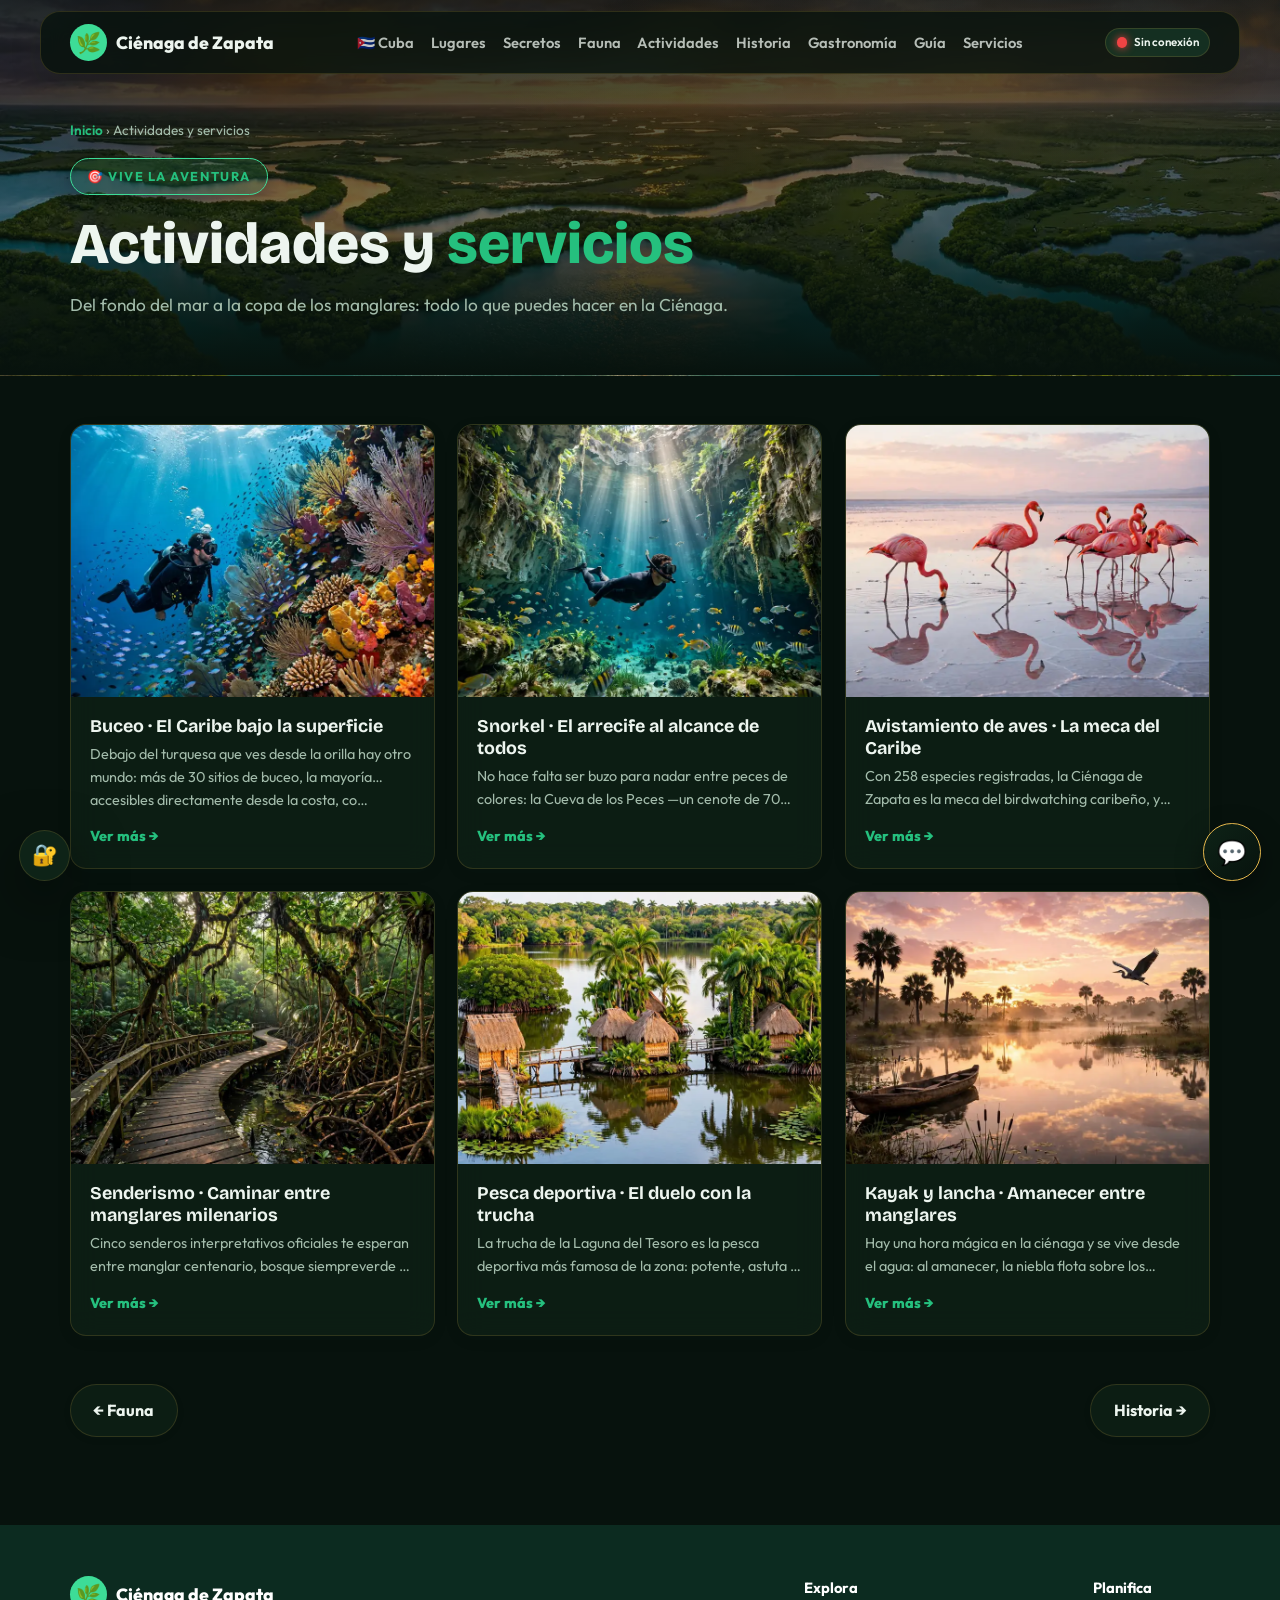
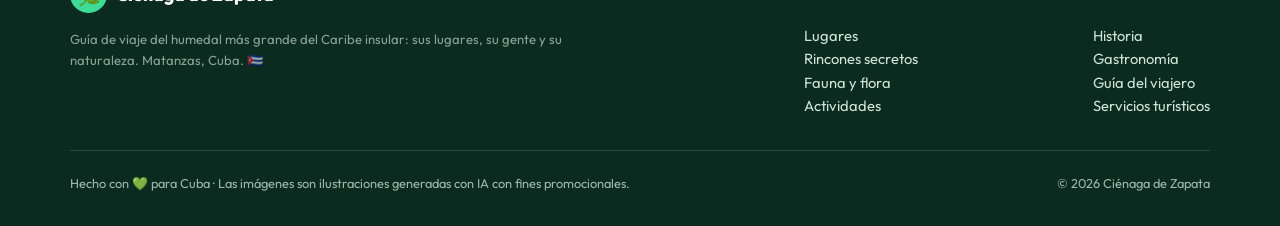
==== commit beb39bbd: "Guía nacional de Cuba: mapa interactivo, 16 provincias, 168 municipios, 88 lugares famosos" ====
--- a/actividades.html
+++ b/actividades.html
@@ -29,7 +29,7 @@
   <div class="nav-in">
     <a class="logo" href="index.html"><span class="mark">🌿</span> Ciénaga de Zapata</a>
     <div class="nav-links">
-      <a href="lugares.html">Lugares</a><a href="secretos.html">Secretos</a><a href="fauna-flora.html">Fauna</a>
+      <a href="provincias.html">🇨🇺 Cuba</a><a href="lugares.html">Lugares</a><a href="secretos.html">Secretos</a><a href="fauna-flora.html">Fauna</a>
       <a href="actividades.html">Actividades</a><a href="historia.html">Historia</a><a href="gastronomia.html">Gastronomía</a><a href="guia.html">Guía</a><a href="servicios.html">Servicios</a>
     </div>
     <span id="connBadge" class="conn-badge" title="Estado de la conexión"><span id="connDot" class="conn-dot"></span><span id="connText">···</span></span>
--- a/estilos.css
+++ b/estilos.css
@@ -465,3 +465,368 @@
 /* ---------- Admin: rejilla de datos básicos ---------- */
 .adm-grid5{display:grid;grid-template-columns:repeat(5,1fr);gap:.6rem;margin-bottom:.4rem}
 @media(max-width:640px){.adm-grid5{grid-template-columns:1fr 1fr}}
+
+/* ================= CAPA PREMIUM · UI/UX senior =================
+   Vanilla CSS/JS. Respeta prefers-reduced-motion (ver media query al final). */
+
+/* --- 1. Hero cinematográfico: slideshow Ken Burns --- */
+.kb-slides{position:absolute;inset:0;z-index:0;overflow:hidden;background:#0c2b20}
+.kb-slide{position:absolute;inset:0;background-size:cover;background-position:center;opacity:0;
+  animation:kbCycle 24s ease-in-out infinite;will-change:transform,opacity}
+.kb-slide:nth-child(2){animation-delay:8s}
+.kb-slide:nth-child(3){animation-delay:16s}
+@keyframes kbCycle{
+  0%{opacity:0;transform:scale(1.06)}
+  5%{opacity:1}
+  30%{opacity:1}
+  38%{opacity:0;transform:scale(1.16)}
+  100%{opacity:0;transform:scale(1.16)}
+}
+.hero::before{z-index:1}
+/* Titular con fade-up desfasado por palabras (inyectado por JS) */
+.hero h1 .w{display:inline-block;opacity:0;transform:translateY(.55em);
+  animation:wUp .8s cubic-bezier(.2,.7,.2,1) forwards;will-change:transform,opacity}
+@keyframes wUp{to{opacity:1;transform:none}}
+
+/* --- 2. Navbar flotante glassmorphism --- */
+nav{top:.7rem;left:50%;transform:translateX(-50%);width:min(1200px,calc(100% - 1.4rem));
+  border-radius:20px;border:1px solid var(--borde);
+  box-shadow:0 12px 34px rgba(18,41,31,.10);transition:box-shadow .3s ease}
+nav .nav-in{transition:padding .3s ease}
+nav.compact{box-shadow:0 18px 44px rgba(18,41,31,.17)}
+nav.compact .nav-in{padding-top:.45rem;padding-bottom:.45rem}
+body:has(.admin-bar.on) nav{top:3.8rem}
+
+/* --- 7. Menú hamburguesa (solo móvil ≤720px) --- */
+.nav-burger{display:none;width:2.7rem;height:2.7rem;border-radius:50%;border:1.5px solid var(--borde);
+  background:#fff;cursor:pointer;flex-direction:column;gap:5px;align-items:center;justify-content:center;
+  margin-left:auto;flex:none;font-family:inherit}
+.nav-burger span{display:block;width:1.15rem;height:2px;background:var(--tinta);border-radius:2px;transition:.25s}
+nav.open .nav-burger span:nth-child(1){transform:translateY(7px) rotate(45deg)}
+nav.open .nav-burger span:nth-child(2){opacity:0}
+nav.open .nav-burger span:nth-child(3){transform:translateY(-7px) rotate(-45deg)}
+@media(max-width:720px){
+  .nav-burger{display:flex}
+  .nav-in{position:relative;flex-wrap:nowrap;gap:.7rem}
+  .nav-links{display:none;position:absolute;top:calc(100% + 10px);left:.5rem;right:.5rem;width:auto;
+    margin:0;flex-direction:column;align-items:stretch;gap:.15rem;overflow:visible;
+    background:rgba(255,255,255,.98);-webkit-backdrop-filter:blur(14px);backdrop-filter:blur(14px);
+    border:1px solid var(--borde);border-radius:16px;padding:.55rem;box-shadow:var(--sombra-lg)}
+  nav.open .nav-links{display:flex;animation:navDrop .25s ease}
+  .nav-links a{background:none;padding:.72rem .95rem;font-size:.95rem;border-radius:10px;flex:none;white-space:normal}
+  .nav-links a:hover{background:var(--verde-claro)}
+  .conn-badge{margin-left:0;font-size:.62rem}
+}
+@keyframes navDrop{from{opacity:0;transform:translateY(-8px)}to{opacity:1;transform:none}}
+
+/* --- 5. Lightbox --- */
+.lbx{position:fixed;inset:0;z-index:120;background:rgba(10,25,19,.92);display:none;place-items:center;
+  backdrop-filter:blur(8px);-webkit-backdrop-filter:blur(8px);cursor:zoom-out}
+.lbx.on{display:grid;animation:lbxIn .25s ease}
+@keyframes lbxIn{from{opacity:0}to{opacity:1}}
+.lbx-fig{max-width:min(92vw,1100px);max-height:88vh;margin:0;cursor:default}
+.lbx-fig img{max-width:100%;max-height:82vh;object-fit:contain;border-radius:14px;box-shadow:0 30px 90px rgba(0,0,0,.5)}
+.lbx-fig figcaption{color:#dcebe2;text-align:center;font-size:.88rem;margin-top:.7rem}
+.lbx-x,.lbx-prev,.lbx-next{position:absolute;background:rgba(255,255,255,.12);border:1px solid rgba(255,255,255,.25);
+  color:#fff;border-radius:50%;cursor:pointer;transition:.2s;font-family:inherit;line-height:1}
+.lbx-x{top:1.1rem;right:1.1rem;width:2.8rem;height:2.8rem;font-size:1.2rem}
+.lbx-prev,.lbx-next{top:50%;transform:translateY(-50%);width:3rem;height:3rem;font-size:1.6rem}
+.lbx-prev{left:1rem}.lbx-next{right:1rem}
+.lbx-x:hover,.lbx-prev:hover,.lbx-next:hover{background:rgba(255,255,255,.28)}
+
+/* --- 6. Carrusel táctil de novedades --- */
+#novedades.nov-grid{display:flex;overflow-x:auto;scroll-snap-type:x mandatory;gap:1.1rem;
+  padding:.4rem 1.25rem 1rem;margin:0 -1.25rem;scrollbar-width:thin;cursor:grab}
+#novedades.nov-grid:active{cursor:grabbing}
+#novedades.nov-grid .card{flex:0 0 min(80vw,310px);scroll-snap-align:start}
+#novedades.nov-grid .card .ph{height:180px}
+
+/* --- 3. Tilt 3D (solo pointer:fine, vía JS) --- */
+@media(pointer:fine){
+  .srv-card,.cont-card,.cat-card,.card{transform-style:preserve-3d;will-change:transform}
+}
+
+/* --- 8. Microinteracciones --- */
+.btn:active,.srv-btnr:active,.srv-pill:active,.home-hints button:active,.home-buscar button:active{transform:scale(.96)}
+.srv-btnw:active,.btn-wapp:active{filter:brightness(.94)}
+a:focus-visible,button:focus-visible,input:focus-visible{outline:2px solid var(--verde);outline-offset:2px}
+
+/* --- Reveal por scroll (IntersectionObserver, inyectado por JS) --- */
+.rv{will-change:transform,opacity}
+
+/* --- Respeta movimiento reducido --- */
+@media(prefers-reduced-motion:reduce){
+  .kb-slide{animation:none}
+  .kb-slide:first-child{opacity:1}
+  .hero h1 .w{animation:none;opacity:1;transform:none}
+  #novedades.nov-grid{scroll-snap-type:none}
+}
+
+/* ============================================================
+   TROPICAL LUXURY · "Noche Tropical" / "Día de Sol"
+   Capa de tema + componentes premium. Re-mapea las variables
+   base y añade overrides con especificidad; no toca las
+   reglas originales.
+   ============================================================ */
+:root{
+  --tl-oro:#e6b84d; --tl-oro-d:#c9972f;
+  --tl-serifa:'Fraunces','Bricolage Grotesque',Georgia,serif;
+}
+/* ---------- NOCHE TROPICAL (por defecto) ---------- */
+html[data-theme="noche"]{
+  --tl-bg:#07120d; --tl-bg2:#0b1c13; --tl-card:rgba(15,32,22,.78);
+  --tl-tinta:#edf5ef; --tl-muted:#a3bcab; --tl-borde:rgba(230,184,77,.16);
+  --tl-verde:#3ddc97; --tl-verde-d:#25c07e; --tl-verdeclaro:rgba(61,220,151,.12);
+  --tl-input:#0d1f15;
+  --bg:var(--tl-bg); --crema:var(--tl-bg2); --tinta:var(--tl-tinta); --muted:var(--tl-muted);
+  --borde:var(--tl-borde); --verde:var(--tl-verde); --verde-d:var(--tl-verde-d);
+  --verde-claro:var(--tl-verdeclaro);
+  --sombra:0 20px 55px rgba(0,0,0,.5); --sombra-lg:0 26px 65px rgba(0,0,0,.55);
+  color-scheme:dark;
+}
+/* ---------- DÍA DE SOL ---------- */
+html[data-theme="dia"]{
+  --tl-bg:#fdf9ef; --tl-bg2:#f6efdd; --tl-card:rgba(255,255,255,.85);
+  --tl-tinta:#1e2f26; --tl-muted:#68796d; --tl-borde:#e7dcc2;
+  --tl-verde:#0e9a66; --tl-verde-d:#0b7a51; --tl-verdeclaro:#e4f4ea;
+  --tl-input:#ffffff;
+  --bg:var(--tl-bg); --crema:var(--tl-bg2); --tinta:var(--tl-tinta); --muted:var(--tl-muted);
+  --borde:var(--tl-borde); --verde:var(--tl-verde); --verde-d:var(--tl-verde-d);
+  --verde-claro:var(--tl-verdeclaro);
+  --sombra:0 18px 44px rgba(80,60,20,.12); --sombra-lg:0 22px 50px rgba(80,60,20,.16);
+  color-scheme:light;
+}
+/* ---------- Tipografía editorial ---------- */
+h1,h2,h3,.sec-title,.dt-titulo,.page-hero h1,.cta-final .big{font-family:var(--tl-serifa);letter-spacing:0}
+::selection{background:var(--tl-oro);color:#231603}
+
+/* ---------- Botón de tema ---------- */
+.theme-toggle{background:var(--verde-claro);border:1px solid var(--borde);border-radius:999px;
+  width:2.4rem;height:2.4rem;display:grid;place-items:center;font-size:1.15rem;cursor:pointer;
+  transition:.25s;flex:none;font-family:inherit}
+.theme-toggle:hover{transform:rotate(18deg) scale(1.08);border-color:var(--tl-oro)}
+
+/* ---------- Superficies duras en modo noche ---------- */
+html[data-theme="noche"] nav{background:rgba(7,18,13,.8);border-bottom:1px solid var(--tl-borde)}
+html[data-theme="noche"] .srv-card,html[data-theme="noche"] .cont-card{background:var(--tl-card);
+  backdrop-filter:blur(14px);-webkit-backdrop-filter:blur(14px)}
+html[data-theme="noche"] .srv-card:hover,html[data-theme="noche"] .cont-card:hover{border-color:var(--tl-oro)}
+html[data-theme="noche"] .srv-pill{background:rgba(255,255,255,.04)}
+html[data-theme="noche"] .srv-buscar{background:rgba(255,255,255,.05)}
+html[data-theme="noche"] .srv-buscar::placeholder{color:#7d9484}
+html[data-theme="noche"] .pag-nav a{background:var(--tl-card)}
+html[data-theme="noche"] .mr-caja{background:linear-gradient(165deg,#0e2317 0%,#08130d 100%)}
+html[data-theme="noche"] .mr-caja input,html[data-theme="noche"] .mr-caja textarea{background:var(--tl-input)}
+html[data-theme="noche"] .mr-x{background:rgba(255,255,255,.07)}
+html[data-theme="noche"] .dt-reserva{background:var(--tl-card);backdrop-filter:blur(18px);-webkit-backdrop-filter:blur(18px)}
+html[data-theme="noche"] .dt-reserva input,html[data-theme="noche"] .dt-reserva textarea{background:var(--tl-input)}
+html[data-theme="noche"] .vj{background:var(--tl-input)}
+html[data-theme="noche"] .vj-cab,html[data-theme="noche"] .vj-panel{background:transparent}
+html[data-theme="noche"] .vj-btn{background:rgba(255,255,255,.06)}
+html[data-theme="noche"] .vj-hab{background:var(--tl-input)}
+html[data-theme="noche"] .sd-caja,html[data-theme="noche"] .cd-caja{background:#0d2015}
+html[data-theme="noche"] .sd-x,html[data-theme="noche"] .cd-x{background:rgba(255,255,255,.08)}
+html[data-theme="noche"] .sd-cuerpo p{color:var(--tl-muted)}
+html[data-theme="noche"] .dt-dest-card,html[data-theme="noche"] .dt-amen-item{background:var(--tl-card)}
+html[data-theme="noche"] .dt-desc.dt-cortada::after{background:linear-gradient(180deg,transparent,var(--tl-bg))}
+html[data-theme="noche"] .faq-item{background:var(--tl-card)}
+html[data-theme="noche"] .toast-reserva{background:#0e2317;color:var(--tl-tinta);border:1px solid var(--tl-oro)}
+html[data-theme="noche"] .btn-ghost{background:transparent}
+html[data-theme="noche"] .home-buscar{background:rgba(10,25,17,.72);backdrop-filter:blur(16px);-webkit-backdrop-filter:blur(16px)}
+html[data-theme="noche"] .home-buscar input{background:transparent;color:var(--tl-tinta)}
+html[data-theme="noche"] .home-buscar input::placeholder{color:#7d9484}
+html[data-theme="noche"] .experiencias{background:var(--tl-bg2)}
+html[data-theme="noche"] .cta-final{background:linear-gradient(120deg,#0b1c13,#07120d)}
+html[data-theme="noche"] .share-copy{background:rgba(255,255,255,.05)}
+html[data-theme="noche"] .admin-float{background:#0e2317}
+html[data-theme="noche"] .admin-bar{background:#0d2015}
+html[data-theme="noche"] .modal{background:#0d2015}
+html[data-theme="noche"] .modal input[type=text],html[data-theme="noche"] .modal textarea,
+html[data-theme="noche"] .modal select{background:var(--tl-input)}
+html[data-theme="noche"] .cat-card{background:var(--tl-card)}
+html[data-theme="noche"] .toc{box-shadow:var(--sombra)}
+
+/* ---------- CTAs dorados en modo noche ---------- */
+html[data-theme="noche"] .btn-sol,html[data-theme="noche"] .btn-reserva,
+html[data-theme="noche"] .srv-btnr,html[data-theme="noche"] .mr-enviar,html[data-theme="noche"] .dt-enviar{
+  background:linear-gradient(135deg,#f2cd72 0%,var(--tl-oro) 55%,var(--tl-oro-d) 100%);
+  color:#241804;box-shadow:0 8px 24px rgba(230,184,77,.35)}
+html[data-theme="noche"] .btn-sol:hover,html[data-theme="noche"] .btn-reserva:hover,
+html[data-theme="noche"] .srv-btnr:hover{filter:brightness(1.07);transform:translateY(-2px);color:#241804}
+html[data-theme="noche"] .voucher-enviar{color:#241804}
+
+/* ---------- Hero tropical (página de servicios) ---------- */
+.page-hero{position:relative;overflow:hidden;padding:7.5rem 0 3.5rem}
+html[data-theme="noche"] .page-hero{background:url('img/hero-humedal.webp') center/cover}
+html[data-theme="noche"] .page-hero::before{content:'';position:absolute;inset:0;
+  background:linear-gradient(180deg,rgba(7,18,13,.86) 0%,rgba(7,18,13,.55) 55%,var(--tl-bg) 100%)}
+html[data-theme="noche"] .page-hero::after{content:'';position:absolute;inset:0;pointer-events:none;
+  background:radial-gradient(60% 45% at 80% 20%,rgba(230,184,77,.14),transparent 70%)}
+html[data-theme="noche"] .page-hero .wrap{position:relative;z-index:1}
+html[data-theme="dia"] .page-hero{background:linear-gradient(180deg,#fbf3df 0%,var(--tl-bg) 100%)}
+.page-hero .kicker{box-shadow:0 4px 14px rgba(0,0,0,.12)}
+
+/* ---------- Checkout flotante: panel lateral ---------- */
+.modal-reserva{padding:0;justify-items:end}
+.mr-caja{height:100dvh;max-height:none;max-width:450px;margin:0;border-radius:28px 0 0 28px;
+  border-right:none;transform:translateX(106%);transition:transform .42s cubic-bezier(.32,.72,.24,1);
+  display:flex;flex-direction:column}
+.modal-reserva.on .mr-caja{transform:none}
+.mr-caja form{overflow-y:auto;flex:1;min-height:0}
+@media(max-width:640px){
+  .modal-reserva{justify-items:stretch;align-items:end}
+  .mr-caja{max-width:none;width:100%;height:94dvh;border-radius:28px 28px 0 0;border-right:1px solid var(--borde);
+    transform:translateY(106%)}
+  .modal-reserva.on .mr-caja{transform:none}
+  .mr-caja::before{content:'';width:44px;height:5px;border-radius:99px;background:var(--borde);
+    margin:0 auto .8rem;flex:none}
+}
+
+/* ---------- Extras inteligentes (upselling) ---------- */
+.mr-extras{margin:.2rem 0 1rem;padding:1rem;border:1px dashed var(--tl-oro);border-radius:16px;
+  background:color-mix(in srgb,var(--tl-oro) 7%,transparent)}
+.mr-extras-t{font-size:.88rem;font-weight:800;margin-bottom:.7rem;color:var(--tinta)}
+.mr-extras-t span{display:block;font-weight:400;font-size:.76rem;color:var(--muted)}
+.mr-extras-ops{display:flex;flex-direction:column;gap:.5rem}
+.mr-extra{display:flex!important;align-items:center;gap:.65rem;margin:0!important;cursor:pointer;
+  font-weight:600!important;font-size:.9rem!important;padding:.55rem .7rem;border-radius:12px;
+  border:1px solid var(--borde);transition:.2s;background:transparent}
+.mr-extra:hover{border-color:var(--tl-oro)}
+.mr-extra input{width:1.15rem;height:1.15rem;accent-color:var(--tl-oro);margin:0!important;flex:none}
+.mr-extra:has(input:checked){border-color:var(--tl-oro);background:color-mix(in srgb,var(--tl-oro) 12%,transparent)}
+
+/* ---------- Voucher con QR ---------- */
+.mr-voucher{overflow-y:auto;flex:1;min-height:0}
+.voucher{text-align:center;padding:.4rem .2rem}
+.voucher-ok{font-weight:800;color:var(--verde-d);margin-bottom:.4rem}
+.voucher h4{font-family:var(--tl-serifa);font-size:1.35rem;margin-bottom:1rem}
+.voucher-qr{display:inline-block;background:#fff;padding:.7rem;border-radius:16px;margin-bottom:.8rem;
+  box-shadow:0 8px 24px rgba(0,0,0,.18)}
+.voucher-qr img,.voucher-qr canvas{display:block}
+.voucher-codigo{font-size:1.05rem;margin-bottom:.3rem}
+.voucher-codigo b{color:var(--tl-oro);letter-spacing:.08em;font-size:1.25rem}
+.voucher-guarda{font-size:.8rem;color:var(--muted);margin-bottom:1rem;max-width:34ch;margin-inline:auto}
+.voucher-datos{list-style:none;text-align:left;background:var(--verde-claro);border:1px solid var(--borde);
+  border-radius:14px;padding:1rem 1.2rem;margin:0 0 1.2rem;font-size:.9rem}
+.voucher-datos li{margin-bottom:.35rem}
+.voucher-datos li:last-child{margin-bottom:0}
+.voucher-enviar{width:100%;margin-bottom:.6rem}
+.voucher-volver{background:none;border:none;color:var(--muted);font-weight:700;cursor:pointer;
+  font-size:.88rem;font-family:inherit;padding:.4rem}
+.voucher-volver:hover{color:var(--tinta);text-decoration:underline}
+
+/* ---------- Asistente virtual (por reglas, offline) ---------- */
+.cz-fab{position:fixed;right:1.2rem;bottom:1.2rem;z-index:65;width:3.6rem;height:3.6rem;border-radius:50%;
+  border:1px solid var(--tl-oro);background:linear-gradient(135deg,#0e2317,#07120d);color:#fff;font-size:1.5rem;
+  cursor:pointer;box-shadow:0 10px 28px rgba(0,0,0,.4);transition:.25s;display:grid;place-items:center;font-family:inherit}
+html[data-theme="dia"] .cz-fab{background:linear-gradient(135deg,#0e9a66,#0b7a51)}
+.cz-fab:hover{transform:scale(1.1) rotate(8deg)}
+.cz-panel{position:fixed;right:1.2rem;bottom:5.4rem;z-index:66;width:min(360px,calc(100vw - 2.4rem));
+  height:480px;max-height:70dvh;display:flex;flex-direction:column;overflow:hidden;
+  background:var(--tl-card);backdrop-filter:blur(20px);-webkit-backdrop-filter:blur(20px);
+  border:1px solid var(--tl-borde);border-radius:22px;box-shadow:var(--sombra-lg)}
+.cz-panel[hidden]{display:none}
+.cz-cab{display:flex;align-items:center;justify-content:space-between;padding:.9rem 1.1rem;
+  border-bottom:1px solid var(--borde);font-size:.95rem}
+.cz-x{background:none;border:1px solid var(--borde);border-radius:50%;width:1.9rem;height:1.9rem;
+  cursor:pointer;color:var(--tinta);font-size:.85rem;font-family:inherit}
+.cz-msgs{flex:1;overflow-y:auto;padding:1rem;display:flex;flex-direction:column;gap:.6rem;min-height:0}
+.cz-msg{max-width:88%;padding:.65rem .9rem;border-radius:16px;font-size:.88rem;line-height:1.45}
+.cz-msg.b{background:var(--verde-claro);border:1px solid var(--borde);align-self:flex-start;border-bottom-left-radius:6px}
+.cz-msg.u{background:linear-gradient(135deg,var(--tl-oro),var(--tl-oro-d));color:#241804;font-weight:600;
+  align-self:flex-end;border-bottom-right-radius:6px}
+html[data-theme="dia"] .cz-msg.u{color:#241804}
+.cz-chips{display:flex;gap:.45rem;flex-wrap:wrap;padding:.6rem .9rem;border-top:1px solid var(--borde)}
+.cz-chip{border:1px solid var(--tl-oro);background:transparent;color:var(--tinta);border-radius:999px;
+  padding:.4rem .8rem;font-size:.78rem;font-weight:700;cursor:pointer;font-family:inherit;transition:.2s}
+.cz-chip:hover{background:var(--tl-oro);color:#241804}
+.cz-form{display:flex;gap:.5rem;padding:.7rem .9rem;border-top:1px solid var(--borde)}
+.cz-form input{flex:1;border:1.5px solid var(--borde);border-radius:999px;padding:.6rem 1rem;font-size:.9rem;
+  font-family:inherit;background:var(--tl-input);color:var(--tinta);min-width:0}
+.cz-form input:focus{outline:none;border-color:var(--tl-oro)}
+.cz-form button{border:none;border-radius:50%;width:2.5rem;height:2.5rem;flex:none;cursor:pointer;
+  background:linear-gradient(135deg,var(--tl-oro),var(--tl-oro-d));color:#241804;font-size:1rem;font-family:inherit}
+@media(max-width:640px){.cz-fab{right:.9rem;bottom:.9rem}.cz-panel{right:.9rem;bottom:5rem}}
+
+/* ---------- Detalle: tarjeta de reserva premium ---------- */
+.dt-reserva{position:relative;overflow:hidden}
+.dt-reserva::before{content:'';position:absolute;top:0;left:0;right:0;height:4px;
+  background:linear-gradient(90deg,var(--tl-verde),var(--tl-oro),var(--tl-verde))}
+html[data-theme="noche"] .dt-foto{box-shadow:0 24px 60px rgba(0,0,0,.5)}
+.dt-titulo{font-weight:600}
+.srv-badge{background:linear-gradient(135deg,var(--tl-oro),var(--tl-oro-d));color:#241804}
+/* Evitar choque con el botón flotante de compartir (wa-float) */
+body:has(.wa-float) .cz-fab{bottom:5.4rem}
+body:has(.wa-float) .cz-panel{bottom:9.6rem}
+@media(max-width:640px){body:has(.wa-float) .cz-fab{bottom:5rem}body:has(.wa-float) .cz-panel{bottom:9.2rem}}
+
+/* ============================================================
+   GUÍA NACIONAL DE CUBA · mapa, provincias, municipios
+   ============================================================ */
+.cuba-mapa-wrap{margin:1rem 0 2.5rem;text-align:center}
+.cuba-mapa{background:var(--tl-card);border:1px solid var(--tl-borde);border-radius:24px;
+  padding:1.2rem;box-shadow:var(--sombra);backdrop-filter:blur(12px);-webkit-backdrop-filter:blur(12px)}
+.cuba-mapa-hint{color:var(--muted);font-size:.9rem;margin-top:.8rem}
+.mapa-svg{width:100%;height:auto;display:block}
+.mapa-path{fill:rgba(61,220,151,.14);stroke:var(--tl-oro);stroke-width:1.4;cursor:pointer;transition:.2s}
+.mapa-path:hover{fill:rgba(230,184,77,.45);stroke-width:2.2}
+.mapa-path:active{fill:rgba(230,184,77,.65)}
+html[data-theme="dia"] .mapa-path{fill:rgba(14,154,102,.12)}
+html[data-theme="dia"] .mapa-path:hover{fill:rgba(185,127,31,.4)}
+.mapa-cuba{max-height:62vh}
+.mapa-prov{max-width:640px;margin:0 auto}
+
+/* Tarjetas de provincia */
+.prov-grid{display:grid;grid-template-columns:repeat(auto-fill,minmax(230px,1fr));gap:1.1rem;margin-bottom:3rem}
+.prov-card{display:block;text-decoration:none;background:var(--tl-card);border:1px solid var(--tl-borde);
+  border-radius:18px;padding:1.3rem 1.4rem;transition:.25s;backdrop-filter:blur(12px);-webkit-backdrop-filter:blur(12px)}
+.prov-card:hover{transform:translateY(-4px);border-color:var(--tl-oro);box-shadow:var(--sombra-lg)}
+.prov-card-n{display:block;font-family:var(--tl-serifa);font-size:1.25rem;font-weight:600;margin-bottom:.3rem}
+.prov-card-d{display:block;font-size:.85rem;color:var(--muted)}
+.prov-card-ir{display:inline-block;margin-top:.7rem;font-weight:800;font-size:.88rem;color:var(--tl-oro)}
+
+/* Tarjetas de lugares famosos */
+.cuba-sec{margin:2.6rem 0}
+.cuba-sec h2{font-size:1.5rem;margin-bottom:1.1rem}
+.lugar-grid{display:grid;grid-template-columns:repeat(auto-fill,minmax(250px,1fr));gap:1.1rem}
+.lugar-card{background:var(--tl-card);border:1px solid var(--tl-borde);border-radius:18px;padding:1.25rem;
+  position:relative;overflow:hidden;transition:.25s;backdrop-filter:blur(12px);-webkit-backdrop-filter:blur(12px)}
+.lugar-card::before{content:'';position:absolute;top:0;left:0;right:0;height:4px;
+  background:linear-gradient(90deg,var(--tl-verde),var(--tl-oro))}
+.lugar-card:hover{transform:translateY(-4px);box-shadow:var(--sombra-lg)}
+.lugar-top{display:flex;align-items:center;justify-content:space-between;margin-bottom:.6rem}
+.lugar-emoji{font-size:1.7rem}
+.lugar-cat{font-size:.68rem;font-weight:800;letter-spacing:.08em;text-transform:uppercase;color:var(--tl-oro)}
+.lugar-card h3{font-size:1.12rem;margin-bottom:.25rem}
+.lugar-ub{font-size:.82rem;color:var(--muted);font-weight:600;margin-bottom:.5rem}
+.lugar-desc{font-size:.9rem;color:var(--muted)}
+
+/* Pestañas por categoría */
+.cuba-tabs{display:flex;gap:.5rem;flex-wrap:wrap;margin-bottom:1.3rem}
+.cuba-tab{border:1.5px solid var(--borde);background:transparent;color:var(--tinta);font-weight:700;
+  padding:.6rem 1.3rem;border-radius:999px;cursor:pointer;font-size:.92rem;font-family:inherit;transition:.2s}
+.cuba-tab:hover{border-color:var(--tl-oro)}
+.cuba-tab.on{background:linear-gradient(135deg,var(--tl-oro),var(--tl-oro-d));border-color:var(--tl-oro);color:#241804}
+.cuba-tabbody{min-height:200px}
+
+/* Carruseles */
+.carrusel{display:flex;gap:1.1rem;overflow-x:auto;padding:.4rem .1rem 1.2rem;scroll-snap-type:x mandatory;
+  scrollbar-width:thin}
+.carrusel>*{flex:0 0 min(300px,82vw);scroll-snap-align:start}
+
+/* Municipios */
+.mun-grid{display:flex;flex-wrap:wrap;gap:.55rem;margin-top:1.2rem}
+.mun-chip{text-decoration:none;border:1px solid var(--borde);color:var(--tinta);font-weight:600;
+  padding:.5rem 1.05rem;border-radius:999px;font-size:.88rem;transition:.2s;background:var(--tl-card)}
+.mun-chip:hover{border-color:var(--tl-oro);color:var(--tl-oro);transform:translateY(-2px)}
+
+/* CTA auto-registro */
+.cta-anuncia{text-align:center;border:1.5px dashed var(--tl-oro);border-radius:20px;padding:2rem 1.5rem;
+  background:color-mix(in srgb,var(--tl-oro) 6%,transparent)}
+.cta-anuncia p{color:var(--muted);margin-bottom:1.1rem}
+.cta-anuncia b{color:var(--tinta)}
+
+/* Sección mapa en el home */
+.home-cuba{padding:4rem 0}
+.home-cuba .cuba-mapa{margin-top:1.6rem}
+.home-cuba-cta{text-align:center;margin-top:1.2rem}
